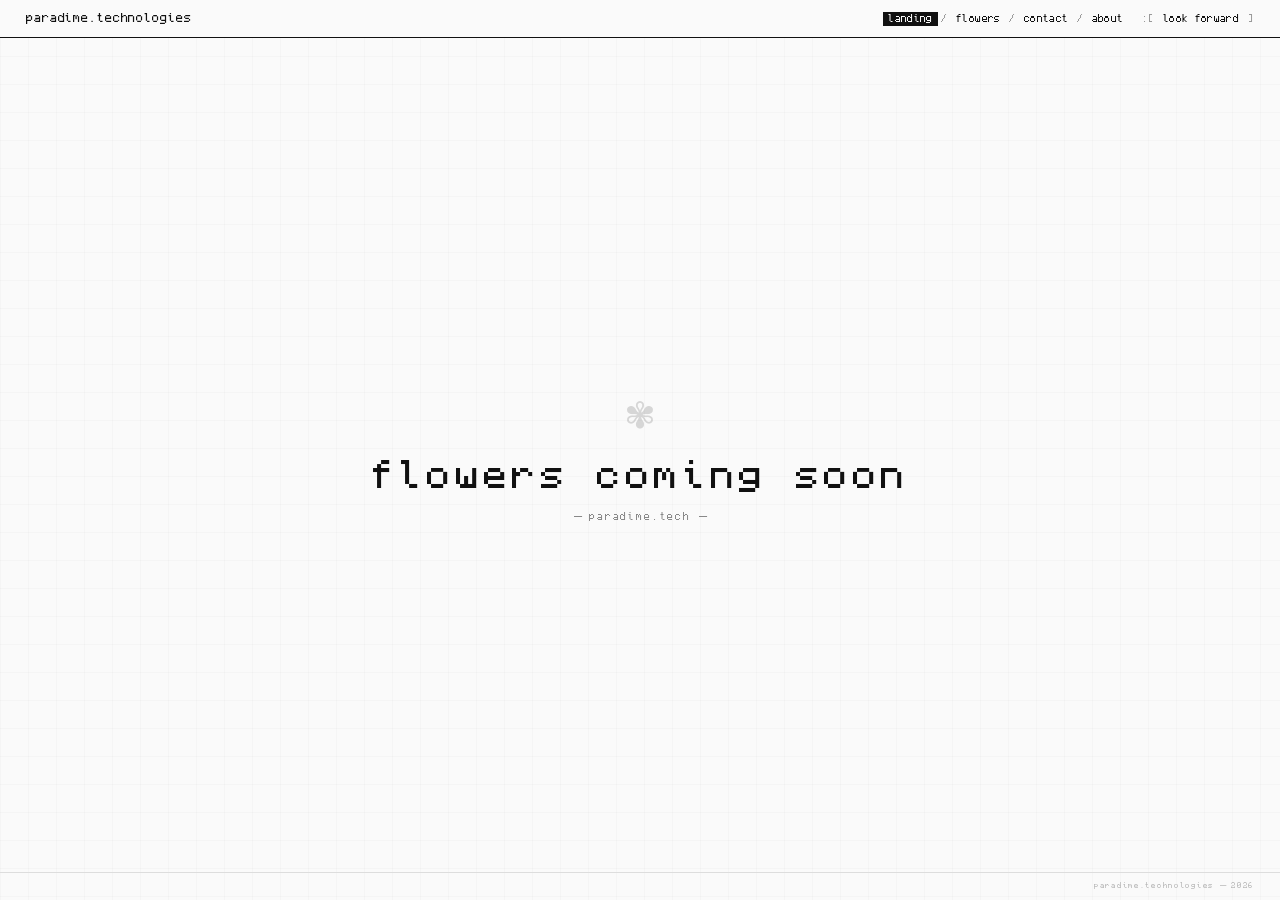
==== index.html @ 2495066c "Rebuild site as static HTML with minimalist brutalist design Replace SvelteKit app with pure HTML/CS" ====
<!DOCTYPE html>
<html lang="en">
<head>
  <meta charset="UTF-8">
  <meta name="viewport" content="width=device-width, initial-scale=1.0">
  <title>paradime.technologies</title>
  <link rel="preconnect" href="https://fonts.googleapis.com">
  <style>
    @font-face {
      font-family: 'Monocraft';
      src: url('fonts/Monocraft.otf') format('opentype');
      font-weight: normal;
      font-style: normal;
      font-display: swap;
    }

    * {
      margin: 0;
      padding: 0;
      box-sizing: border-box;
    }

    html {
      font-size: 13px;
    }

    body {
      font-family: 'Monocraft', 'Courier New', monospace;
      background: #fafafa;
      color: #111;
      min-height: 100vh;
      display: flex;
      flex-direction: column;
      overflow-x: hidden;
      -webkit-font-smoothing: none;
      -moz-osx-font-smoothing: unset;
    }

    /* ─── HEADER / NAV ─── */

    header {
      width: 100%;
      border-bottom: 1px solid #111;
      padding: 0.9rem 2rem;
      display: flex;
      align-items: baseline;
      justify-content: space-between;
      flex-wrap: wrap;
      gap: 1rem;
      position: sticky;
      top: 0;
      background: #fafafa;
      z-index: 100;
    }

    .brand {
      font-size: 0.85rem;
      letter-spacing: 0.08em;
      text-transform: lowercase;
      font-weight: normal;
      white-space: nowrap;
    }

    nav {
      display: flex;
      align-items: baseline;
      gap: 0.25rem;
      flex-wrap: wrap;
      font-size: 0.7rem;
      letter-spacing: 0.04em;
    }

    nav a {
      color: #111;
      text-decoration: none;
      padding: 0.15rem 0.4rem;
      transition: background 0.1s;
      white-space: nowrap;
    }

    nav a:hover {
      background: #111;
      color: #fafafa;
    }

    nav a.active {
      background: #111;
      color: #fafafa;
    }

    .nav-separator {
      color: #999;
      user-select: none;
    }

    .nav-bracket {
      color: #999;
      user-select: none;
      font-size: 0.7rem;
    }

    /* ─── MAIN ─── */

    main {
      flex: 1;
      display: flex;
      flex-direction: column;
      align-items: center;
      justify-content: center;
      padding: 4rem 2rem;
      position: relative;
    }

    .coming-soon {
      text-align: center;
    }

    .coming-soon h1 {
      font-size: clamp(1.4rem, 4vw, 2.8rem);
      font-weight: normal;
      letter-spacing: 0.12em;
      text-transform: lowercase;
      line-height: 1.2;
      margin-bottom: 1.2rem;
    }

    .coming-soon .sub {
      font-size: clamp(0.55rem, 1vw, 0.7rem);
      letter-spacing: 0.2em;
      color: #888;
      text-transform: lowercase;
    }

    /* ─── FLOWER ORNAMENT ─── */

    .flower-glyph {
      font-size: clamp(2rem, 5vw, 3.5rem);
      margin-bottom: 1.5rem;
      opacity: 0.15;
      line-height: 1;
      user-select: none;
    }

    /* ─── SUBTLE GRID (brutalist touch) ─── */

    .grid-bg {
      position: fixed;
      top: 0;
      left: 0;
      width: 100%;
      height: 100%;
      pointer-events: none;
      z-index: 0;
      background-image:
        linear-gradient(rgba(0,0,0,0.02) 1px, transparent 1px),
        linear-gradient(90deg, rgba(0,0,0,0.02) 1px, transparent 1px);
      background-size: 28px 28px;
    }

    main, header, footer {
      position: relative;
      z-index: 1;
    }

    /* ─── FOOTER ─── */

    footer {
      border-top: 1px solid #ddd;
      padding: 0.75rem 2rem;
      font-size: 0.55rem;
      color: #bbb;
      letter-spacing: 0.1em;
      text-align: right;
      text-transform: lowercase;
    }

    /* ─── RESPONSIVE ─── */

    @media (max-width: 640px) {
      header {
        flex-direction: column;
        align-items: flex-start;
        padding: 1rem 1.25rem;
      }

      nav {
        font-size: 0.75rem;
      }

      main {
        padding: 3rem 1.25rem;
      }
    }
  </style>
</head>
<body>

  <div class="grid-bg"></div>

  <header>
    <a href="/" class="brand" style="text-decoration:none;color:#111;">paradime.technologies</a>
    <nav>
      <a href="/index.html" class="active">landing</a>
      <span class="nav-separator">/</span>
      <a href="/flowers">flowers</a>
      <span class="nav-separator">/</span>
      <a href="/contact">contact</a>
      <span class="nav-separator">/</span>
      <a href="/about">about</a>
      <span class="nav-separator">&nbsp;</span>
      <span class="nav-bracket">:[</span>
      <a href="/forward"> look forward</a>
      <span class="nav-bracket">]</span>
    </nav>
  </header>

  <main>
    <div class="coming-soon">
      <div class="flower-glyph">✾</div>
      <h1>flowers coming soon</h1>
      <p class="sub">— paradime.tech —</p>
    </div>
  </main>

  <footer>
    paradime.technologies — 2026
  </footer>

</body>
</html>
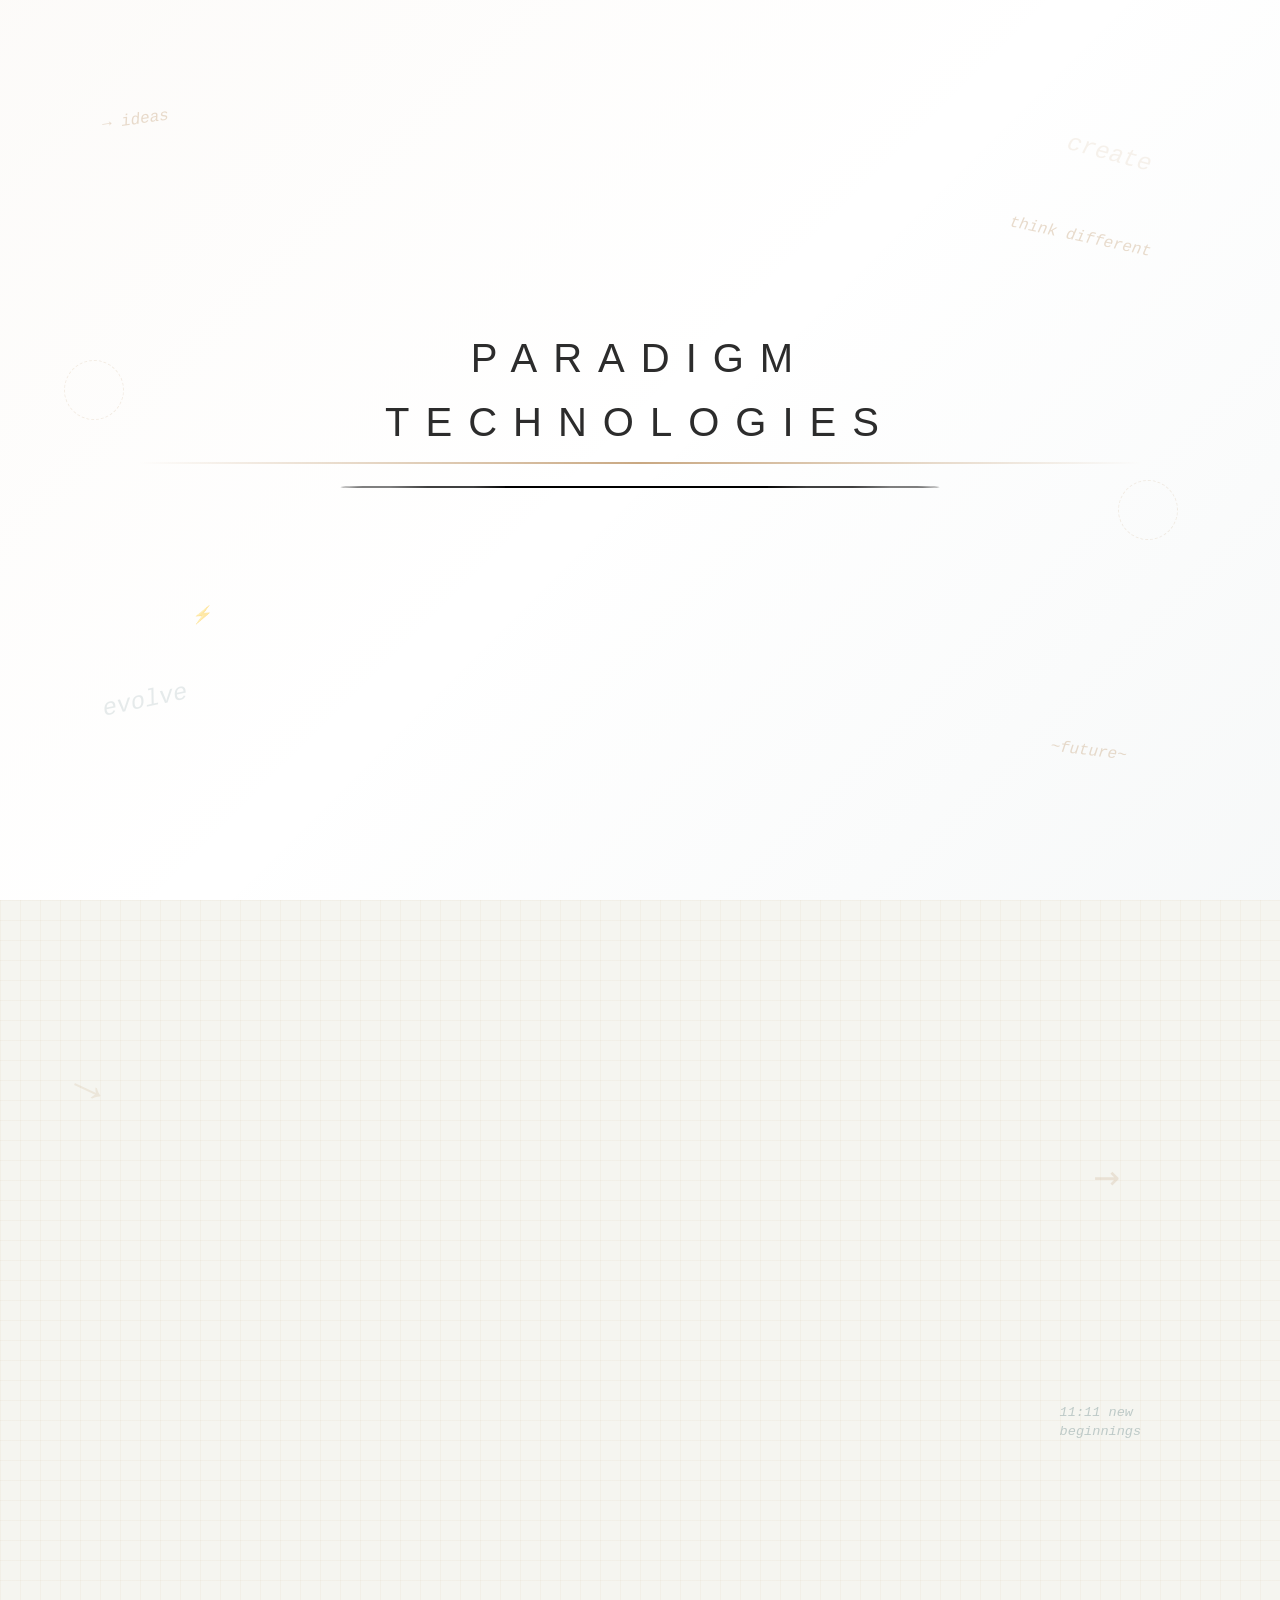
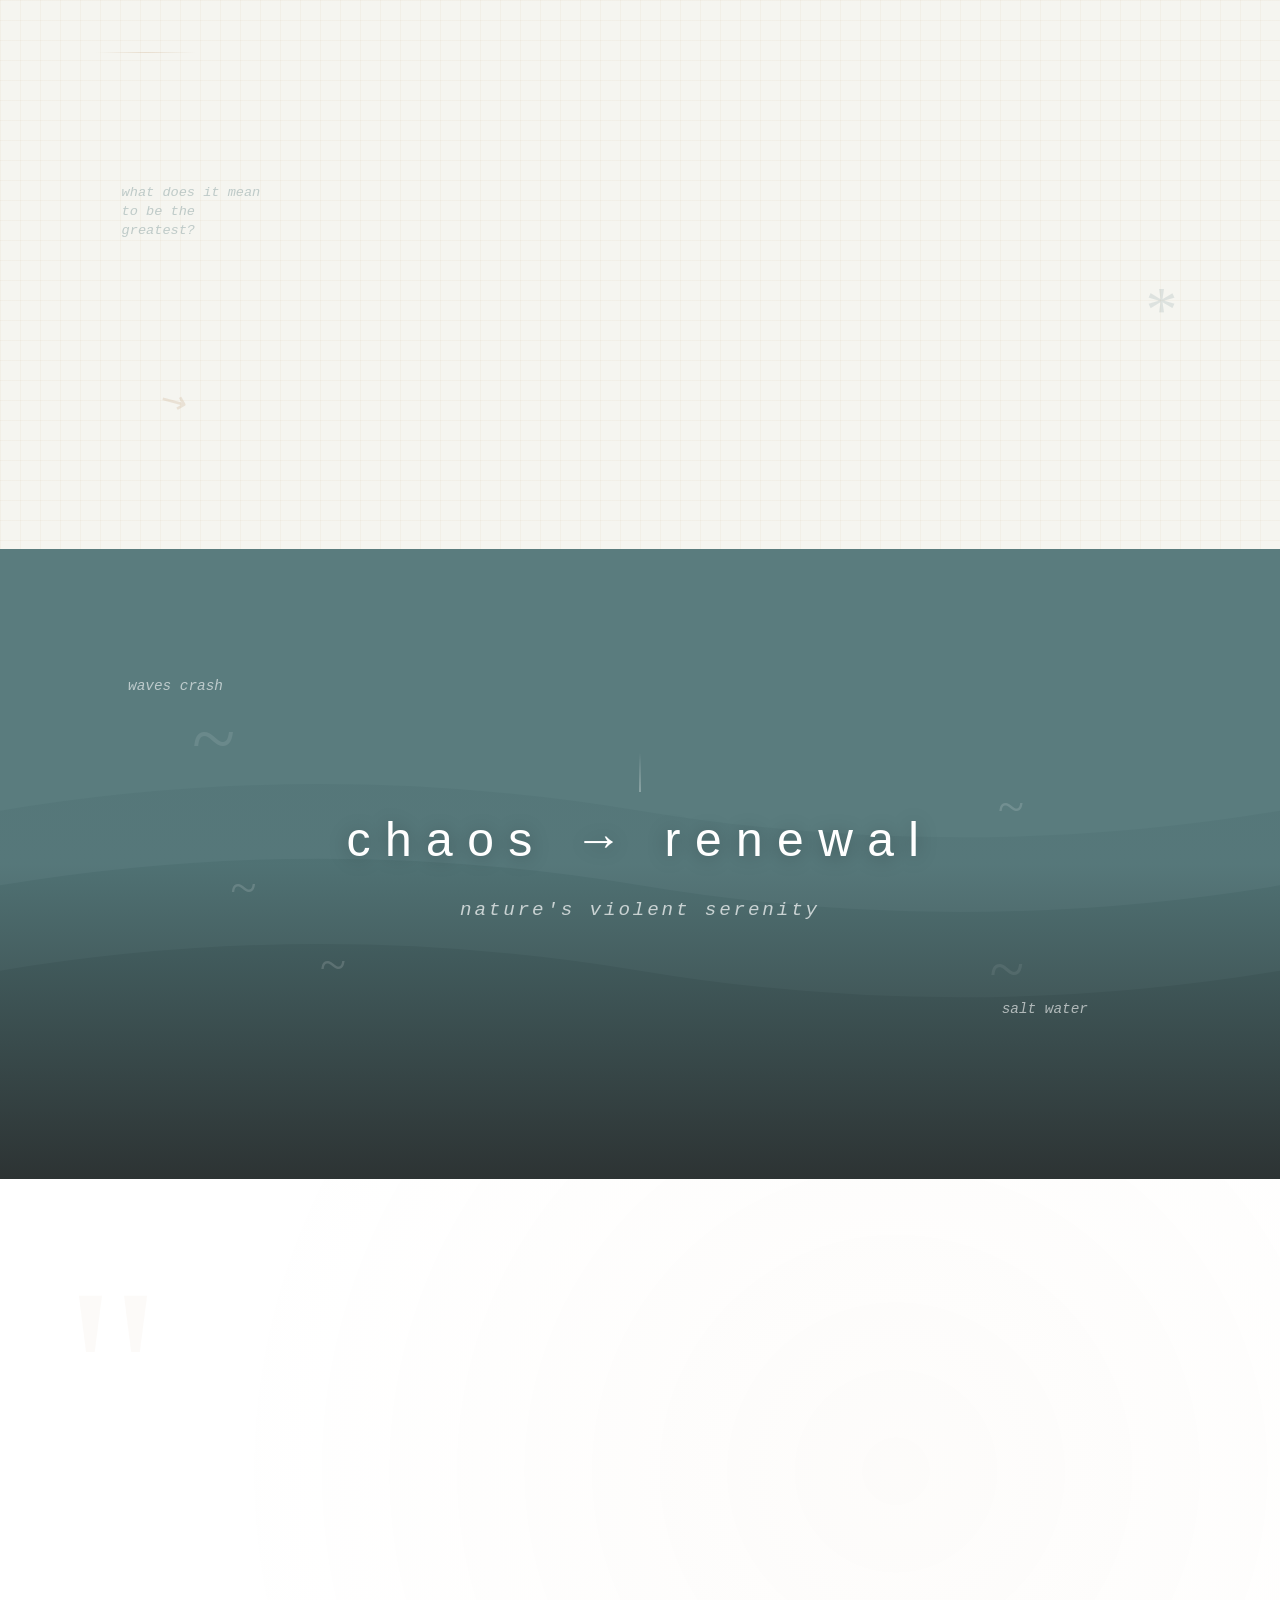
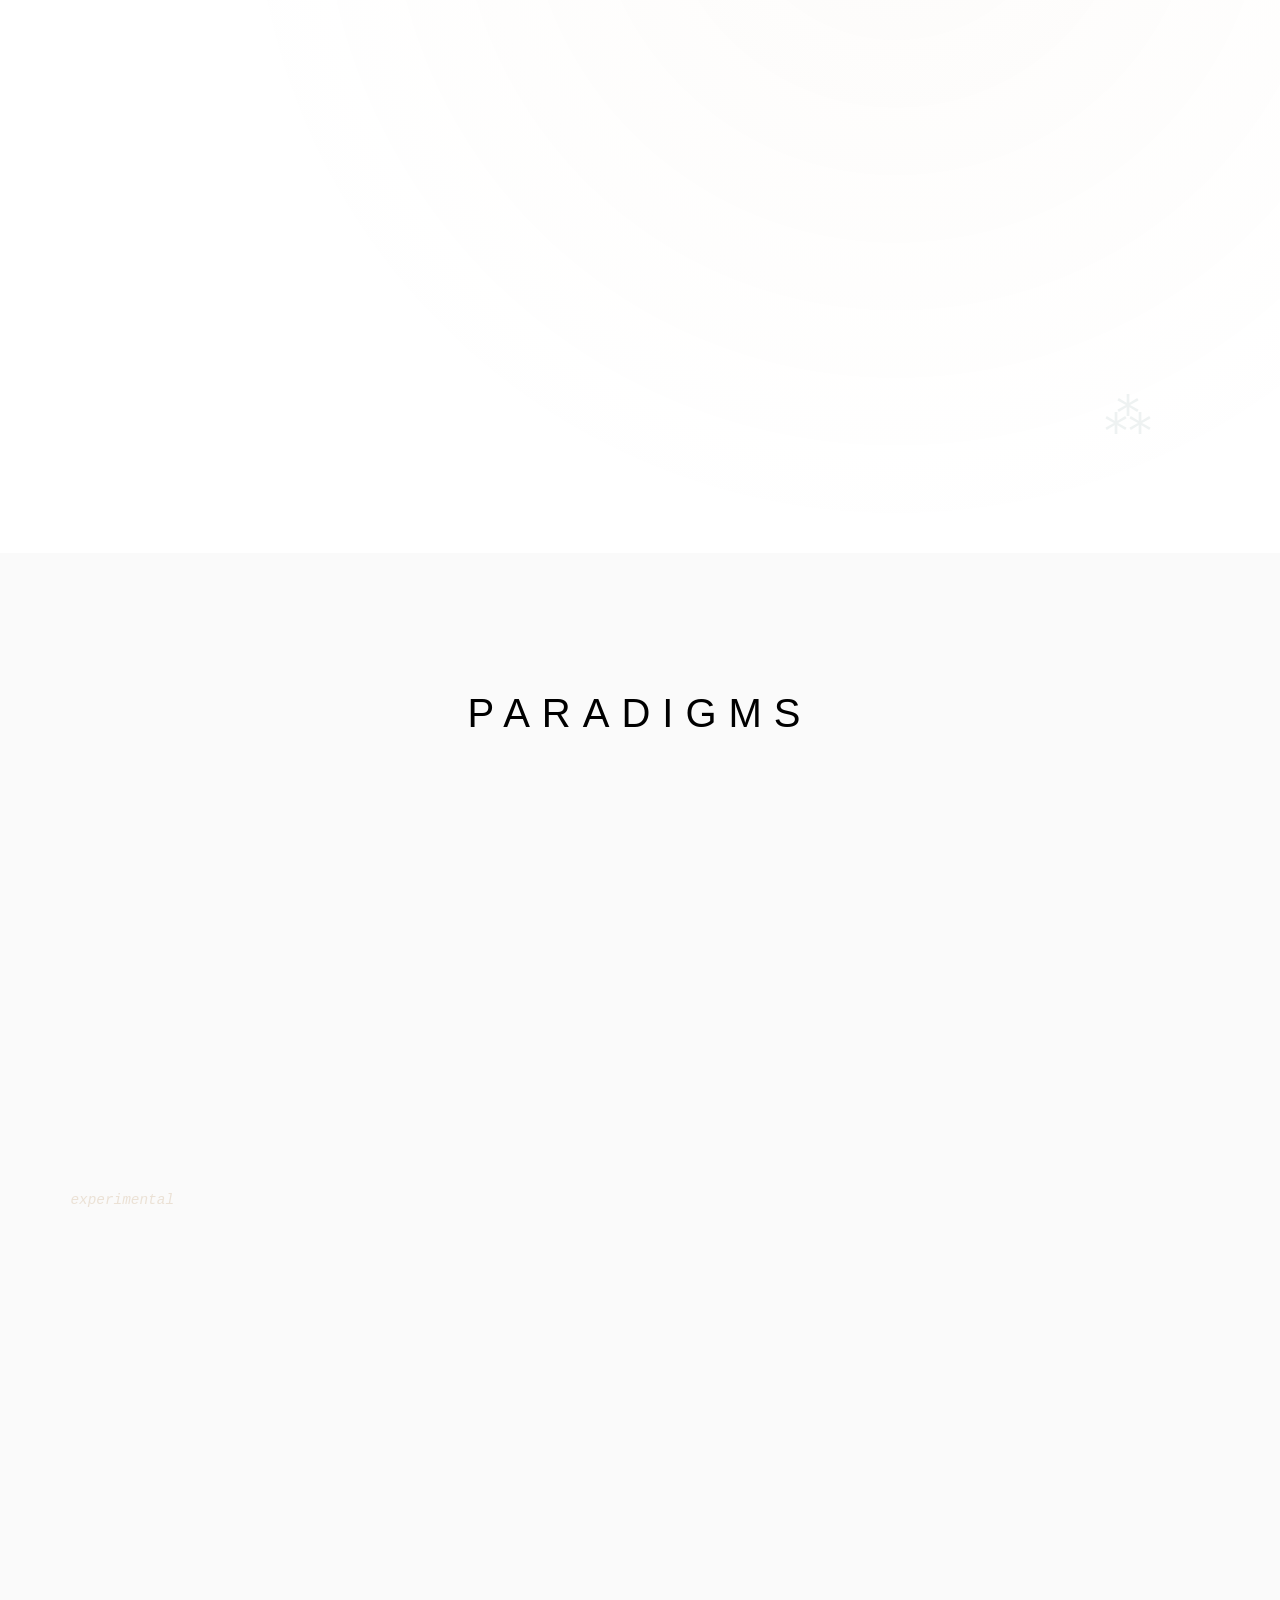
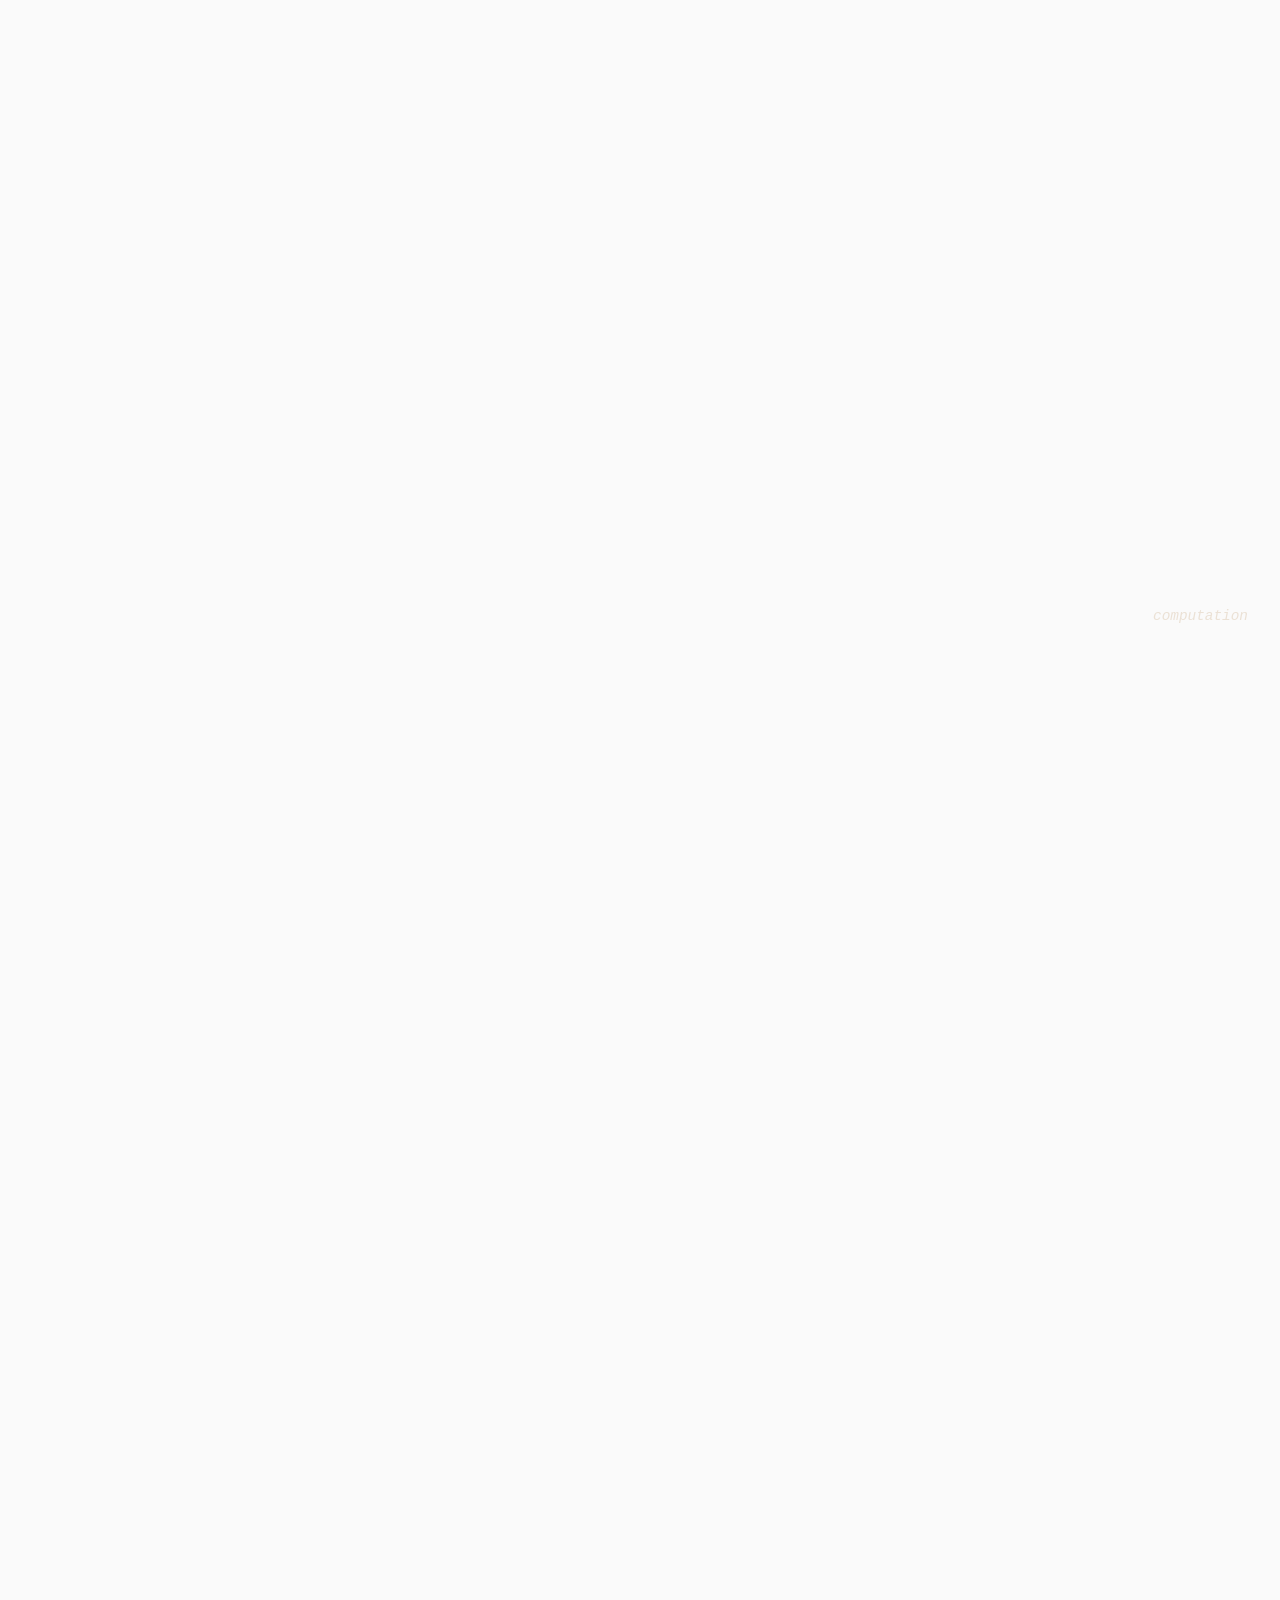
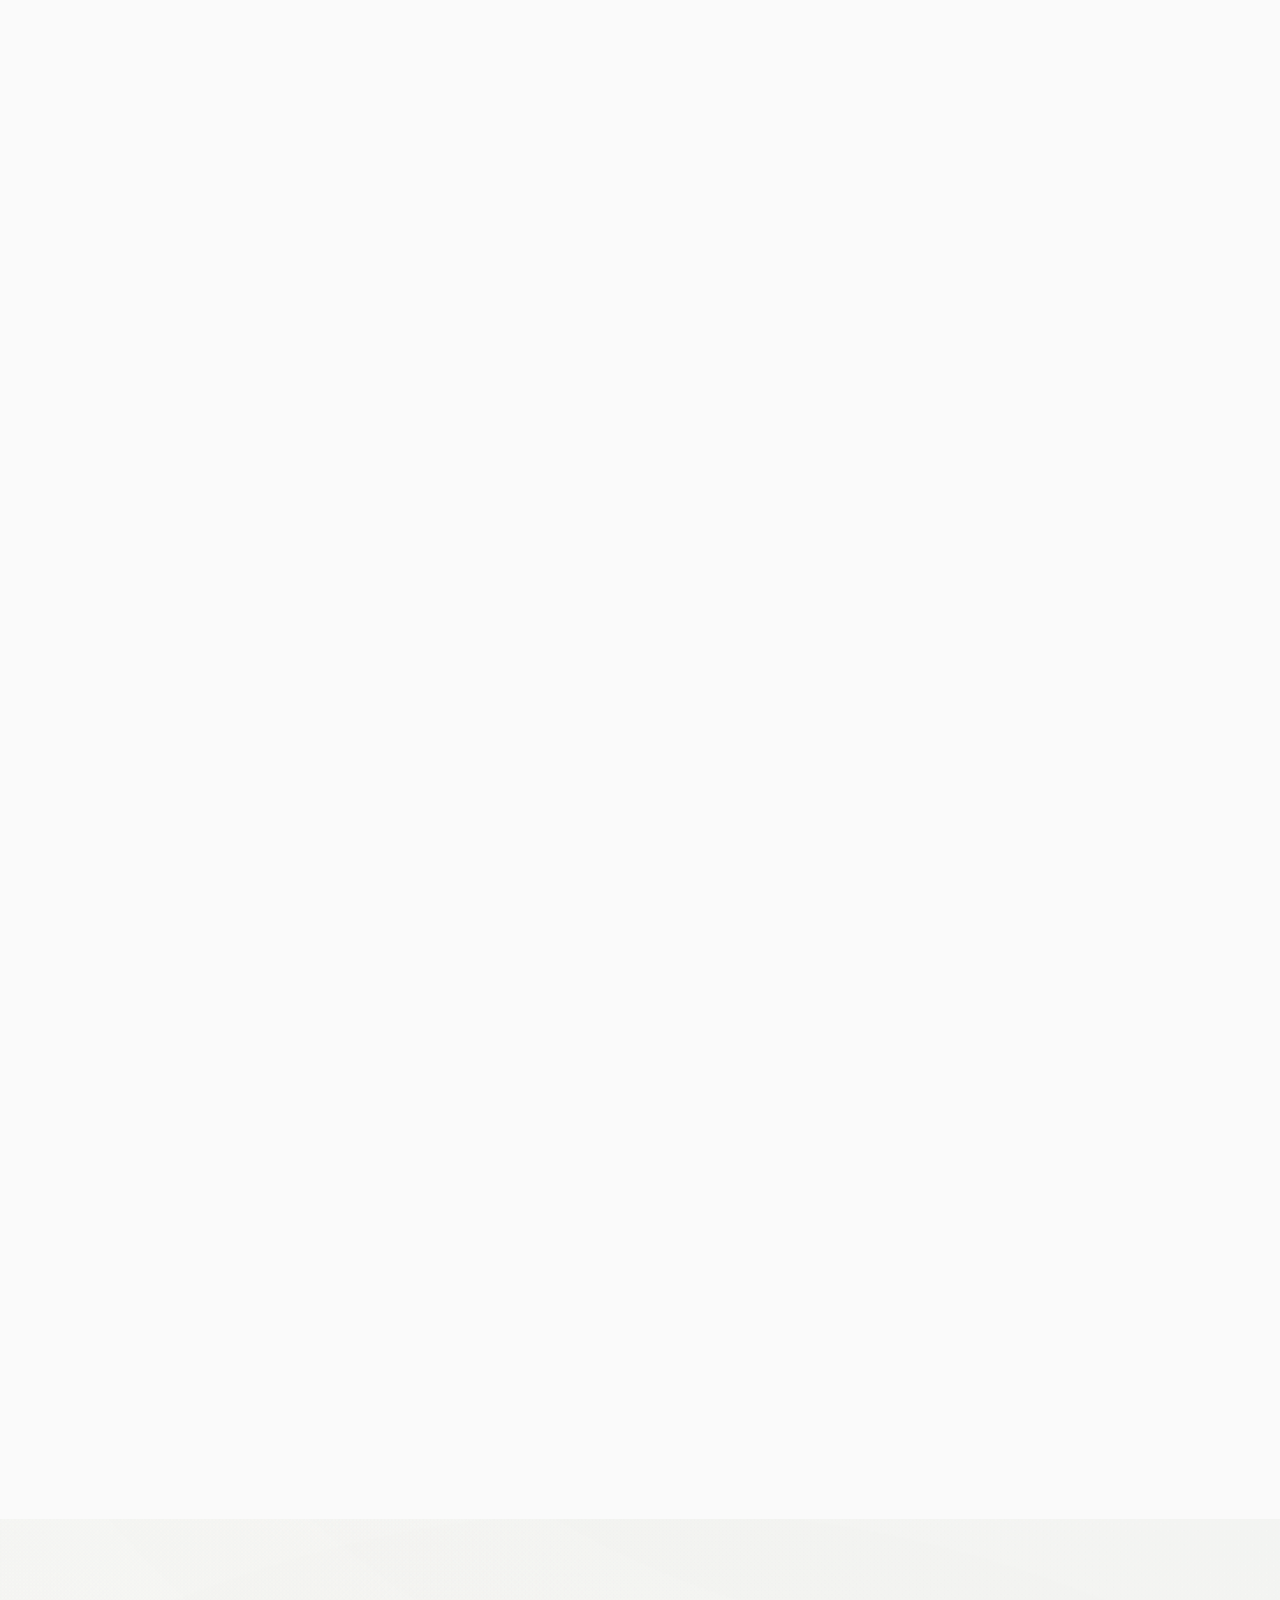
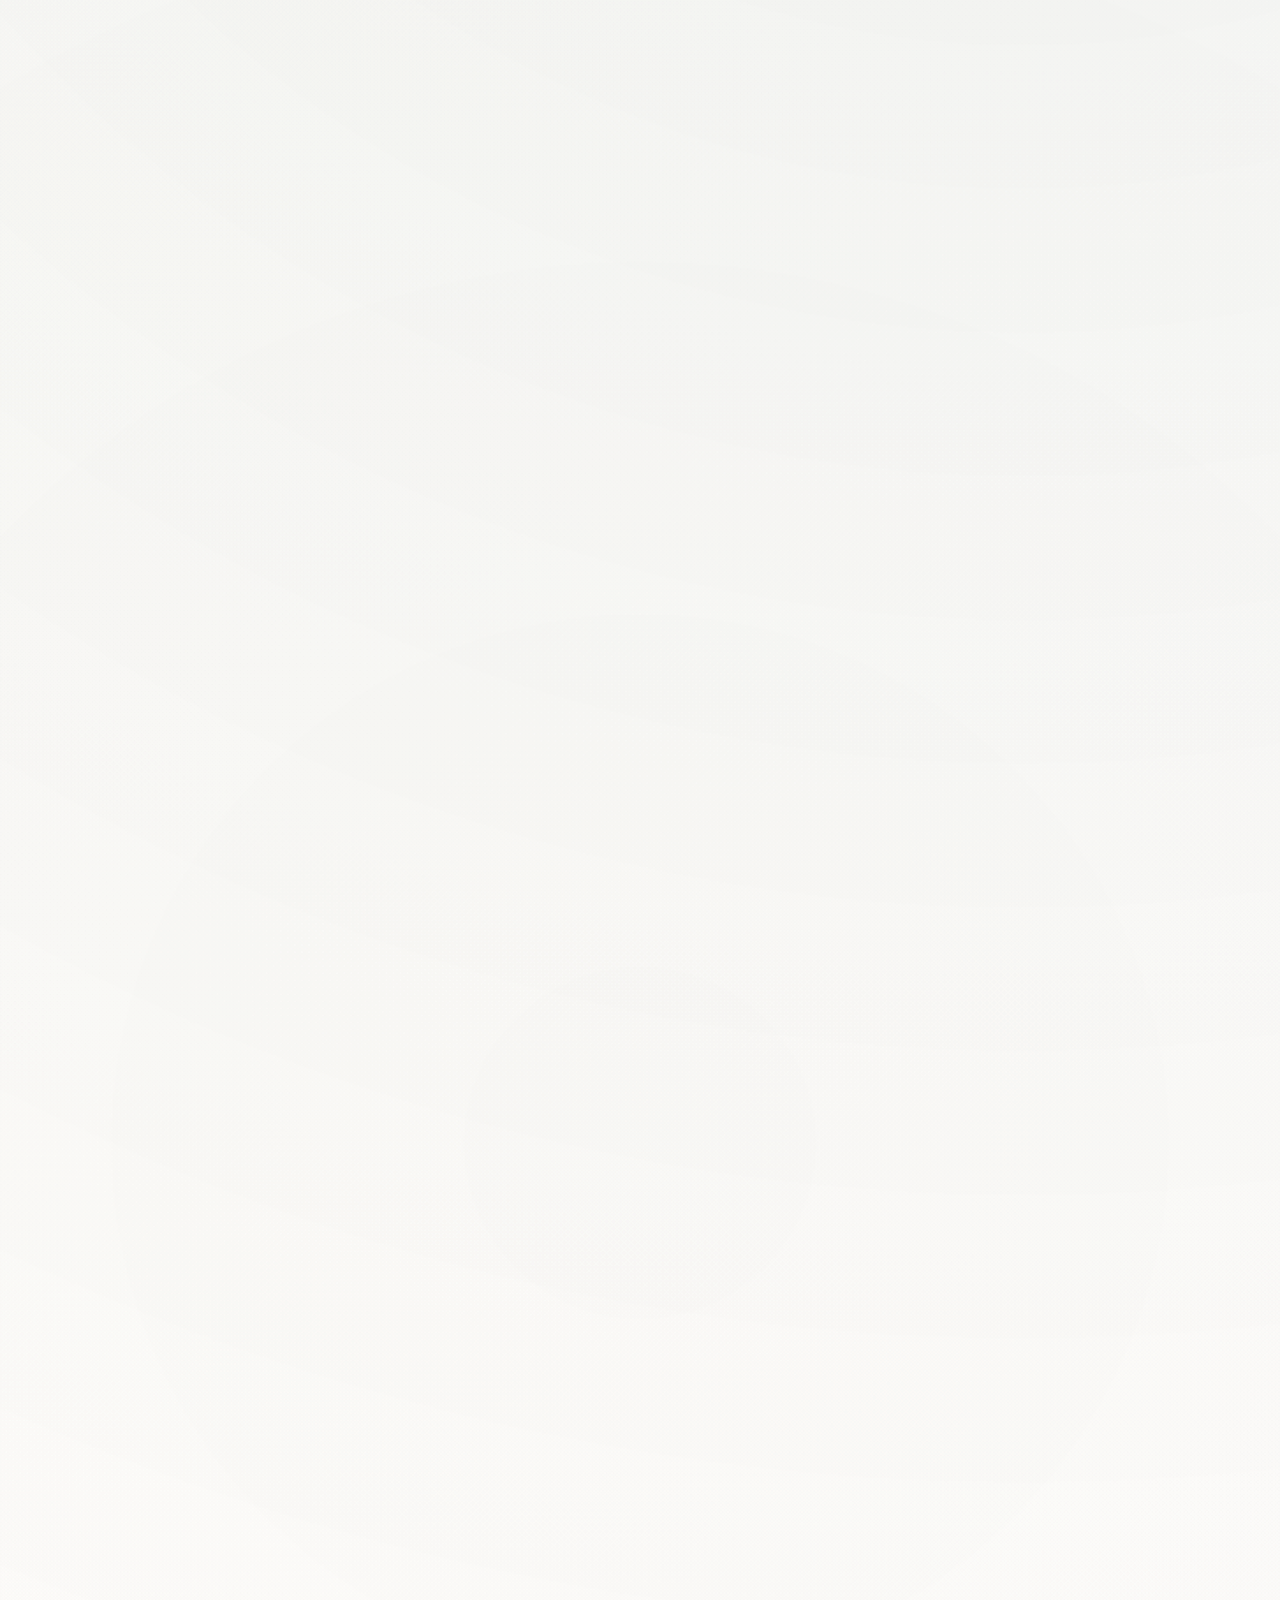
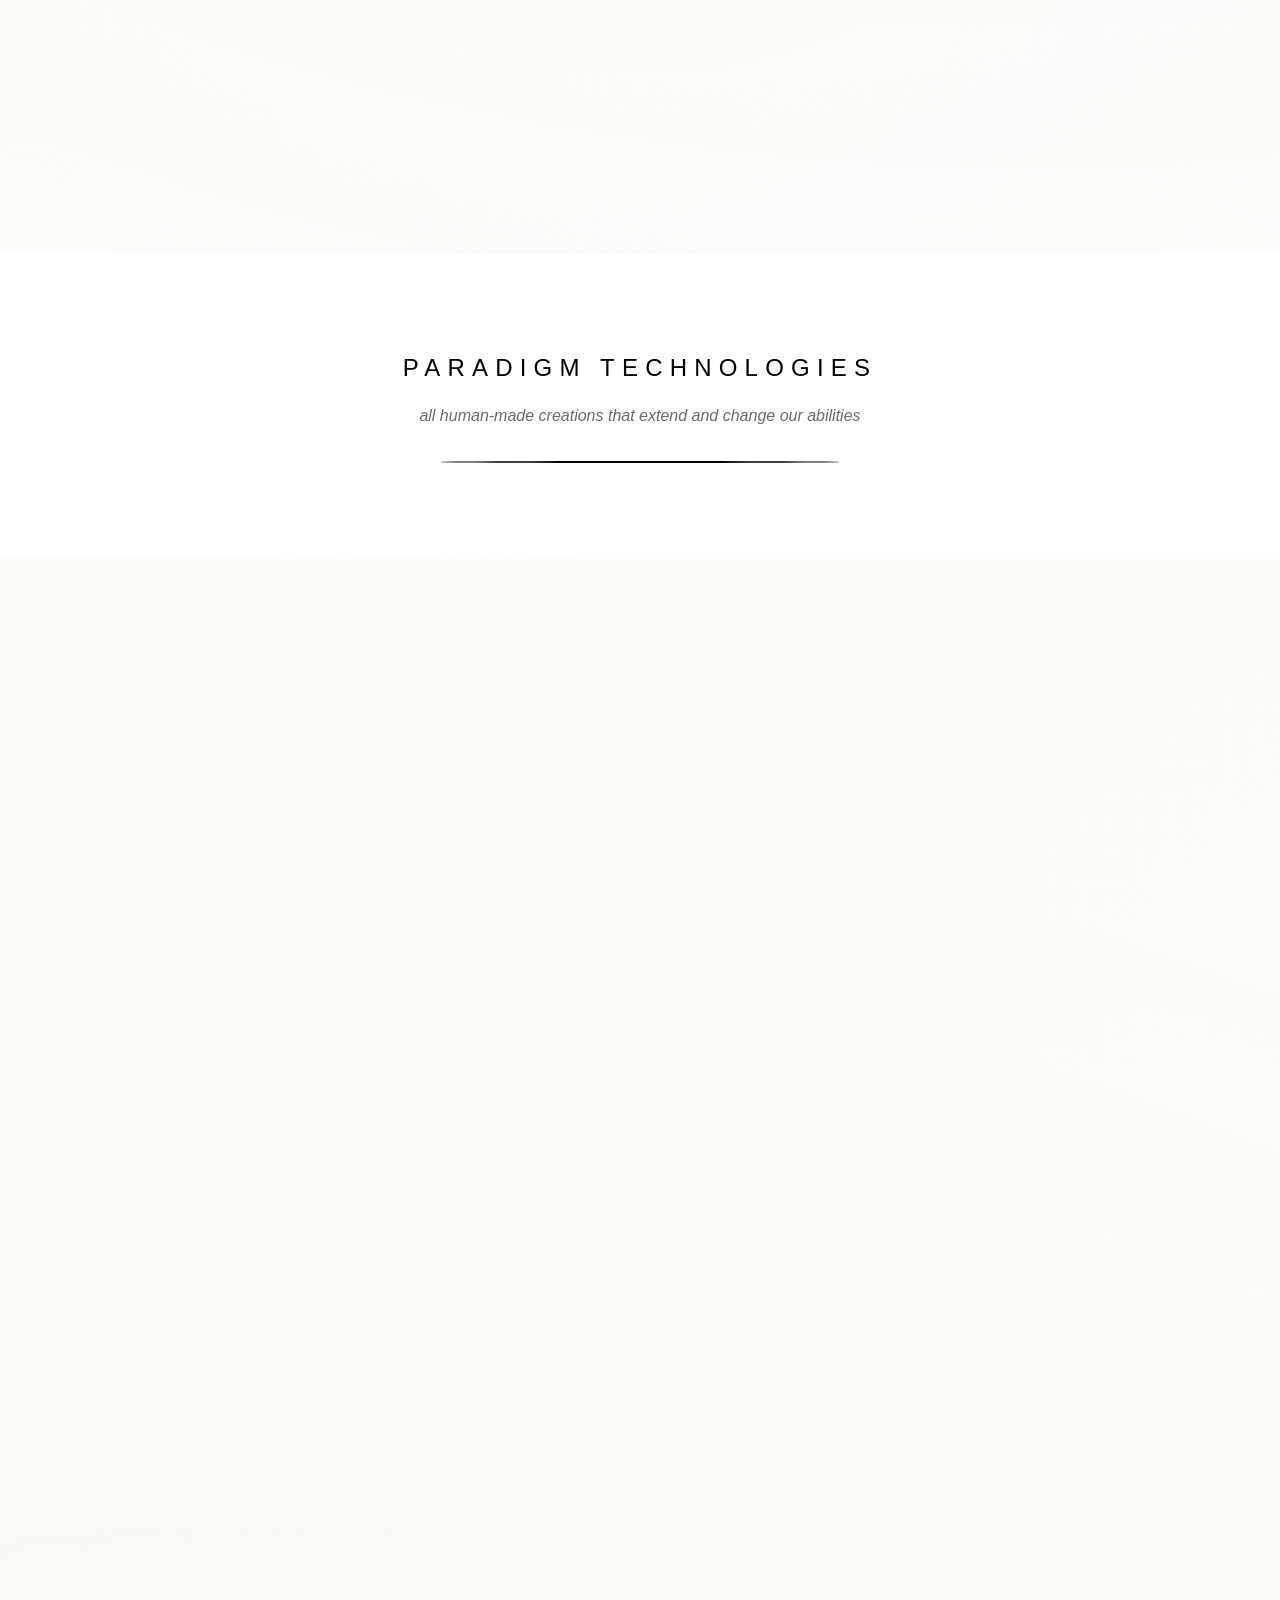
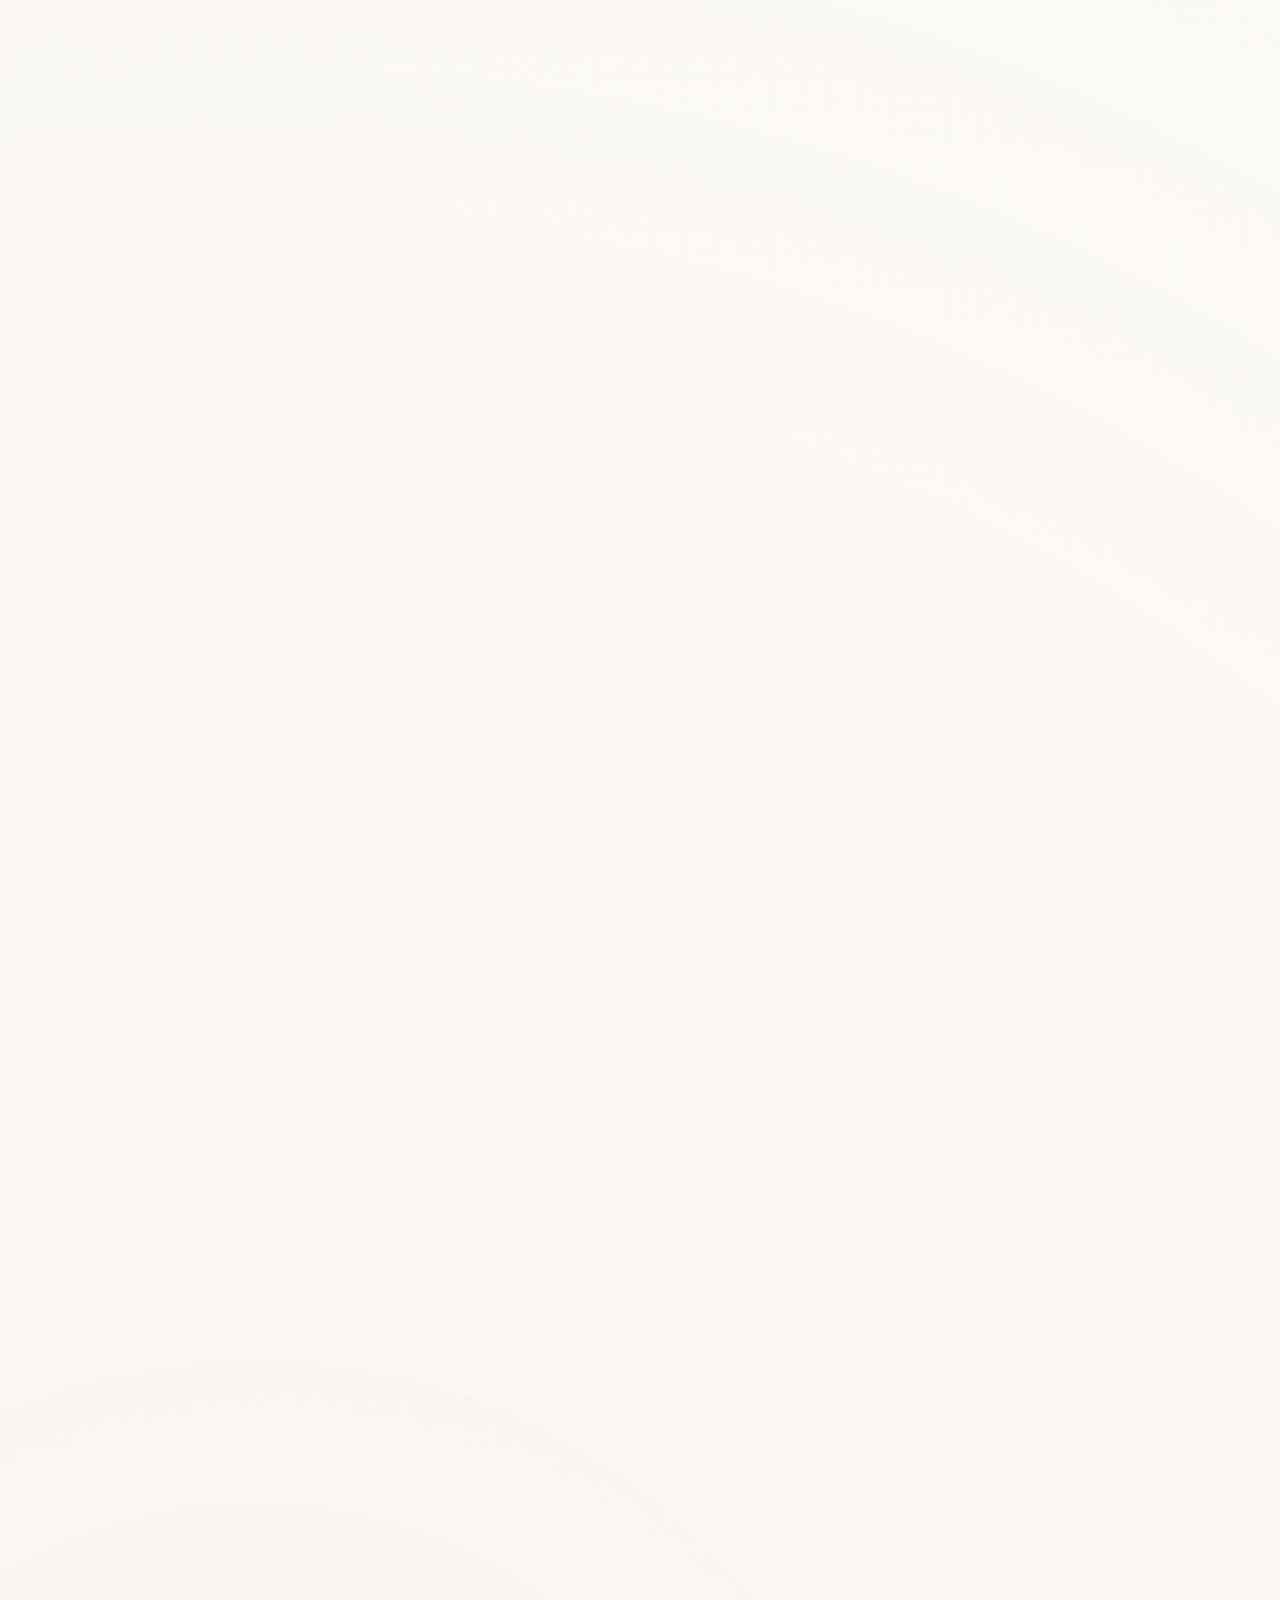
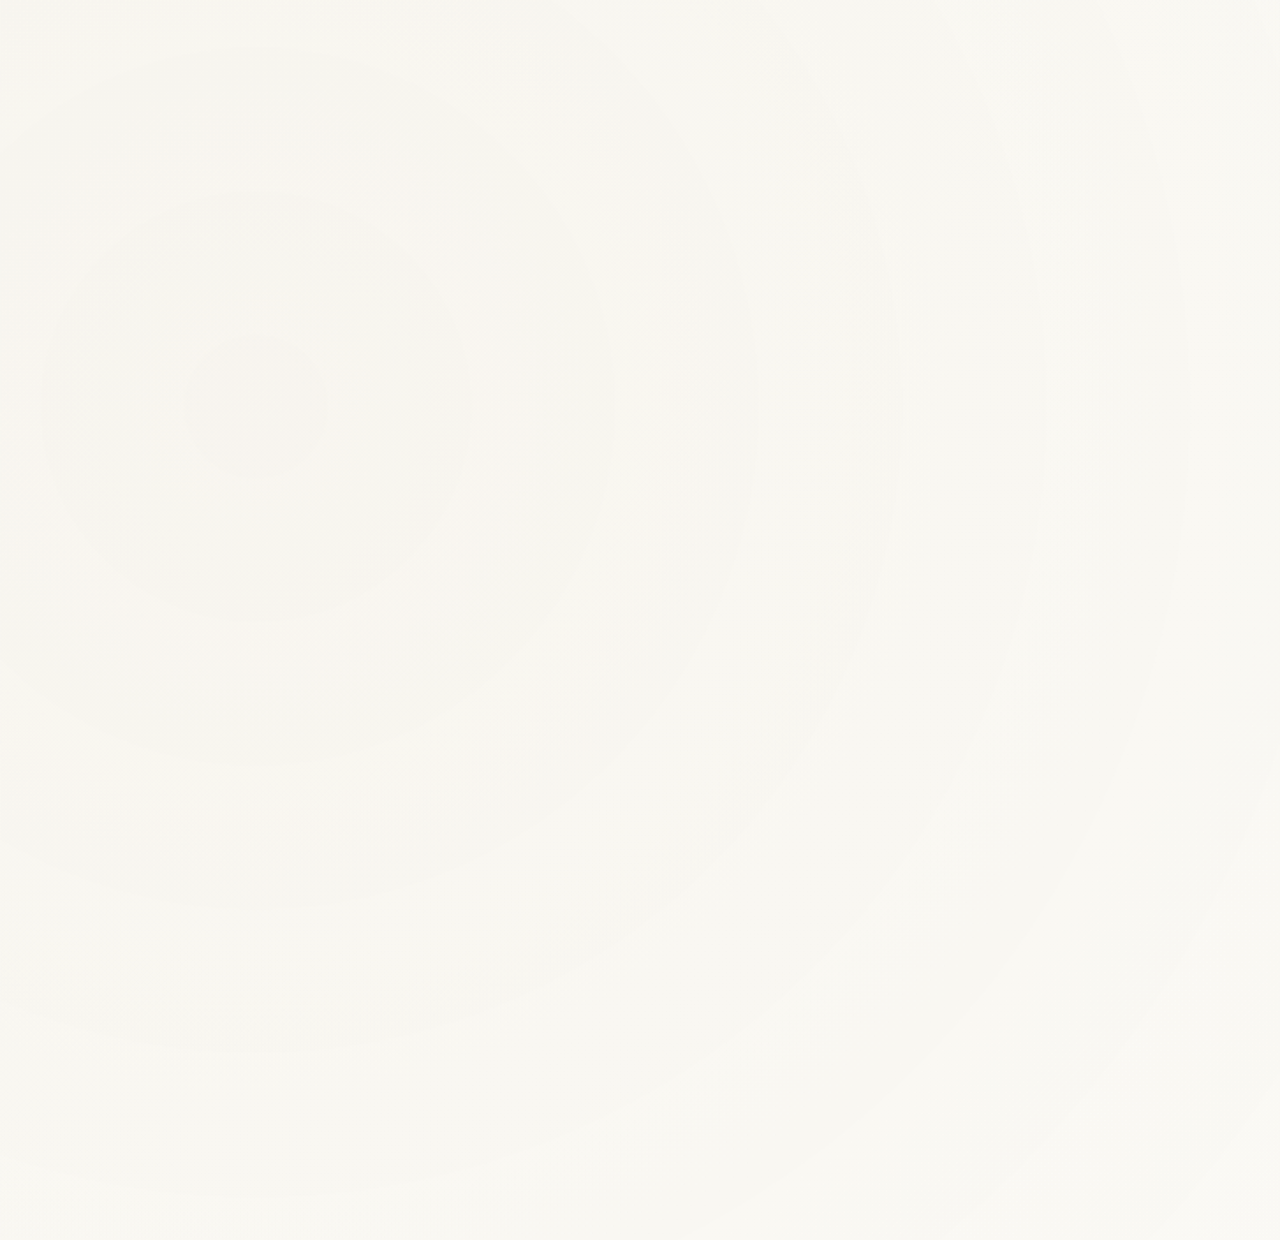
==== commit fa45b8a9: "Add Flowers section with Punch Tracker integration - Added new 'Flowers' section to showcase digital" ====
--- a/index.html
+++ b/index.html
@@ -1,230 +1,267 @@
 <!DOCTYPE html>
 <html lang="en">
 <head>
-  <meta charset="UTF-8">
-  <meta name="viewport" content="width=device-width, initial-scale=1.0">
-  <title>paradime.technologies</title>
-  <link rel="preconnect" href="https://fonts.googleapis.com">
-  <style>
-    @font-face {
-      font-family: 'Monocraft';
-      src: url('fonts/Monocraft.otf') format('opentype');
-      font-weight: normal;
-      font-style: normal;
-      font-display: swap;
-    }
-
-    * {
-      margin: 0;
-      padding: 0;
-      box-sizing: border-box;
-    }
-
-    html {
-      font-size: 13px;
-    }
-
-    body {
-      font-family: 'Monocraft', 'Courier New', monospace;
-      background: #fafafa;
-      color: #111;
-      min-height: 100vh;
-      display: flex;
-      flex-direction: column;
-      overflow-x: hidden;
-      -webkit-font-smoothing: none;
-      -moz-osx-font-smoothing: unset;
-    }
-
-    /* ─── HEADER / NAV ─── */
-
-    header {
-      width: 100%;
-      border-bottom: 1px solid #111;
-      padding: 0.9rem 2rem;
-      display: flex;
-      align-items: baseline;
-      justify-content: space-between;
-      flex-wrap: wrap;
-      gap: 1rem;
-      position: sticky;
-      top: 0;
-      background: #fafafa;
-      z-index: 100;
-    }
-
-    .brand {
-      font-size: 0.85rem;
-      letter-spacing: 0.08em;
-      text-transform: lowercase;
-      font-weight: normal;
-      white-space: nowrap;
-    }
-
-    nav {
-      display: flex;
-      align-items: baseline;
-      gap: 0.25rem;
-      flex-wrap: wrap;
-      font-size: 0.7rem;
-      letter-spacing: 0.04em;
-    }
-
-    nav a {
-      color: #111;
-      text-decoration: none;
-      padding: 0.15rem 0.4rem;
-      transition: background 0.1s;
-      white-space: nowrap;
-    }
-
-    nav a:hover {
-      background: #111;
-      color: #fafafa;
-    }
-
-    nav a.active {
-      background: #111;
-      color: #fafafa;
-    }
-
-    .nav-separator {
-      color: #999;
-      user-select: none;
-    }
-
-    .nav-bracket {
-      color: #999;
-      user-select: none;
-      font-size: 0.7rem;
-    }
-
-    /* ─── MAIN ─── */
-
-    main {
-      flex: 1;
-      display: flex;
-      flex-direction: column;
-      align-items: center;
-      justify-content: center;
-      padding: 4rem 2rem;
-      position: relative;
-    }
-
-    .coming-soon {
-      text-align: center;
-    }
-
-    .coming-soon h1 {
-      font-size: clamp(1.4rem, 4vw, 2.8rem);
-      font-weight: normal;
-      letter-spacing: 0.12em;
-      text-transform: lowercase;
-      line-height: 1.2;
-      margin-bottom: 1.2rem;
-    }
-
-    .coming-soon .sub {
-      font-size: clamp(0.55rem, 1vw, 0.7rem);
-      letter-spacing: 0.2em;
-      color: #888;
-      text-transform: lowercase;
-    }
-
-    /* ─── FLOWER ORNAMENT ─── */
-
-    .flower-glyph {
-      font-size: clamp(2rem, 5vw, 3.5rem);
-      margin-bottom: 1.5rem;
-      opacity: 0.15;
-      line-height: 1;
-      user-select: none;
-    }
-
-    /* ─── SUBTLE GRID (brutalist touch) ─── */
-
-    .grid-bg {
-      position: fixed;
-      top: 0;
-      left: 0;
-      width: 100%;
-      height: 100%;
-      pointer-events: none;
-      z-index: 0;
-      background-image:
-        linear-gradient(rgba(0,0,0,0.02) 1px, transparent 1px),
-        linear-gradient(90deg, rgba(0,0,0,0.02) 1px, transparent 1px);
-      background-size: 28px 28px;
-    }
-
-    main, header, footer {
-      position: relative;
-      z-index: 1;
-    }
-
-    /* ─── FOOTER ─── */
-
-    footer {
-      border-top: 1px solid #ddd;
-      padding: 0.75rem 2rem;
-      font-size: 0.55rem;
-      color: #bbb;
-      letter-spacing: 0.1em;
-      text-align: right;
-      text-transform: lowercase;
-    }
-
-    /* ─── RESPONSIVE ─── */
-
-    @media (max-width: 640px) {
-      header {
-        flex-direction: column;
-        align-items: flex-start;
-        padding: 1rem 1.25rem;
-      }
-
-      nav {
-        font-size: 0.75rem;
-      }
-
-      main {
-        padding: 3rem 1.25rem;
-      }
-    }
-  </style>
+    <meta charset="UTF-8">
+    <meta name="viewport" content="width=device-width, initial-scale=1.0">
+    <title>Paradigm Technologies</title>
+    <link rel="stylesheet" href="css/styles.css">
 </head>
 <body>
-
-  <div class="grid-bg"></div>
-
-  <header>
-    <a href="/" class="brand" style="text-decoration:none;color:#111;">paradime.technologies</a>
-    <nav>
-      <a href="/index.html" class="active">landing</a>
-      <span class="nav-separator">/</span>
-      <a href="/flowers">flowers</a>
-      <span class="nav-separator">/</span>
-      <a href="/contact">contact</a>
-      <span class="nav-separator">/</span>
-      <a href="/about">about</a>
-      <span class="nav-separator">&nbsp;</span>
-      <span class="nav-bracket">:[</span>
-      <a href="/forward"> look forward</a>
-      <span class="nav-bracket">]</span>
-    </nav>
-  </header>
-
-  <main>
-    <div class="coming-soon">
-      <div class="flower-glyph">✾</div>
-      <h1>flowers coming soon</h1>
-      <p class="sub">— paradime.tech —</p>
+    <!-- Ripple Effect Container -->
+    <div id="ripple-container"></div>
+
+    <!-- Hero Section -->
+    <section id="hero" class="hero">
+        <!-- Scattered sketch annotations -->
+        <div class="scattered-notes">
+            <span class="sketch-note" style="top: 12%; left: 8%; transform: rotate(-8deg);">→ ideas</span>
+            <span class="sketch-note" style="top: 25%; right: 10%; transform: rotate(12deg);">think different</span>
+            <span class="sketch-note" style="bottom: 30%; left: 15%; transform: rotate(-5deg);">⚡</span>
+            <span class="sketch-note" style="bottom: 15%; right: 12%; transform: rotate(7deg);">~future~</span>
+            <span class="sketch-circle" style="top: 40%; left: 5%;"></span>
+            <span class="sketch-circle" style="bottom: 40%; right: 8%;"></span>
+        </div>
+        <div class="hero-content">
+            <h1 class="logo">PARADIGM TECHNOLOGIES</h1>
+            <div class="oval-line"></div>
+            <p class="typewriter" id="definition"></p>
+        </div>
+    </section>
+
+    <!-- Handwritten Notes Section -->
+    <section id="notes" class="notes-section">
+        <!-- More scattered sketches -->
+        <div class="section-sketches">
+            <span class="sketch-arrow" style="top: 10%; right: 15%; transform: rotate(45deg);">↗</span>
+            <span class="sketch-arrow" style="bottom: 20%; left: 10%; transform: rotate(-30deg);">↘</span>
+            <span class="sketch-underline" style="top: 50%; left: 5%;"></span>
+            <span class="sketch-note-small" style="top: 30%; right: 8%;">11:11 new beginnings</span>
+            <span class="sketch-note-small" style="bottom: 35%; left: 7%;">what does it mean to be the greatest?</span>
+        </div>
+        <div class="grid-paper">
+            <div class="note note-1 reveal-on-scroll">
+                <span class="handwritten">passion waters the money tree</span>
+            </div>
+            <div class="note note-2 reveal-on-scroll">
+                <span class="handwritten">bravery over perfection<br>feeling over thought</span>
+            </div>
+            <div class="note note-3 reveal-on-scroll">
+                <span class="handwritten">trapped in my conscious</span>
+            </div>
+            <div class="note note-4 reveal-on-scroll">
+                <span class="handwritten">did I wait too long</span>
+            </div>
+            <div class="note note-5 reveal-on-scroll">
+                <span class="handwritten">the tools we build<br>become who we are</span>
+            </div>
+            <div class="note note-6 reveal-on-scroll">
+                <span class="handwritten">create with intention<br>iterate with humility</span>
+            </div>
+            <div class="note note-7 reveal-on-scroll">
+                <span class="handwritten">1:11 new beginnings<br>my passion is divine<br>my love is pure</span>
+            </div>
+            <div class="note note-8 reveal-on-scroll">
+                <span class="handwritten">steve jobs.<br>kanye.<br>lebron.<br>steph curry.<br>flow state.</span>
+            </div>
+        </div>
+    </section>
+
+    <!-- Ocean Divider -->
+    <section id="ocean-divider" class="ocean-section">
+        <!-- Water annotations -->
+        <div class="ocean-notes">
+            <span class="water-note" style="top: 20%; left: 10%;">waves crash</span>
+            <span class="water-note" style="bottom: 25%; right: 15%;">salt water</span>
+            <span class="water-symbol" style="top: 35%; right: 20%;">~</span>
+            <span class="water-symbol" style="bottom: 40%; left: 18%;">~</span>
+            <span class="water-symbol" style="top: 60%; left: 25%;">~</span>
+        </div>
+        <div class="ocean-overlay">
+            <p class="ocean-text">chaos → renewal</p>
+            <p class="ocean-subtext">nature's violent serenity</p>
+        </div>
+    </section>
+
+    <!-- Philosophy Section -->
+    <section id="philosophy" class="philosophy-section">
+        <div class="philosophy-content reveal-on-scroll">
+            <div class="manifesto">
+                <p class="handwritten-large">my passion is divine</p>
+                <p class="handwritten-large">my love is pure</p>
+                <p class="handwritten-large">my forgiveness is sincere</p>
+                <p class="handwritten-large">my curiosity is human</p>
+                <p class="handwritten-large">my being is real</p>
+                <p class="handwritten-large">my soul is unfinished</p>
+            </div>
+        </div>
+    </section>
+
+    <!-- Tech Concepts Section -->
+    <section id="concepts" class="concepts-section">
+        <!-- Section annotations -->
+        <div class="concepts-sketches">
+            <span class="tech-note" style="top: 5%; left: 3%;">experimental</span>
+            <span class="tech-note" style="top: 15%; right: 5%;">computation</span>
+        </div>
+        <h2 class="section-title">PARADIGMS</h2>
+
+        <!-- ACOSTA -->
+        <div class="concept-module acosta reveal-on-scroll">
+            <div class="module-sketches">
+                <span class="sketch-annotation" style="top: 10px; right: 15px;">da vinci</span>
+                <span class="sketch-line" style="bottom: 15px; left: 15px;"></span>
+            </div>
+            <div class="concept-header">
+                <h3>ACOSTA</h3>
+                <span class="concept-tagline">Blueprint Generator</span>
+            </div>
+            <div class="concept-visual blueprint-container">
+                <div class="blueprint-grid"></div>
+                <div class="blueprint-lines"></div>
+                <p class="concept-description">Da Vinci meets Adobe XD. Generative design thinking.</p>
+            </div>
+        </div>
+
+        <!-- TERM1 -->
+        <div class="concept-module term1 reveal-on-scroll">
+            <div class="concept-header">
+                <h3>TERM1</h3>
+                <span class="concept-tagline">Command Interface</span>
+            </div>
+            <div class="concept-visual terminal-container">
+                <div class="terminal">
+                    <div class="terminal-header">
+                        <span class="terminal-dot red"></span>
+                        <span class="terminal-dot yellow"></span>
+                        <span class="terminal-dot green"></span>
+                    </div>
+                    <div class="terminal-body">
+                        <p class="terminal-line"><span class="prompt">$</span> paradigm --init</p>
+                        <p class="terminal-line output">Initializing new paradigm...</p>
+                        <p class="terminal-line output">Reality matrix loaded.</p>
+                        <p class="terminal-line"><span class="prompt">$</span> <span class="cursor">_</span></p>
+                    </div>
+                </div>
+            </div>
+        </div>
+
+        <!-- FORM -->
+        <div class="concept-module form reveal-on-scroll">
+            <div class="concept-header">
+                <h3>FORM</h3>
+                <span class="concept-tagline">Moodboard Engine</span>
+            </div>
+            <div class="concept-visual moodboard-container">
+                <div class="moodboard-grid">
+                    <div class="mood-cell"></div>
+                    <div class="mood-cell"></div>
+                    <div class="mood-cell"></div>
+                    <div class="mood-cell"></div>
+                </div>
+                <p class="concept-description">Early-stage art. Models. Concepts. Form follows vision.</p>
+            </div>
+        </div>
+
+        <!-- MIRROR -->
+        <div class="concept-module mirror reveal-on-scroll">
+            <div class="concept-header">
+                <h3>MIRROR</h3>
+                <span class="concept-tagline">Reflective Interface</span>
+            </div>
+            <div class="concept-visual mirror-container">
+                <div class="mirror-glass">
+                    <p class="mirror-pulse">Who are you becoming?</p>
+                </div>
+            </div>
+        </div>
+
+        <!-- COOKIE MONSTER -->
+        <div class="concept-module cookie-monster reveal-on-scroll">
+            <div class="concept-header">
+                <h3>COOKIE MONSTER</h3>
+                <span class="concept-tagline">Digital Consumption</span>
+            </div>
+            <div class="concept-visual cookie-container">
+                <div class="cookie-silhouette"></div>
+                <p class="concept-description">Abstract. Playful. Eerie. The cookies we leave behind.</p>
+            </div>
+        </div>
+    </section>
+
+    <!-- Nostalgia Section -->
+    <section id="nostalgia" class="nostalgia-section reveal-on-scroll">
+        <div class="nostalgia-content">
+            <h2 class="nostalgic-title">Early Tech Roots</h2>
+            <div class="device-showcase">
+                <div class="device-frame iphone5s"></div>
+                <p class="device-caption">Where it started. iPhone 5s minimalism.</p>
+            </div>
+        </div>
+    </section>
+
+    <!-- Flowers Section - Punch Tracker -->
+    <section id="flowers" class="flowers-section reveal-on-scroll">
+        <div class="flowers-content">
+            <h2 class="flowers-title">FLOWERS</h2>
+            <p class="flowers-subtitle">Digital gardens and meaningful creations</p>
+            
+            <!-- Punch Tracker Module -->
+            <div class="flower-module punch-tracker reveal-on-scroll">
+                <div class="flower-header">
+                    <h3>PUNCH TRACKER</h3>
+                    <span class="flower-tagline">The World's Most Beloved Baby Macaque</span>
+                </div>
+                <div class="flower-visual">
+                    <div class="punch-preview">
+                        <div class="punch-image">
+                            <img src="punchtracker/index.html" alt="Punch the Monkey" style="display: none;">
+                            <div class="punch-placeholder">
+                                <span class="monkey-emoji">🐒</span>
+                                <span class="heart-emoji">❤️</span>
+                            </div>
+                        </div>
+                        <div class="punch-info">
+                            <p class="punch-description">
+                                Real-time tracking website for Punch, the baby Japanese macaque at Ichikawa City Zoo.
+                                Follow his journey from rejection to acceptance.
+                            </p>
+                            <div class="punch-stats">
+                                <span class="stat">Born: July 26, 2025</span>
+                                <span class="stat">Status: Social Integration</span>
+                                <span class="stat">Comfort: IKEA Orangutan Plushie</span>
+                            </div>
+                            <a href="/punchtracker" class="visit-button" target="_blank">
+                                Visit Punch Tracker →
+                            </a>
+                        </div>
+                    </div>
+                </div>
+            </div>
+            
+            <!-- More flowers can be added here -->
+            <div class="flowers-note">
+                <p class="handwritten-small">More digital flowers blooming soon...</p>
+            </div>
+        </div>
+    </section>
+
+    <!-- Hidden Easter Egg: Fear Drawing -->
+    <div id="fear-easter-egg" class="easter-egg hidden">
+        <div class="easter-egg-content">
+            <div class="fear-drawing">
+                <p class="fear-text">BUT YOU FINALLY FACED<br>YOUR GREATEST<br><span class="fear-red">FEAR</span></p>
+            </div>
+            <button class="close-easter-egg">×</button>
+        </div>
     </div>
-  </main>
-
-  <footer>
-    paradime.technologies — 2026
-  </footer>
-
+
+    <!-- Footer -->
+    <footer class="footer">
+        <p class="footer-text">PARADIGM TECHNOLOGIES</p>
+        <p class="footer-subtext">all human-made creations that extend and change our abilities</p>
+        <div class="footer-oval"></div>
+    </footer>
+
+    <script src="js/main.js"></script>
 </body>
 </html>
--- a/css/styles.css
+++ b/css/styles.css
@@ -0,0 +1,1317 @@
+/* ==========================================
+   PARADIGM TECHNOLOGIES - STYLESHEET
+   Raw Digital Humanism + Futuristic Minimalism
+   ========================================== */
+
+/* CSS Variables - Color Palette */
+:root {
+    /* Core Palette */
+    --white: #FFFFFF;
+    --museum-white: #FAFAFA;
+    --clay-brown: #C9A882;
+    --charcoal: #2C2C2C;
+    --graphite: #6B6B6B;
+    --ocean-teal: #5A7C7E;
+    --black-ink: #000000;
+    --fear-red: #D32F2F;
+
+    /* Typography */
+    --font-primary: 'Helvetica Neue', 'Arial', sans-serif;
+    --font-handwritten: 'Courier New', 'Courier', monospace;
+
+    /* Spacing */
+    --section-padding: 8rem 2rem;
+    --grid-size: 20px;
+}
+
+/* ==========================================
+   RESET & BASE STYLES
+   ========================================== */
+
+* {
+    margin: 0;
+    padding: 0;
+    box-sizing: border-box;
+}
+
+html {
+    scroll-behavior: smooth;
+    font-size: 16px;
+}
+
+body {
+    font-family: var(--font-primary);
+    background:
+        radial-gradient(circle at 20% 30%, rgba(201, 168, 130, 0.08) 0%, transparent 40%),
+        radial-gradient(circle at 80% 70%, rgba(90, 124, 126, 0.08) 0%, transparent 40%),
+        radial-gradient(circle at 50% 90%, rgba(201, 168, 130, 0.05) 0%, transparent 50%),
+        linear-gradient(135deg, rgba(250, 250, 245, 1) 0%, rgba(255, 255, 255, 1) 100%);
+    color: var(--black-ink);
+    line-height: 1.6;
+    overflow-x: hidden;
+    position: relative;
+}
+
+body::before {
+    content: '';
+    position: fixed;
+    top: 0;
+    left: 0;
+    width: 100%;
+    height: 100%;
+    background-image:
+        repeating-linear-gradient(
+            0deg,
+            transparent,
+            transparent 2px,
+            rgba(201, 168, 130, 0.025) 2px,
+            rgba(201, 168, 130, 0.025) 3px
+        ),
+        repeating-linear-gradient(
+            90deg,
+            transparent,
+            transparent 2px,
+            rgba(90, 124, 126, 0.015) 2px,
+            rgba(90, 124, 126, 0.015) 3px
+        );
+    pointer-events: none;
+    z-index: 0;
+}
+
+/* ==========================================
+   RIPPLE EFFECT CONTAINER
+   ========================================== */
+
+#ripple-container {
+    position: fixed;
+    top: 0;
+    left: 0;
+    width: 100%;
+    height: 100%;
+    pointer-events: none;
+    z-index: 9999;
+}
+
+.ripple {
+    position: absolute;
+    border-radius: 50%;
+    background: rgba(90, 124, 126, 0.3);
+    transform: scale(0);
+    animation: ripple-animation 0.8s ease-out;
+    pointer-events: none;
+}
+
+@keyframes ripple-animation {
+    to {
+        transform: scale(4);
+        opacity: 0;
+    }
+}
+
+/* ==========================================
+   HERO SECTION
+   ========================================== */
+
+.hero {
+    min-height: 100vh;
+    display: flex;
+    align-items: center;
+    justify-content: center;
+    background:
+        linear-gradient(135deg, rgba(201, 168, 130, 0.05) 0%, transparent 50%),
+        linear-gradient(-45deg, rgba(90, 124, 126, 0.05) 0%, transparent 50%),
+        var(--white);
+    position: relative;
+    overflow: hidden;
+}
+
+.hero::before {
+    content: 'create';
+    position: absolute;
+    top: 15%;
+    right: 10%;
+    font-family: var(--font-handwritten);
+    font-size: 1.5rem;
+    color: rgba(201, 168, 130, 0.15);
+    transform: rotate(15deg);
+    font-style: italic;
+}
+
+.hero::after {
+    content: 'evolve';
+    position: absolute;
+    bottom: 20%;
+    left: 8%;
+    font-family: var(--font-handwritten);
+    font-size: 1.5rem;
+    color: rgba(90, 124, 126, 0.15);
+    transform: rotate(-12deg);
+    font-style: italic;
+}
+
+.hero-content {
+    text-align: center;
+    max-width: 900px;
+    padding: 2rem;
+    position: relative;
+    z-index: 1;
+}
+
+.logo {
+    font-size: 2.5rem;
+    font-weight: 400;
+    letter-spacing: 0.4em;
+    color: var(--charcoal);
+    margin-bottom: 2rem;
+    text-transform: uppercase;
+    position: relative;
+}
+
+.logo::after {
+    content: '';
+    position: absolute;
+    bottom: -10px;
+    left: 50%;
+    transform: translateX(-50%);
+    width: 120%;
+    height: 2px;
+    background: linear-gradient(90deg, transparent, var(--clay-brown), transparent);
+}
+
+.oval-line {
+    width: 600px;
+    height: 2px;
+    border: 1px solid var(--black-ink);
+    border-radius: 50%;
+    margin: 0 auto 3rem;
+    max-width: 90%;
+}
+
+.typewriter {
+    font-size: 1.2rem;
+    font-weight: 300;
+    color: var(--graphite);
+    letter-spacing: 0.05em;
+    min-height: 2em;
+    font-style: italic;
+}
+
+/* ==========================================
+   NOTES SECTION - GRID PAPER
+   ========================================== */
+
+.notes-section {
+    padding: var(--section-padding);
+    background-color: #F5F5F0;
+    background-image:
+        linear-gradient(rgba(201, 168, 130, 0.08) 1px, transparent 1px),
+        linear-gradient(90deg, rgba(201, 168, 130, 0.08) 1px, transparent 1px);
+    background-size: var(--grid-size) var(--grid-size);
+    position: relative;
+    min-height: 80vh;
+    overflow: hidden;
+}
+
+.notes-section::before {
+    content: '→';
+    position: absolute;
+    top: 12%;
+    left: 5%;
+    font-size: 3rem;
+    color: rgba(201, 168, 130, 0.2);
+    transform: rotate(25deg);
+}
+
+.notes-section::after {
+    content: '*';
+    position: absolute;
+    bottom: 15%;
+    right: 8%;
+    font-size: 4rem;
+    color: rgba(90, 124, 126, 0.15);
+    font-family: serif;
+}
+
+.grid-paper {
+    max-width: 1200px;
+    margin: 0 auto;
+    display: grid;
+    grid-template-columns: repeat(auto-fit, minmax(250px, 1fr));
+    gap: 4rem;
+    padding: 4rem 2rem;
+}
+
+.note {
+    opacity: 0;
+    transform: translateY(30px);
+    transition: all 0.8s cubic-bezier(0.4, 0, 0.2, 1);
+}
+
+.note.visible {
+    opacity: 1;
+    transform: translateY(0);
+}
+
+.handwritten {
+    font-family: var(--font-handwritten);
+    font-size: 1.5rem;
+    color: var(--charcoal);
+    line-height: 1.9;
+    display: inline-block;
+    transform: rotate(-2deg);
+    position: relative;
+    padding: 1.5rem;
+    border-left: 3px solid rgba(201, 168, 130, 0.3);
+    padding-left: 2rem;
+}
+
+.handwritten::before {
+    content: '';
+    position: absolute;
+    width: 100%;
+    height: 100%;
+    background:
+        linear-gradient(135deg, rgba(201, 168, 130, 0.08) 0%, transparent 100%);
+    top: -5px;
+    left: -5px;
+    z-index: -1;
+    transform: rotate(1deg);
+    border-radius: 2px;
+}
+
+.handwritten::after {
+    content: '—';
+    position: absolute;
+    left: 0.5rem;
+    top: 50%;
+    transform: translateY(-50%);
+    color: var(--clay-brown);
+    opacity: 0.4;
+}
+
+/* ==========================================
+   OCEAN DIVIDER
+   ========================================== */
+
+.ocean-section {
+    width: 100%;
+    height: 70vh;
+    background:
+        linear-gradient(180deg, rgba(90, 124, 126, 0.4) 0%, rgba(90, 124, 126, 0.6) 50%, rgba(44, 44, 44, 0.8) 100%),
+        url('data:image/svg+xml,<svg xmlns="http://www.w3.org/2000/svg" viewBox="0 0 1200 600"><rect fill="%235A7C7E" width="1200" height="600"/><path fill="%234A6C6E" opacity="0.6" d="M0 250 Q300 200 600 250 T1200 250 V600 H0 Z"/><path fill="%233A5C5E" opacity="0.7" d="M0 320 Q300 270 600 320 T1200 320 V600 H0 Z"/><path fill="%232C4C4E" opacity="0.8" d="M0 400 Q300 350 600 400 T1200 400 V600 H0 Z"/></svg>');
+    background-size: cover;
+    background-position: center;
+    position: relative;
+    display: flex;
+    align-items: center;
+    justify-content: center;
+    overflow: hidden;
+}
+
+.ocean-section::before {
+    content: '~';
+    position: absolute;
+    top: 20%;
+    left: 15%;
+    font-size: 5rem;
+    color: rgba(255, 255, 255, 0.1);
+    font-family: serif;
+    animation: float 6s ease-in-out infinite;
+}
+
+.ocean-section::after {
+    content: '~';
+    position: absolute;
+    bottom: 25%;
+    right: 20%;
+    font-size: 4rem;
+    color: rgba(255, 255, 255, 0.08);
+    font-family: serif;
+    animation: float 8s ease-in-out infinite reverse;
+}
+
+@keyframes float {
+    0%, 100% { transform: translateY(0px); }
+    50% { transform: translateY(-20px); }
+}
+
+.ocean-overlay {
+    text-align: center;
+    position: relative;
+    z-index: 10;
+}
+
+.ocean-overlay::before {
+    content: '';
+    position: absolute;
+    top: -50px;
+    left: 50%;
+    transform: translateX(-50%);
+    width: 2px;
+    height: 40px;
+    background: linear-gradient(180deg, transparent, rgba(255, 255, 255, 0.3));
+}
+
+.ocean-text {
+    font-size: 3rem;
+    color: var(--white);
+    font-weight: 300;
+    letter-spacing: 0.3em;
+    text-transform: lowercase;
+    text-shadow: 0 2px 20px rgba(0, 0, 0, 0.3);
+    font-family: var(--font-primary);
+}
+
+/* ==========================================
+   PHILOSOPHY SECTION
+   ========================================== */
+
+.philosophy-section {
+    padding: var(--section-padding);
+    background:
+        radial-gradient(circle at 70% 30%, rgba(201, 168, 130, 0.04) 0%, transparent 60%),
+        var(--white);
+    position: relative;
+    overflow: hidden;
+}
+
+.philosophy-section::before {
+    content: '"';
+    position: absolute;
+    top: 10%;
+    left: 5%;
+    font-size: 15rem;
+    color: rgba(201, 168, 130, 0.06);
+    font-family: Georgia, serif;
+    line-height: 0.8;
+}
+
+.philosophy-section::after {
+    content: '⁂';
+    position: absolute;
+    bottom: 10%;
+    right: 10%;
+    font-size: 3rem;
+    color: rgba(90, 124, 126, 0.1);
+}
+
+.philosophy-content {
+    max-width: 800px;
+    margin: 0 auto;
+    text-align: center;
+    position: relative;
+    z-index: 1;
+}
+
+.manifesto {
+    display: flex;
+    flex-direction: column;
+    gap: 2.5rem;
+    padding: 3rem 2rem;
+}
+
+.handwritten-large {
+    font-family: var(--font-handwritten);
+    font-size: 2rem;
+    color: var(--charcoal);
+    line-height: 1.7;
+    transform: rotate(-1deg);
+    transition: all 0.4s cubic-bezier(0.4, 0, 0.2, 1);
+    position: relative;
+    padding: 0.5rem 0;
+}
+
+.handwritten-large::before {
+    content: '';
+    position: absolute;
+    bottom: 0;
+    left: 0;
+    width: 0;
+    height: 1px;
+    background: var(--clay-brown);
+    transition: width 0.4s ease;
+}
+
+.handwritten-large:hover {
+    transform: rotate(1deg) scale(1.02);
+    color: var(--black-ink);
+}
+
+.handwritten-large:hover::before {
+    width: 100%;
+}
+
+.handwritten-large:nth-child(even) {
+    transform: rotate(0.8deg);
+}
+
+.handwritten-large:nth-child(3n) {
+    transform: rotate(-0.6deg);
+}
+
+/* ==========================================
+   CONCEPTS SECTION
+   ========================================== */
+
+.concepts-section {
+    padding: var(--section-padding);
+    background-color: var(--museum-white);
+}
+
+.section-title {
+    text-align: center;
+    font-size: 2.5rem;
+    font-weight: 300;
+    letter-spacing: 0.3em;
+    margin-bottom: 6rem;
+    color: var(--black-ink);
+}
+
+.concept-module {
+    max-width: 1000px;
+    margin: 0 auto 8rem;
+    padding: 4rem 2rem;
+    background:
+        linear-gradient(135deg, rgba(255, 255, 255, 0.98) 0%, rgba(250, 250, 245, 1) 100%);
+    border: 1px solid rgba(201, 168, 130, 0.15);
+    border-left: 4px solid rgba(201, 168, 130, 0.3);
+    transition: all 0.5s cubic-bezier(0.4, 0, 0.2, 1);
+    position: relative;
+    box-shadow: 0 2px 15px rgba(0, 0, 0, 0.03);
+}
+
+.concept-module::before {
+    content: '';
+    position: absolute;
+    top: 20px;
+    right: 20px;
+    width: 40px;
+    height: 40px;
+    border: 2px solid rgba(201, 168, 130, 0.1);
+    border-radius: 50%;
+    pointer-events: none;
+}
+
+.concept-module:hover {
+    transform: translateY(-8px) rotate(0.5deg);
+    box-shadow: 0 15px 50px rgba(201, 168, 130, 0.15);
+    border-left-color: var(--ocean-teal);
+}
+
+.concept-header {
+    text-align: center;
+    margin-bottom: 3rem;
+}
+
+.concept-header h3 {
+    font-size: 2rem;
+    font-weight: 400;
+    letter-spacing: 0.2em;
+    margin-bottom: 0.5rem;
+}
+
+.concept-tagline {
+    font-size: 1rem;
+    color: var(--graphite);
+    letter-spacing: 0.1em;
+    text-transform: uppercase;
+}
+
+.concept-description {
+    text-align: center;
+    font-size: 1.1rem;
+    color: var(--graphite);
+    margin-top: 2rem;
+    font-style: italic;
+}
+
+/* ACOSTA - Blueprint */
+.blueprint-container {
+    height: 300px;
+    position: relative;
+    background: linear-gradient(to bottom, #f5f5f5, #ffffff);
+    border: 1px solid var(--graphite);
+}
+
+.blueprint-grid {
+    width: 100%;
+    height: 100%;
+    background-image:
+        linear-gradient(rgba(0, 0, 0, 0.05) 1px, transparent 1px),
+        linear-gradient(90deg, rgba(0, 0, 0, 0.05) 1px, transparent 1px);
+    background-size: 20px 20px;
+}
+
+.blueprint-lines {
+    position: absolute;
+    top: 50%;
+    left: 50%;
+    transform: translate(-50%, -50%);
+    width: 200px;
+    height: 200px;
+    border: 2px solid var(--ocean-teal);
+    border-radius: 50%;
+}
+
+.blueprint-lines::before,
+.blueprint-lines::after {
+    content: '';
+    position: absolute;
+    background: var(--ocean-teal);
+}
+
+.blueprint-lines::before {
+    width: 2px;
+    height: 100%;
+    left: 50%;
+    transform: translateX(-50%);
+}
+
+.blueprint-lines::after {
+    width: 100%;
+    height: 2px;
+    top: 50%;
+    transform: translateY(-50%);
+}
+
+/* TERM1 - Terminal */
+.terminal-container {
+    max-width: 800px;
+    margin: 0 auto;
+}
+
+.terminal {
+    background: var(--charcoal);
+    border-radius: 8px;
+    overflow: hidden;
+    font-family: 'Courier New', monospace;
+}
+
+.terminal-header {
+    background: #3C3C3C;
+    padding: 0.8rem;
+    display: flex;
+    gap: 0.5rem;
+}
+
+.terminal-dot {
+    width: 12px;
+    height: 12px;
+    border-radius: 50%;
+}
+
+.terminal-dot.red { background: #FF5F56; }
+.terminal-dot.yellow { background: #FFBD2E; }
+.terminal-dot.green { background: #27C93F; }
+
+.terminal-body {
+    padding: 2rem;
+    color: #0F0;
+    font-size: 1rem;
+}
+
+.terminal-line {
+    margin-bottom: 0.5rem;
+}
+
+.prompt {
+    color: var(--ocean-teal);
+    margin-right: 0.5rem;
+}
+
+.output {
+    color: #888;
+}
+
+.cursor {
+    animation: blink 1s infinite;
+}
+
+@keyframes blink {
+    0%, 49% { opacity: 1; }
+    50%, 100% { opacity: 0; }
+}
+
+/* FORM - Moodboard */
+.moodboard-grid {
+    display: grid;
+    grid-template-columns: repeat(2, 1fr);
+    gap: 1rem;
+    max-width: 600px;
+    margin: 0 auto;
+}
+
+.mood-cell {
+    aspect-ratio: 1;
+    background: linear-gradient(135deg, var(--clay-brown), var(--ocean-teal));
+    border: 1px solid rgba(0, 0, 0, 0.1);
+    transition: all 0.3s ease;
+}
+
+.mood-cell:hover {
+    transform: scale(1.05);
+    box-shadow: 0 5px 20px rgba(0, 0, 0, 0.1);
+}
+
+.mood-cell:nth-child(1) { background: linear-gradient(135deg, #C9A882, #F5F5F5); }
+.mood-cell:nth-child(2) { background: linear-gradient(135deg, #5A7C7E, #2C2C2C); }
+.mood-cell:nth-child(3) { background: linear-gradient(135deg, #6B6B6B, #FFFFFF); }
+.mood-cell:nth-child(4) { background: linear-gradient(135deg, #2C2C2C, #C9A882); }
+
+/* MIRROR - Reflective */
+.mirror-container {
+    height: 300px;
+    display: flex;
+    align-items: center;
+    justify-content: center;
+}
+
+.mirror-glass {
+    width: 80%;
+    max-width: 600px;
+    height: 200px;
+    background: linear-gradient(135deg, rgba(255,255,255,0.1), rgba(255,255,255,0.3));
+    backdrop-filter: blur(10px);
+    border: 1px solid rgba(0, 0, 0, 0.1);
+    display: flex;
+    align-items: center;
+    justify-content: center;
+    position: relative;
+}
+
+.mirror-pulse {
+    font-size: 1.5rem;
+    color: var(--charcoal);
+    font-weight: 300;
+    animation: pulse 3s infinite;
+}
+
+@keyframes pulse {
+    0%, 100% { opacity: 0.6; }
+    50% { opacity: 1; }
+}
+
+/* COOKIE MONSTER - Silhouette */
+.cookie-container {
+    height: 300px;
+    display: flex;
+    flex-direction: column;
+    align-items: center;
+    justify-content: center;
+}
+
+.cookie-silhouette {
+    width: 150px;
+    height: 150px;
+    background: radial-gradient(circle at 30% 30%, var(--charcoal), var(--black-ink));
+    border-radius: 50%;
+    position: relative;
+    margin-bottom: 2rem;
+}
+
+.cookie-silhouette::before,
+.cookie-silhouette::after {
+    content: '';
+    position: absolute;
+    width: 30px;
+    height: 30px;
+    background: var(--clay-brown);
+    border-radius: 50%;
+}
+
+.cookie-silhouette::before {
+    top: 20%;
+    left: 20%;
+}
+
+.cookie-silhouette::after {
+    bottom: 30%;
+    right: 25%;
+}
+
+/* ==========================================
+   NOSTALGIA SECTION
+   ========================================== */
+
+.nostalgia-section {
+    padding: var(--section-padding);
+    background-color: var(--white);
+    text-align: center;
+}
+
+.nostalgic-title {
+    font-size: 2rem;
+    font-weight: 300;
+    letter-spacing: 0.2em;
+    margin-bottom: 4rem;
+    color: var(--charcoal);
+}
+
+.device-showcase {
+    display: flex;
+    flex-direction: column;
+    align-items: center;
+    gap: 2rem;
+}
+
+.device-frame {
+    width: 200px;
+    height: 350px;
+    background: linear-gradient(135deg, #2C2C2C, #3C3C3C);
+    border-radius: 20px;
+    border: 3px solid var(--charcoal);
+    position: relative;
+    box-shadow: 0 10px 40px rgba(0, 0, 0, 0.2);
+}
+
+.device-frame::before {
+    content: '';
+    position: absolute;
+    top: 10px;
+    left: 50%;
+    transform: translateX(-50%);
+    width: 50px;
+    height: 5px;
+    background: #1C1C1C;
+    border-radius: 5px;
+}
+
+.device-caption {
+    font-size: 1rem;
+    color: var(--graphite);
+    font-style: italic;
+}
+
+/* ==========================================
+   EASTER EGG - FEAR
+   ========================================== */
+
+.easter-egg {
+    position: fixed;
+    top: 0;
+    left: 0;
+    width: 100%;
+    height: 100%;
+    background: rgba(0, 0, 0, 0.9);
+    display: flex;
+    align-items: center;
+    justify-content: center;
+    z-index: 10000;
+    transition: opacity 0.3s ease;
+}
+
+.easter-egg.hidden {
+    display: none;
+    opacity: 0;
+}
+
+.easter-egg-content {
+    position: relative;
+    background: var(--white);
+    padding: 4rem;
+    max-width: 600px;
+    text-align: center;
+}
+
+.fear-drawing {
+    font-family: var(--font-handwritten);
+}
+
+.fear-text {
+    font-size: 2rem;
+    line-height: 1.4;
+    color: var(--black-ink);
+    font-weight: bold;
+}
+
+.fear-red {
+    color: var(--fear-red);
+    font-size: 3rem;
+    display: block;
+    margin-top: 1rem;
+}
+
+.close-easter-egg {
+    position: absolute;
+    top: 1rem;
+    right: 1rem;
+    background: none;
+    border: none;
+    font-size: 2rem;
+    cursor: pointer;
+    color: var(--charcoal);
+    transition: color 0.3s ease;
+}
+
+.close-easter-egg:hover {
+    color: var(--fear-red);
+}
+
+/* ==========================================
+   FOOTER
+   ========================================== */
+
+.footer {
+    padding: 6rem 2rem;
+    background-color: var(--white);
+    text-align: center;
+}
+
+.footer-text {
+    font-size: 1.5rem;
+    font-weight: 300;
+    letter-spacing: 0.3em;
+    margin-bottom: 1rem;
+}
+
+.footer-subtext {
+    font-size: 1rem;
+    color: var(--graphite);
+    font-style: italic;
+    margin-bottom: 2rem;
+}
+
+.footer-oval {
+    width: 400px;
+    height: 2px;
+    border: 1px solid var(--black-ink);
+    border-radius: 50%;
+    margin: 0 auto;
+    max-width: 90%;
+}
+
+/* ==========================================
+   SCROLL REVEAL ANIMATION
+   ========================================== */
+
+.reveal-on-scroll {
+    opacity: 0;
+    transform: translateY(40px);
+    transition: all 0.8s cubic-bezier(0.4, 0, 0.2, 1);
+}
+
+.reveal-on-scroll.visible {
+    opacity: 1;
+    transform: translateY(0);
+}
+
+/* ==========================================
+   RESPONSIVE DESIGN
+   ========================================== */
+
+@media (max-width: 768px) {
+    :root {
+        --section-padding: 4rem 1.5rem;
+    }
+
+    .logo {
+        font-size: 1.5rem;
+        letter-spacing: 0.2em;
+    }
+
+    .oval-line {
+        width: 300px;
+    }
+
+    .ocean-text {
+        font-size: 1.5rem;
+    }
+
+    .section-title {
+        font-size: 1.8rem;
+    }
+
+    .handwritten-large {
+        font-size: 1.4rem;
+    }
+
+    .concept-module {
+        padding: 2rem 1rem;
+        margin-bottom: 4rem;
+    }
+
+    .grid-paper {
+        grid-template-columns: 1fr;
+        gap: 2rem;
+    }
+}
+
+/* ==========================================
+   SCATTERED SKETCH ELEMENTS
+   ========================================== */
+
+.scattered-notes,
+.section-sketches,
+.ocean-notes,
+.concepts-sketches,
+.module-sketches {
+    position: absolute;
+    width: 100%;
+    height: 100%;
+    pointer-events: none;
+    z-index: 1;
+}
+
+.sketch-note,
+.sketch-note-small,
+.water-note,
+.tech-note,
+.sketch-annotation {
+    position: absolute;
+    font-family: var(--font-handwritten);
+    color: rgba(201, 168, 130, 0.4);
+    font-size: 1rem;
+    font-style: italic;
+    pointer-events: none;
+}
+
+.sketch-note-small {
+    font-size: 0.85rem;
+    color: rgba(90, 124, 126, 0.35);
+    max-width: 150px;
+    line-height: 1.4;
+}
+
+.water-note {
+    color: rgba(255, 255, 255, 0.6);
+    font-size: 0.9rem;
+    text-transform: lowercase;
+}
+
+.water-symbol {
+    position: absolute;
+    font-size: 3rem;
+    color: rgba(255, 255, 255, 0.15);
+    font-family: serif;
+    animation: floatWave 4s ease-in-out infinite;
+}
+
+@keyframes floatWave {
+    0%, 100% { transform: translateY(0); }
+    50% { transform: translateY(-15px); }
+}
+
+.tech-note {
+    font-size: 0.9rem;
+    color: rgba(201, 168, 130, 0.3);
+    text-transform: lowercase;
+}
+
+.sketch-annotation {
+    font-size: 0.75rem;
+    color: rgba(201, 168, 130, 0.5);
+}
+
+.sketch-circle {
+    position: absolute;
+    width: 60px;
+    height: 60px;
+    border: 1px dashed rgba(201, 168, 130, 0.2);
+    border-radius: 50%;
+    pointer-events: none;
+}
+
+.sketch-arrow {
+    position: absolute;
+    font-size: 2rem;
+    color: rgba(201, 168, 130, 0.25);
+    pointer-events: none;
+}
+
+.sketch-underline {
+    position: absolute;
+    width: 100px;
+    height: 1px;
+    background: linear-gradient(90deg, transparent, rgba(201, 168, 130, 0.3), transparent);
+    pointer-events: none;
+}
+
+.sketch-line {
+    position: absolute;
+    width: 50px;
+    height: 1px;
+    background: rgba(201, 168, 130, 0.2);
+    pointer-events: none;
+}
+
+.ocean-subtext {
+    font-size: 1.2rem;
+    color: rgba(255, 255, 255, 0.7);
+    font-weight: 300;
+    letter-spacing: 0.15em;
+    margin-top: 1rem;
+    font-style: italic;
+    font-family: var(--font-handwritten);
+}
+
+/* ==========================================
+   FLOWERS SECTION
+   ========================================== */
+
+.flowers-section {
+    padding: var(--section-padding);
+    background: 
+        radial-gradient(circle at 10% 20%, rgba(201, 168, 130, 0.05) 0%, transparent 40%),
+        radial-gradient(circle at 90% 80%, rgba(90, 124, 126, 0.05) 0%, transparent 40%),
+        linear-gradient(180deg, rgba(250, 250, 245, 0.9) 0%, rgba(255, 255, 255, 1) 100%);
+    position: relative;
+    overflow: hidden;
+}
+
+.flowers-content {
+    max-width: 1200px;
+    margin: 0 auto;
+    position: relative;
+}
+
+.flowers-title {
+    font-size: 4rem;
+    font-weight: 300;
+    letter-spacing: 0.3em;
+    text-align: center;
+    margin-bottom: 1rem;
+    color: var(--charcoal);
+    text-transform: uppercase;
+    position: relative;
+}
+
+.flowers-title::after {
+    content: '';
+    position: absolute;
+    bottom: -10px;
+    left: 50%;
+    transform: translateX(-50%);
+    width: 100px;
+    height: 1px;
+    background: linear-gradient(90deg, transparent, var(--clay-brown), transparent);
+}
+
+.flowers-subtitle {
+    text-align: center;
+    font-size: 1.2rem;
+    color: var(--graphite);
+    margin-bottom: 4rem;
+    font-style: italic;
+    font-family: var(--font-handwritten);
+}
+
+.flower-module {
+    background: rgba(255, 255, 255, 0.9);
+    border: 1px solid rgba(201, 168, 130, 0.15);
+    border-radius: 12px;
+    padding: 2.5rem;
+    margin-bottom: 3rem;
+    box-shadow: 
+        0 4px 20px rgba(0, 0, 0, 0.03),
+        0 1px 3px rgba(0, 0, 0, 0.05);
+    transition: all 0.3s ease;
+    position: relative;
+    overflow: hidden;
+}
+
+.flower-module:hover {
+    transform: translateY(-2px);
+    box-shadow: 
+        0 8px 30px rgba(0, 0, 0, 0.06),
+        0 2px 6px rgba(0, 0, 0, 0.08);
+    border-color: rgba(201, 168, 130, 0.3);
+}
+
+.flower-module::before {
+    content: '';
+    position: absolute;
+    top: 0;
+    left: 0;
+    width: 4px;
+    height: 100%;
+    background: linear-gradient(180deg, var(--clay-brown), var(--ocean-teal));
+    border-radius: 4px 0 0 4px;
+}
+
+.flower-header {
+    margin-bottom: 2rem;
+    position: relative;
+}
+
+.flower-header h3 {
+    font-size: 2.2rem;
+    font-weight: 300;
+    color: var(--charcoal);
+    margin-bottom: 0.5rem;
+    letter-spacing: 0.1em;
+}
+
+.flower-tagline {
+    font-size: 1rem;
+    color: var(--graphite);
+    font-style: italic;
+    font-family: var(--font-handwritten);
+    display: block;
+}
+
+.punch-preview {
+    display: flex;
+    gap: 3rem;
+    align-items: center;
+}
+
+.punch-image {
+    flex: 0 0 300px;
+    height: 300px;
+    background: linear-gradient(135deg, rgba(201, 168, 130, 0.1), rgba(90, 124, 126, 0.1));
+    border-radius: 16px;
+    display: flex;
+    align-items: center;
+    justify-content: center;
+    position: relative;
+    overflow: hidden;
+    border: 1px solid rgba(201, 168, 130, 0.2);
+}
+
+.punch-placeholder {
+    text-align: center;
+}
+
+.monkey-emoji {
+    font-size: 6rem;
+    display: block;
+    animation: float 3s ease-in-out infinite;
+}
+
+.heart-emoji {
+    font-size: 3rem;
+    display: block;
+    margin-top: 1rem;
+    animation: pulse 2s ease-in-out infinite;
+}
+
+@keyframes float {
+    0%, 100% { transform: translateY(0); }
+    50% { transform: translateY(-10px); }
+}
+
+@keyframes pulse {
+    0%, 100% { opacity: 1; transform: scale(1); }
+    50% { opacity: 0.7; transform: scale(1.1); }
+}
+
+.punch-info {
+    flex: 1;
+}
+
+.punch-description {
+    font-size: 1.1rem;
+    line-height: 1.7;
+    color: var(--charcoal);
+    margin-bottom: 2rem;
+}
+
+.punch-stats {
+    display: flex;
+    gap: 2rem;
+    margin-bottom: 2rem;
+    flex-wrap: wrap;
+}
+
+.stat {
+    background: rgba(201, 168, 130, 0.1);
+    padding: 0.8rem 1.5rem;
+    border-radius: 20px;
+    font-size: 0.95rem;
+    color: var(--charcoal);
+    border: 1px solid rgba(201, 168, 130, 0.2);
+    font-family: var(--font-handwritten);
+}
+
+.visit-button {
+    display: inline-block;
+    background: linear-gradient(135deg, var(--clay-brown), var(--ocean-teal));
+    color: white;
+    padding: 1rem 2rem;
+    border-radius: 25px;
+    text-decoration: none;
+    font-weight: 500;
+    letter-spacing: 0.05em;
+    transition: all 0.3s ease;
+    border: none;
+    cursor: pointer;
+    font-size: 1rem;
+    position: relative;
+    overflow: hidden;
+}
+
+.visit-button:hover {
+    transform: translateY(-2px);
+    box-shadow: 0 6px 20px rgba(201, 168, 130, 0.3);
+    color: white;
+}
+
+.visit-button::before {
+    content: '';
+    position: absolute;
+    top: 0;
+    left: -100%;
+    width: 100%;
+    height: 100%;
+    background: linear-gradient(90deg, transparent, rgba(255, 255, 255, 0.2), transparent);
+    transition: left 0.5s ease;
+}
+
+.visit-button:hover::before {
+    left: 100%;
+}
+
+.flowers-note {
+    text-align: center;
+    margin-top: 4rem;
+    padding: 2rem;
+    border-top: 1px dashed rgba(201, 168, 130, 0.2);
+}
+
+.handwritten-small {
+    font-family: var(--font-handwritten);
+    font-size: 1.1rem;
+    color: var(--graphite);
+    font-style: italic;
+}
+
+/* Responsive adjustments */
+@media (max-width: 768px) {
+    .flowers-title {
+        font-size: 2.5rem;
+        letter-spacing: 0.2em;
+    }
+    
+    .punch-preview {
+        flex-direction: column;
+        gap: 2rem;
+    }
+    
+    .punch-image {
+        flex: 0 0 250px;
+        width: 100%;
+        max-width: 300px;
+    }
+    
+    .punch-stats {
+        flex-direction: column;
+        gap: 1rem;
+    }
+    
+    .stat {
+        width: 100%;
+        text-align: center;
+    }
+}
+
+/* ==========================================
+   UTILITY CLASSES
+   ========================================== */
+
+.hidden {
+    display: none !important;
+}
+
+.visible {
+    display: block !important;
+}
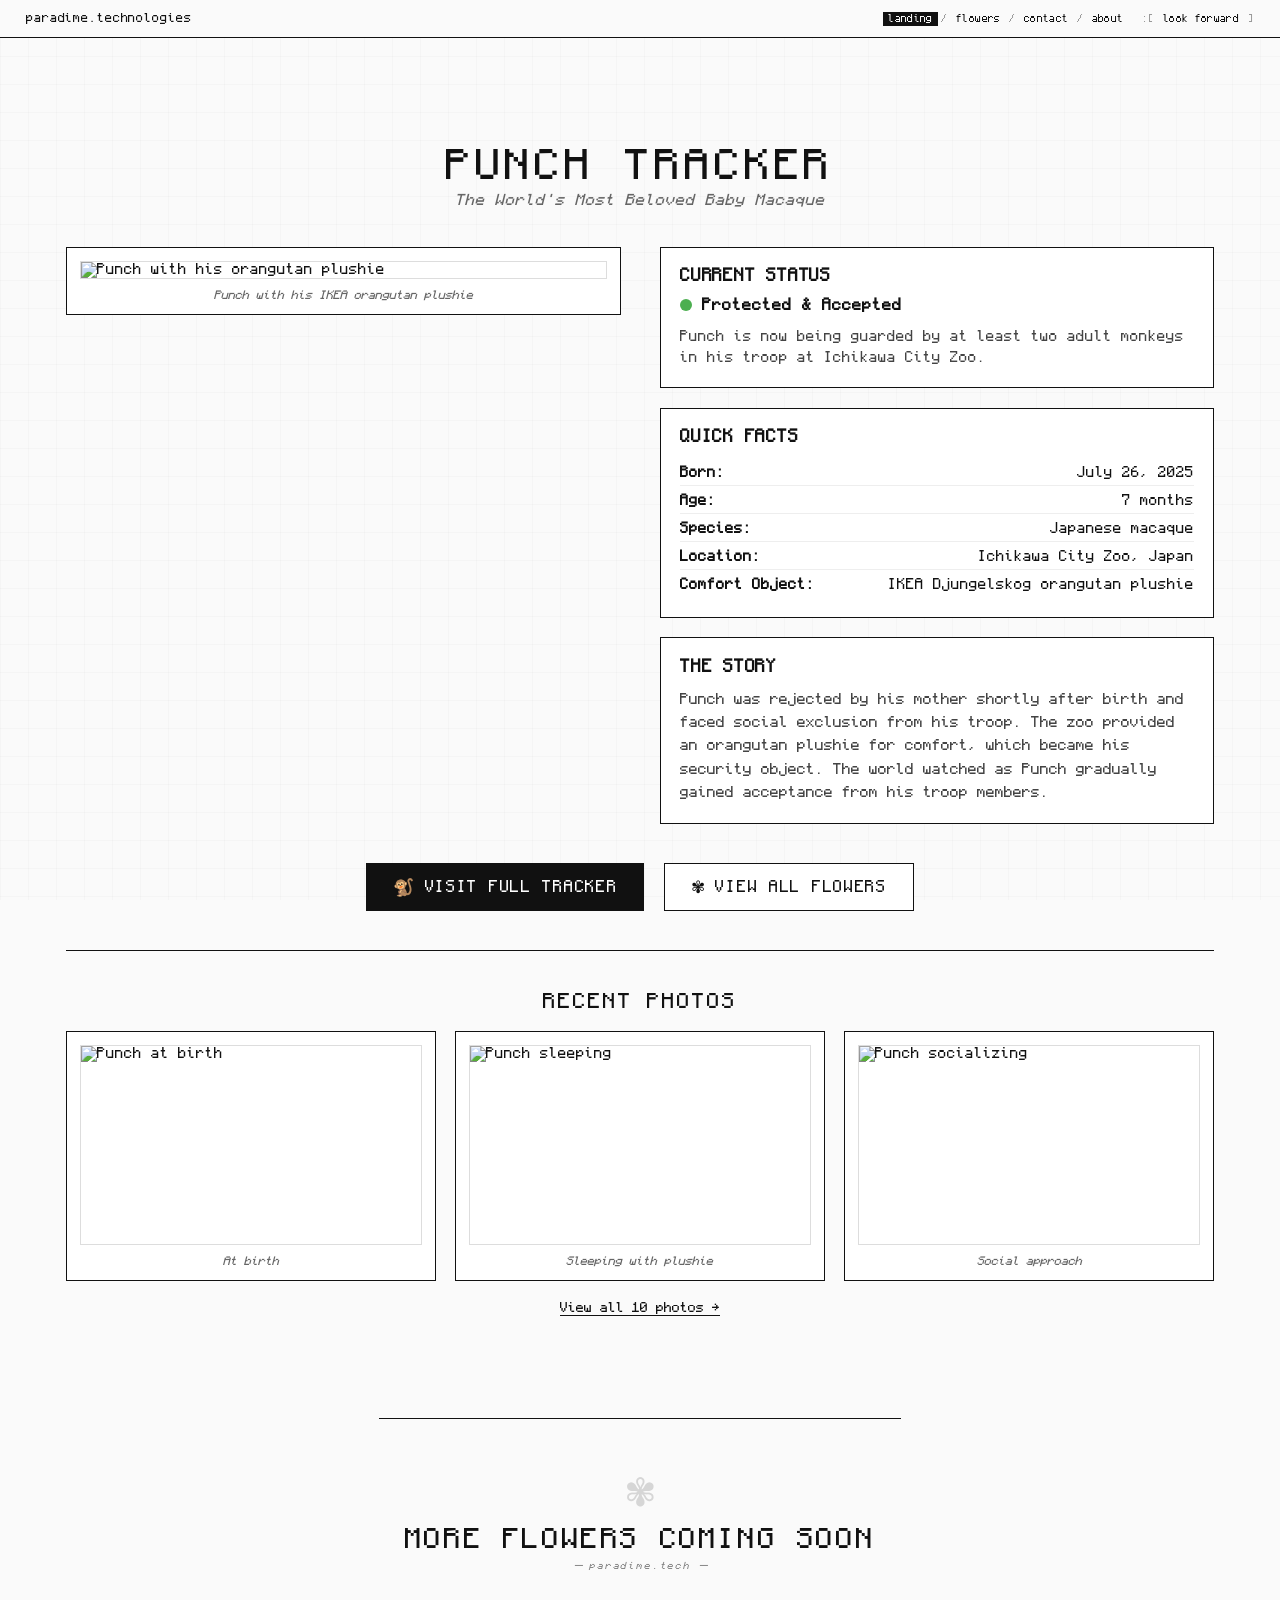
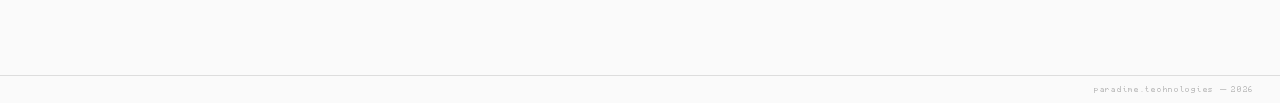
==== commit 7caa5073: "Add full Punch Tracker section to homepage - Created prominent Punch Tracker section on main homepag" ====
--- a/index.html
+++ b/index.html
@@ -1,267 +1,589 @@
 <!DOCTYPE html>
 <html lang="en">
 <head>
-    <meta charset="UTF-8">
-    <meta name="viewport" content="width=device-width, initial-scale=1.0">
-    <title>Paradigm Technologies</title>
-    <link rel="stylesheet" href="css/styles.css">
+  <meta charset="UTF-8">
+  <meta name="viewport" content="width=device-width, initial-scale=1.0">
+  <title>paradime.technologies</title>
+  <link rel="preconnect" href="https://fonts.googleapis.com">
+  <style>
+    @font-face {
+      font-family: 'Monocraft';
+      src: url('fonts/Monocraft.otf') format('opentype');
+      font-weight: normal;
+      font-style: normal;
+      font-display: swap;
+    }
+
+    * {
+      margin: 0;
+      padding: 0;
+      box-sizing: border-box;
+    }
+
+    html {
+      font-size: 13px;
+    }
+
+    body {
+      font-family: 'Monocraft', 'Courier New', monospace;
+      background: #fafafa;
+      color: #111;
+      min-height: 100vh;
+      display: flex;
+      flex-direction: column;
+      overflow-x: hidden;
+      -webkit-font-smoothing: none;
+      -moz-osx-font-smoothing: unset;
+    }
+
+    /* ─── HEADER / NAV ─── */
+
+    header {
+      width: 100%;
+      border-bottom: 1px solid #111;
+      padding: 0.9rem 2rem;
+      display: flex;
+      align-items: baseline;
+      justify-content: space-between;
+      flex-wrap: wrap;
+      gap: 1rem;
+      position: sticky;
+      top: 0;
+      background: #fafafa;
+      z-index: 100;
+    }
+
+    .brand {
+      font-size: 0.85rem;
+      letter-spacing: 0.08em;
+      text-transform: lowercase;
+      font-weight: normal;
+      white-space: nowrap;
+    }
+
+    nav {
+      display: flex;
+      align-items: baseline;
+      gap: 0.25rem;
+      flex-wrap: wrap;
+      font-size: 0.7rem;
+      letter-spacing: 0.04em;
+    }
+
+    nav a {
+      color: #111;
+      text-decoration: none;
+      padding: 0.15rem 0.4rem;
+      transition: background 0.1s;
+      white-space: nowrap;
+    }
+
+    nav a:hover {
+      background: #111;
+      color: #fafafa;
+    }
+
+    nav a.active {
+      background: #111;
+      color: #fafafa;
+    }
+
+    .nav-separator {
+      color: #999;
+      user-select: none;
+    }
+
+    .nav-bracket {
+      color: #999;
+      user-select: none;
+      font-size: 0.7rem;
+    }
+
+    /* ─── MAIN ─── */
+
+    main {
+      flex: 1;
+      display: flex;
+      flex-direction: column;
+      align-items: center;
+      justify-content: center;
+      padding: 4rem 2rem;
+      position: relative;
+    }
+
+    .coming-soon {
+      text-align: center;
+    }
+
+    .coming-soon h1 {
+      font-size: clamp(1.4rem, 4vw, 2.8rem);
+      font-weight: normal;
+      letter-spacing: 0.12em;
+      text-transform: lowercase;
+      line-height: 1.2;
+      margin-bottom: 1.2rem;
+    }
+
+    .coming-soon .sub {
+      font-size: clamp(0.55rem, 1vw, 0.7rem);
+      letter-spacing: 0.2em;
+      color: #888;
+      text-transform: lowercase;
+    }
+
+    /* ─── FLOWER ORNAMENT ─── */
+
+    .flower-glyph {
+      font-size: clamp(2rem, 5vw, 3.5rem);
+      margin-bottom: 1.5rem;
+      opacity: 0.15;
+      line-height: 1;
+      user-select: none;
+    }
+
+    /* ─── SUBTLE GRID (brutalist touch) ─── */
+
+    .grid-bg {
+      position: fixed;
+      top: 0;
+      left: 0;
+      width: 100%;
+      height: 100%;
+      pointer-events: none;
+      z-index: 0;
+      background-image:
+        linear-gradient(rgba(0,0,0,0.02) 1px, transparent 1px),
+        linear-gradient(90deg, rgba(0,0,0,0.02) 1px, transparent 1px);
+      background-size: 28px 28px;
+    }
+
+    main, header, footer {
+      position: relative;
+      z-index: 1;
+    }
+
+    /* ─── FOOTER ─── */
+
+    footer {
+      border-top: 1px solid #ddd;
+      padding: 0.75rem 2rem;
+      font-size: 0.55rem;
+      color: #bbb;
+      letter-spacing: 0.1em;
+      text-align: right;
+      text-transform: lowercase;
+    }
+
+    /* ─── RESPONSIVE ─── */
+
+    @media (max-width: 640px) {
+      header {
+        flex-direction: column;
+        align-items: flex-start;
+        padding: 1rem 1.25rem;
+      }
+
+      nav {
+        font-size: 0.75rem;
+      }
+
+      main {
+        padding: 3rem 1.25rem;
+      }
+
+      .punch-hero {
+        flex-direction: column;
+      }
+
+      .punch-image {
+        margin-bottom: 2rem;
+      }
+
+      .punch-actions {
+        flex-direction: column;
+        gap: 1rem;
+      }
+
+      .gallery-grid {
+        grid-template-columns: 1fr;
+      }
+    }
+
+    /* Punch Tracker Section Styles */
+    .punch-tracker-section {
+      max-width: 1200px;
+      margin: 0 auto;
+      padding: 4rem 2rem;
+    }
+
+    .section-header {
+      text-align: center;
+      margin-bottom: 3rem;
+    }
+
+    .section-title {
+      font-size: 3rem;
+      letter-spacing: 0.1em;
+      text-transform: uppercase;
+      margin-bottom: 0.5rem;
+      color: #111;
+    }
+
+    .section-subtitle {
+      font-size: 1.1rem;
+      color: #666;
+      font-style: italic;
+    }
+
+    .punch-hero {
+      display: flex;
+      gap: 3rem;
+      margin-bottom: 3rem;
+    }
+
+    .punch-image {
+      flex: 1;
+    }
+
+    .image-container {
+      position: relative;
+      border: 1px solid #111;
+      padding: 1rem;
+      background: white;
+    }
+
+    .image-container img {
+      width: 100%;
+      height: auto;
+      display: block;
+      border: 1px solid #ddd;
+    }
+
+    .image-caption {
+      font-size: 0.85rem;
+      color: #666;
+      text-align: center;
+      margin-top: 0.75rem;
+      font-style: italic;
+    }
+
+    .punch-info {
+      flex: 1;
+      display: flex;
+      flex-direction: column;
+      gap: 1.5rem;
+    }
+
+    .info-card {
+      border: 1px solid #111;
+      padding: 1.5rem;
+      background: white;
+    }
+
+    .card-title {
+      font-size: 1.2rem;
+      font-weight: bold;
+      margin-bottom: 1rem;
+      text-transform: uppercase;
+      letter-spacing: 0.05em;
+    }
+
+    .status-indicator {
+      display: flex;
+      align-items: center;
+      gap: 0.75rem;
+      margin-bottom: 1rem;
+    }
+
+    .status-indicator.good .status-dot {
+      background: #4CAF50;
+    }
+
+    .status-dot {
+      width: 12px;
+      height: 12px;
+      border-radius: 50%;
+      background: #ccc;
+      display: inline-block;
+    }
+
+    .status-text {
+      font-weight: bold;
+      font-size: 1.1rem;
+    }
+
+    .status-description {
+      color: #444;
+      line-height: 1.6;
+    }
+
+    .facts-list {
+      list-style: none;
+      padding: 0;
+    }
+
+    .facts-list li {
+      padding: 0.5rem 0;
+      border-bottom: 1px solid #eee;
+      display: flex;
+      justify-content: space-between;
+    }
+
+    .facts-list li:last-child {
+      border-bottom: none;
+    }
+
+    .facts-list strong {
+      color: #111;
+    }
+
+    .story-text {
+      color: #444;
+      line-height: 1.7;
+      font-size: 1.05rem;
+    }
+
+    .punch-actions {
+      display: flex;
+      gap: 1.5rem;
+      justify-content: center;
+      margin-bottom: 3rem;
+    }
+
+    .action-button {
+      display: inline-flex;
+      align-items: center;
+      gap: 0.75rem;
+      padding: 1rem 2rem;
+      text-decoration: none;
+      font-size: 1.1rem;
+      border: 1px solid #111;
+      transition: all 0.2s ease;
+      text-transform: uppercase;
+      letter-spacing: 0.05em;
+    }
+
+    .action-button.primary {
+      background: #111;
+      color: white;
+    }
+
+    .action-button.primary:hover {
+      background: #333;
+      border-color: #333;
+    }
+
+    .action-button.secondary {
+      background: white;
+      color: #111;
+    }
+
+    .action-button.secondary:hover {
+      background: #f5f5f5;
+    }
+
+    .button-icon {
+      font-size: 1.3rem;
+    }
+
+    .punch-gallery-preview {
+      border-top: 1px solid #111;
+      padding-top: 3rem;
+    }
+
+    .gallery-title {
+      font-size: 1.5rem;
+      text-transform: uppercase;
+      letter-spacing: 0.1em;
+      margin-bottom: 1.5rem;
+      text-align: center;
+    }
+
+    .gallery-grid {
+      display: grid;
+      grid-template-columns: repeat(3, 1fr);
+      gap: 1.5rem;
+      margin-bottom: 1.5rem;
+    }
+
+    .gallery-item {
+      border: 1px solid #111;
+      padding: 1rem;
+      background: white;
+    }
+
+    .gallery-item img {
+      width: 100%;
+      height: 200px;
+      object-fit: cover;
+      display: block;
+      border: 1px solid #ddd;
+    }
+
+    .gallery-caption {
+      font-size: 0.85rem;
+      color: #666;
+      text-align: center;
+      margin-top: 0.75rem;
+      font-style: italic;
+    }
+
+    .gallery-note {
+      text-align: center;
+    }
+
+    .gallery-note a {
+      color: #111;
+      text-decoration: none;
+      font-size: 0.95rem;
+      border-bottom: 1px solid #111;
+      padding-bottom: 2px;
+    }
+
+    .gallery-note a:hover {
+      border-bottom-width: 2px;
+    }
+
+    .coming-soon {
+      text-align: center;
+      padding: 4rem 2rem;
+      border-top: 1px solid #111;
+      margin-top: 4rem;
+    }
+
+    .flower-glyph {
+      font-size: 3rem;
+      margin-bottom: 1rem;
+    }
+
+    .coming-soon h1 {
+      font-size: 2rem;
+      margin-bottom: 0.5rem;
+      text-transform: uppercase;
+      letter-spacing: 0.1em;
+    }
+
+    .sub {
+      color: #666;
+      font-style: italic;
+    }
+  </style>
 </head>
 <body>
-    <!-- Ripple Effect Container -->
-    <div id="ripple-container"></div>
-
-    <!-- Hero Section -->
-    <section id="hero" class="hero">
-        <!-- Scattered sketch annotations -->
-        <div class="scattered-notes">
-            <span class="sketch-note" style="top: 12%; left: 8%; transform: rotate(-8deg);">→ ideas</span>
-            <span class="sketch-note" style="top: 25%; right: 10%; transform: rotate(12deg);">think different</span>
-            <span class="sketch-note" style="bottom: 30%; left: 15%; transform: rotate(-5deg);">⚡</span>
-            <span class="sketch-note" style="bottom: 15%; right: 12%; transform: rotate(7deg);">~future~</span>
-            <span class="sketch-circle" style="top: 40%; left: 5%;"></span>
-            <span class="sketch-circle" style="bottom: 40%; right: 8%;"></span>
+
+  <div class="grid-bg"></div>
+
+  <header>
+    <a href="/" class="brand" style="text-decoration:none;color:#111;">paradime.technologies</a>
+    <nav>
+      <a href="/index.html" class="active">landing</a>
+      <span class="nav-separator">/</span>
+      <a href="/flowers">flowers</a>
+      <span class="nav-separator">/</span>
+      <a href="/contact">contact</a>
+      <span class="nav-separator">/</span>
+      <a href="/about">about</a>
+      <span class="nav-separator">&nbsp;</span>
+      <span class="nav-bracket">:[</span>
+      <a href="/forward"> look forward</a>
+      <span class="nav-bracket">]</span>
+    </nav>
+  </header>
+
+  <main>
+    <!-- Punch Tracker Section -->
+    <section class="punch-tracker-section">
+      <div class="section-header">
+        <div class="section-title">PUNCH TRACKER</div>
+        <div class="section-subtitle">The World's Most Beloved Baby Macaque</div>
+      </div>
+
+      <div class="punch-content">
+        <div class="punch-hero">
+          <div class="punch-image">
+            <div class="image-container">
+              <img src="https://upload.wikimedia.org/wikipedia/commons/b/b3/Punch_the_Monkey_Ichikawa_City_Zoo_2026_2.png" alt="Punch with his orangutan plushie" loading="lazy">
+              <div class="image-caption">Punch with his IKEA orangutan plushie</div>
+            </div>
+          </div>
+          
+          <div class="punch-info">
+            <div class="info-card">
+              <div class="card-title">Current Status</div>
+              <div class="status-indicator good">
+                <span class="status-dot"></span>
+                <span class="status-text">Protected & Accepted</span>
+              </div>
+              <p class="status-description">Punch is now being guarded by at least two adult monkeys in his troop at Ichikawa City Zoo.</p>
+            </div>
+
+            <div class="info-card">
+              <div class="card-title">Quick Facts</div>
+              <ul class="facts-list">
+                <li><strong>Born:</strong> July 26, 2025</li>
+                <li><strong>Age:</strong> 7 months</li>
+                <li><strong>Species:</strong> Japanese macaque</li>
+                <li><strong>Location:</strong> Ichikawa City Zoo, Japan</li>
+                <li><strong>Comfort Object:</strong> IKEA Djungelskog orangutan plushie</li>
+              </ul>
+            </div>
+
+            <div class="info-card">
+              <div class="card-title">The Story</div>
+              <p class="story-text">
+                Punch was rejected by his mother shortly after birth and faced social exclusion from his troop. 
+                The zoo provided an orangutan plushie for comfort, which became his security object. 
+                The world watched as Punch gradually gained acceptance from his troop members.
+              </p>
+            </div>
+          </div>
         </div>
-        <div class="hero-content">
-            <h1 class="logo">PARADIGM TECHNOLOGIES</h1>
-            <div class="oval-line"></div>
-            <p class="typewriter" id="definition"></p>
+
+        <div class="punch-actions">
+          <a href="/punchtracker" class="action-button primary">
+            <span class="button-icon">🐒</span>
+            Visit Full Tracker
+          </a>
+          <a href="/flowers" class="action-button secondary">
+            <span class="button-icon">✾</span>
+            View All Flowers
+          </a>
         </div>
+
+        <div class="punch-gallery-preview">
+          <div class="gallery-title">Recent Photos</div>
+          <div class="gallery-grid">
+            <div class="gallery-item">
+              <img src="https://upload.wikimedia.org/wikipedia/commons/e/e2/Punch_the_Monkey_Ichikawa_City_Zoo_2026.png" alt="Punch at birth" loading="lazy">
+              <div class="gallery-caption">At birth</div>
+            </div>
+            <div class="gallery-item">
+              <img src="https://upload.wikimedia.org/wikipedia/commons/b/bf/Punch_the_Monkey_Ichikawa_City_Zoo_2026_3.png" alt="Punch sleeping" loading="lazy">
+              <div class="gallery-caption">Sleeping with plushie</div>
+            </div>
+            <div class="gallery-item">
+              <img src="https://upload.wikimedia.org/wikipedia/commons/7/78/Punch_the_Monkey_Ichikawa_City_Zoo_2026_7.png" alt="Punch socializing" loading="lazy">
+              <div class="gallery-caption">Social approach</div>
+            </div>
+          </div>
+          <div class="gallery-note">
+            <a href="/punchtracker#gallery">View all 10 photos →</a>
+          </div>
+        </div>
+      </div>
     </section>
 
-    <!-- Handwritten Notes Section -->
-    <section id="notes" class="notes-section">
-        <!-- More scattered sketches -->
-        <div class="section-sketches">
-            <span class="sketch-arrow" style="top: 10%; right: 15%; transform: rotate(45deg);">↗</span>
-            <span class="sketch-arrow" style="bottom: 20%; left: 10%; transform: rotate(-30deg);">↘</span>
-            <span class="sketch-underline" style="top: 50%; left: 5%;"></span>
-            <span class="sketch-note-small" style="top: 30%; right: 8%;">11:11 new beginnings</span>
-            <span class="sketch-note-small" style="bottom: 35%; left: 7%;">what does it mean to be the greatest?</span>
-        </div>
-        <div class="grid-paper">
-            <div class="note note-1 reveal-on-scroll">
-                <span class="handwritten">passion waters the money tree</span>
-            </div>
-            <div class="note note-2 reveal-on-scroll">
-                <span class="handwritten">bravery over perfection<br>feeling over thought</span>
-            </div>
-            <div class="note note-3 reveal-on-scroll">
-                <span class="handwritten">trapped in my conscious</span>
-            </div>
-            <div class="note note-4 reveal-on-scroll">
-                <span class="handwritten">did I wait too long</span>
-            </div>
-            <div class="note note-5 reveal-on-scroll">
-                <span class="handwritten">the tools we build<br>become who we are</span>
-            </div>
-            <div class="note note-6 reveal-on-scroll">
-                <span class="handwritten">create with intention<br>iterate with humility</span>
-            </div>
-            <div class="note note-7 reveal-on-scroll">
-                <span class="handwritten">1:11 new beginnings<br>my passion is divine<br>my love is pure</span>
-            </div>
-            <div class="note note-8 reveal-on-scroll">
-                <span class="handwritten">steve jobs.<br>kanye.<br>lebron.<br>steph curry.<br>flow state.</span>
-            </div>
-        </div>
-    </section>
-
-    <!-- Ocean Divider -->
-    <section id="ocean-divider" class="ocean-section">
-        <!-- Water annotations -->
-        <div class="ocean-notes">
-            <span class="water-note" style="top: 20%; left: 10%;">waves crash</span>
-            <span class="water-note" style="bottom: 25%; right: 15%;">salt water</span>
-            <span class="water-symbol" style="top: 35%; right: 20%;">~</span>
-            <span class="water-symbol" style="bottom: 40%; left: 18%;">~</span>
-            <span class="water-symbol" style="top: 60%; left: 25%;">~</span>
-        </div>
-        <div class="ocean-overlay">
-            <p class="ocean-text">chaos → renewal</p>
-            <p class="ocean-subtext">nature's violent serenity</p>
-        </div>
-    </section>
-
-    <!-- Philosophy Section -->
-    <section id="philosophy" class="philosophy-section">
-        <div class="philosophy-content reveal-on-scroll">
-            <div class="manifesto">
-                <p class="handwritten-large">my passion is divine</p>
-                <p class="handwritten-large">my love is pure</p>
-                <p class="handwritten-large">my forgiveness is sincere</p>
-                <p class="handwritten-large">my curiosity is human</p>
-                <p class="handwritten-large">my being is real</p>
-                <p class="handwritten-large">my soul is unfinished</p>
-            </div>
-        </div>
-    </section>
-
-    <!-- Tech Concepts Section -->
-    <section id="concepts" class="concepts-section">
-        <!-- Section annotations -->
-        <div class="concepts-sketches">
-            <span class="tech-note" style="top: 5%; left: 3%;">experimental</span>
-            <span class="tech-note" style="top: 15%; right: 5%;">computation</span>
-        </div>
-        <h2 class="section-title">PARADIGMS</h2>
-
-        <!-- ACOSTA -->
-        <div class="concept-module acosta reveal-on-scroll">
-            <div class="module-sketches">
-                <span class="sketch-annotation" style="top: 10px; right: 15px;">da vinci</span>
-                <span class="sketch-line" style="bottom: 15px; left: 15px;"></span>
-            </div>
-            <div class="concept-header">
-                <h3>ACOSTA</h3>
-                <span class="concept-tagline">Blueprint Generator</span>
-            </div>
-            <div class="concept-visual blueprint-container">
-                <div class="blueprint-grid"></div>
-                <div class="blueprint-lines"></div>
-                <p class="concept-description">Da Vinci meets Adobe XD. Generative design thinking.</p>
-            </div>
-        </div>
-
-        <!-- TERM1 -->
-        <div class="concept-module term1 reveal-on-scroll">
-            <div class="concept-header">
-                <h3>TERM1</h3>
-                <span class="concept-tagline">Command Interface</span>
-            </div>
-            <div class="concept-visual terminal-container">
-                <div class="terminal">
-                    <div class="terminal-header">
-                        <span class="terminal-dot red"></span>
-                        <span class="terminal-dot yellow"></span>
-                        <span class="terminal-dot green"></span>
-                    </div>
-                    <div class="terminal-body">
-                        <p class="terminal-line"><span class="prompt">$</span> paradigm --init</p>
-                        <p class="terminal-line output">Initializing new paradigm...</p>
-                        <p class="terminal-line output">Reality matrix loaded.</p>
-                        <p class="terminal-line"><span class="prompt">$</span> <span class="cursor">_</span></p>
-                    </div>
-                </div>
-            </div>
-        </div>
-
-        <!-- FORM -->
-        <div class="concept-module form reveal-on-scroll">
-            <div class="concept-header">
-                <h3>FORM</h3>
-                <span class="concept-tagline">Moodboard Engine</span>
-            </div>
-            <div class="concept-visual moodboard-container">
-                <div class="moodboard-grid">
-                    <div class="mood-cell"></div>
-                    <div class="mood-cell"></div>
-                    <div class="mood-cell"></div>
-                    <div class="mood-cell"></div>
-                </div>
-                <p class="concept-description">Early-stage art. Models. Concepts. Form follows vision.</p>
-            </div>
-        </div>
-
-        <!-- MIRROR -->
-        <div class="concept-module mirror reveal-on-scroll">
-            <div class="concept-header">
-                <h3>MIRROR</h3>
-                <span class="concept-tagline">Reflective Interface</span>
-            </div>
-            <div class="concept-visual mirror-container">
-                <div class="mirror-glass">
-                    <p class="mirror-pulse">Who are you becoming?</p>
-                </div>
-            </div>
-        </div>
-
-        <!-- COOKIE MONSTER -->
-        <div class="concept-module cookie-monster reveal-on-scroll">
-            <div class="concept-header">
-                <h3>COOKIE MONSTER</h3>
-                <span class="concept-tagline">Digital Consumption</span>
-            </div>
-            <div class="concept-visual cookie-container">
-                <div class="cookie-silhouette"></div>
-                <p class="concept-description">Abstract. Playful. Eerie. The cookies we leave behind.</p>
-            </div>
-        </div>
-    </section>
-
-    <!-- Nostalgia Section -->
-    <section id="nostalgia" class="nostalgia-section reveal-on-scroll">
-        <div class="nostalgia-content">
-            <h2 class="nostalgic-title">Early Tech Roots</h2>
-            <div class="device-showcase">
-                <div class="device-frame iphone5s"></div>
-                <p class="device-caption">Where it started. iPhone 5s minimalism.</p>
-            </div>
-        </div>
-    </section>
-
-    <!-- Flowers Section - Punch Tracker -->
-    <section id="flowers" class="flowers-section reveal-on-scroll">
-        <div class="flowers-content">
-            <h2 class="flowers-title">FLOWERS</h2>
-            <p class="flowers-subtitle">Digital gardens and meaningful creations</p>
-            
-            <!-- Punch Tracker Module -->
-            <div class="flower-module punch-tracker reveal-on-scroll">
-                <div class="flower-header">
-                    <h3>PUNCH TRACKER</h3>
-                    <span class="flower-tagline">The World's Most Beloved Baby Macaque</span>
-                </div>
-                <div class="flower-visual">
-                    <div class="punch-preview">
-                        <div class="punch-image">
-                            <img src="punchtracker/index.html" alt="Punch the Monkey" style="display: none;">
-                            <div class="punch-placeholder">
-                                <span class="monkey-emoji">🐒</span>
-                                <span class="heart-emoji">❤️</span>
-                            </div>
-                        </div>
-                        <div class="punch-info">
-                            <p class="punch-description">
-                                Real-time tracking website for Punch, the baby Japanese macaque at Ichikawa City Zoo.
-                                Follow his journey from rejection to acceptance.
-                            </p>
-                            <div class="punch-stats">
-                                <span class="stat">Born: July 26, 2025</span>
-                                <span class="stat">Status: Social Integration</span>
-                                <span class="stat">Comfort: IKEA Orangutan Plushie</span>
-                            </div>
-                            <a href="/punchtracker" class="visit-button" target="_blank">
-                                Visit Punch Tracker →
-                            </a>
-                        </div>
-                    </div>
-                </div>
-            </div>
-            
-            <!-- More flowers can be added here -->
-            <div class="flowers-note">
-                <p class="handwritten-small">More digital flowers blooming soon...</p>
-            </div>
-        </div>
-    </section>
-
-    <!-- Hidden Easter Egg: Fear Drawing -->
-    <div id="fear-easter-egg" class="easter-egg hidden">
-        <div class="easter-egg-content">
-            <div class="fear-drawing">
-                <p class="fear-text">BUT YOU FINALLY FACED<br>YOUR GREATEST<br><span class="fear-red">FEAR</span></p>
-            </div>
-            <button class="close-easter-egg">×</button>
-        </div>
+    <!-- Other content can go here -->
+    <div class="coming-soon">
+      <div class="flower-glyph">✾</div>
+      <h1>more flowers coming soon</h1>
+      <p class="sub">— paradime.tech —</p>
     </div>
-
-    <!-- Footer -->
-    <footer class="footer">
-        <p class="footer-text">PARADIGM TECHNOLOGIES</p>
-        <p class="footer-subtext">all human-made creations that extend and change our abilities</p>
-        <div class="footer-oval"></div>
-    </footer>
-
-    <script src="js/main.js"></script>
+  </main>
+
+  <footer>
+    paradime.technologies — 2026
+  </footer>
+
 </body>
 </html>
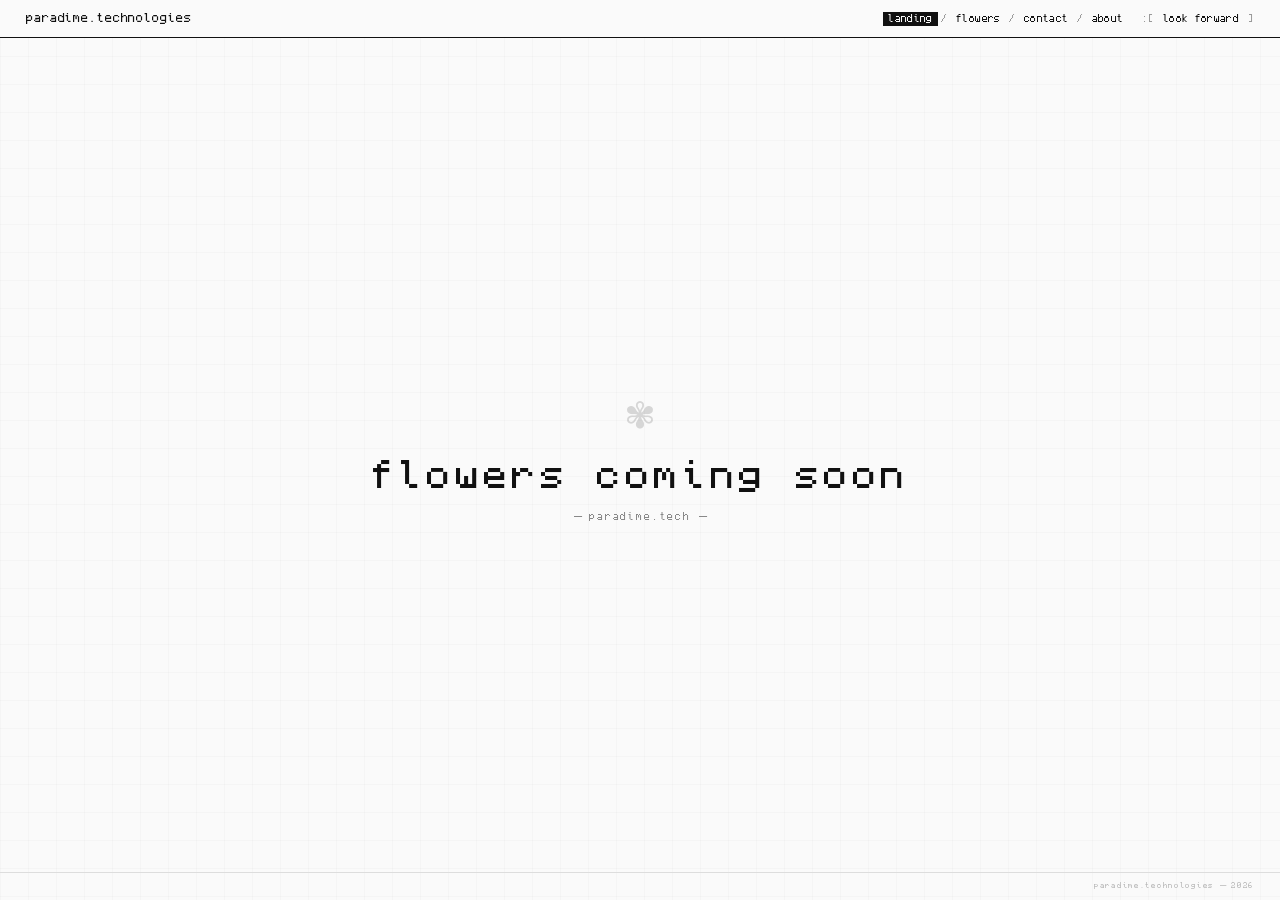
==== commit 28f0eaeb: "Move Punch Tracker to Flowers section as project box - Removed Punch Tracker section from homepage -" ====
--- a/index.html
+++ b/index.html
@@ -190,282 +190,6 @@
       main {
         padding: 3rem 1.25rem;
       }
-
-      .punch-hero {
-        flex-direction: column;
-      }
-
-      .punch-image {
-        margin-bottom: 2rem;
-      }
-
-      .punch-actions {
-        flex-direction: column;
-        gap: 1rem;
-      }
-
-      .gallery-grid {
-        grid-template-columns: 1fr;
-      }
-    }
-
-    /* Punch Tracker Section Styles */
-    .punch-tracker-section {
-      max-width: 1200px;
-      margin: 0 auto;
-      padding: 4rem 2rem;
-    }
-
-    .section-header {
-      text-align: center;
-      margin-bottom: 3rem;
-    }
-
-    .section-title {
-      font-size: 3rem;
-      letter-spacing: 0.1em;
-      text-transform: uppercase;
-      margin-bottom: 0.5rem;
-      color: #111;
-    }
-
-    .section-subtitle {
-      font-size: 1.1rem;
-      color: #666;
-      font-style: italic;
-    }
-
-    .punch-hero {
-      display: flex;
-      gap: 3rem;
-      margin-bottom: 3rem;
-    }
-
-    .punch-image {
-      flex: 1;
-    }
-
-    .image-container {
-      position: relative;
-      border: 1px solid #111;
-      padding: 1rem;
-      background: white;
-    }
-
-    .image-container img {
-      width: 100%;
-      height: auto;
-      display: block;
-      border: 1px solid #ddd;
-    }
-
-    .image-caption {
-      font-size: 0.85rem;
-      color: #666;
-      text-align: center;
-      margin-top: 0.75rem;
-      font-style: italic;
-    }
-
-    .punch-info {
-      flex: 1;
-      display: flex;
-      flex-direction: column;
-      gap: 1.5rem;
-    }
-
-    .info-card {
-      border: 1px solid #111;
-      padding: 1.5rem;
-      background: white;
-    }
-
-    .card-title {
-      font-size: 1.2rem;
-      font-weight: bold;
-      margin-bottom: 1rem;
-      text-transform: uppercase;
-      letter-spacing: 0.05em;
-    }
-
-    .status-indicator {
-      display: flex;
-      align-items: center;
-      gap: 0.75rem;
-      margin-bottom: 1rem;
-    }
-
-    .status-indicator.good .status-dot {
-      background: #4CAF50;
-    }
-
-    .status-dot {
-      width: 12px;
-      height: 12px;
-      border-radius: 50%;
-      background: #ccc;
-      display: inline-block;
-    }
-
-    .status-text {
-      font-weight: bold;
-      font-size: 1.1rem;
-    }
-
-    .status-description {
-      color: #444;
-      line-height: 1.6;
-    }
-
-    .facts-list {
-      list-style: none;
-      padding: 0;
-    }
-
-    .facts-list li {
-      padding: 0.5rem 0;
-      border-bottom: 1px solid #eee;
-      display: flex;
-      justify-content: space-between;
-    }
-
-    .facts-list li:last-child {
-      border-bottom: none;
-    }
-
-    .facts-list strong {
-      color: #111;
-    }
-
-    .story-text {
-      color: #444;
-      line-height: 1.7;
-      font-size: 1.05rem;
-    }
-
-    .punch-actions {
-      display: flex;
-      gap: 1.5rem;
-      justify-content: center;
-      margin-bottom: 3rem;
-    }
-
-    .action-button {
-      display: inline-flex;
-      align-items: center;
-      gap: 0.75rem;
-      padding: 1rem 2rem;
-      text-decoration: none;
-      font-size: 1.1rem;
-      border: 1px solid #111;
-      transition: all 0.2s ease;
-      text-transform: uppercase;
-      letter-spacing: 0.05em;
-    }
-
-    .action-button.primary {
-      background: #111;
-      color: white;
-    }
-
-    .action-button.primary:hover {
-      background: #333;
-      border-color: #333;
-    }
-
-    .action-button.secondary {
-      background: white;
-      color: #111;
-    }
-
-    .action-button.secondary:hover {
-      background: #f5f5f5;
-    }
-
-    .button-icon {
-      font-size: 1.3rem;
-    }
-
-    .punch-gallery-preview {
-      border-top: 1px solid #111;
-      padding-top: 3rem;
-    }
-
-    .gallery-title {
-      font-size: 1.5rem;
-      text-transform: uppercase;
-      letter-spacing: 0.1em;
-      margin-bottom: 1.5rem;
-      text-align: center;
-    }
-
-    .gallery-grid {
-      display: grid;
-      grid-template-columns: repeat(3, 1fr);
-      gap: 1.5rem;
-      margin-bottom: 1.5rem;
-    }
-
-    .gallery-item {
-      border: 1px solid #111;
-      padding: 1rem;
-      background: white;
-    }
-
-    .gallery-item img {
-      width: 100%;
-      height: 200px;
-      object-fit: cover;
-      display: block;
-      border: 1px solid #ddd;
-    }
-
-    .gallery-caption {
-      font-size: 0.85rem;
-      color: #666;
-      text-align: center;
-      margin-top: 0.75rem;
-      font-style: italic;
-    }
-
-    .gallery-note {
-      text-align: center;
-    }
-
-    .gallery-note a {
-      color: #111;
-      text-decoration: none;
-      font-size: 0.95rem;
-      border-bottom: 1px solid #111;
-      padding-bottom: 2px;
-    }
-
-    .gallery-note a:hover {
-      border-bottom-width: 2px;
-    }
-
-    .coming-soon {
-      text-align: center;
-      padding: 4rem 2rem;
-      border-top: 1px solid #111;
-      margin-top: 4rem;
-    }
-
-    .flower-glyph {
-      font-size: 3rem;
-      margin-bottom: 1rem;
-    }
-
-    .coming-soon h1 {
-      font-size: 2rem;
-      margin-bottom: 0.5rem;
-      text-transform: uppercase;
-      letter-spacing: 0.1em;
-    }
-
-    .sub {
-      color: #666;
-      font-style: italic;
     }
   </style>
 </head>
@@ -491,92 +215,9 @@
   </header>
 
   <main>
-    <!-- Punch Tracker Section -->
-    <section class="punch-tracker-section">
-      <div class="section-header">
-        <div class="section-title">PUNCH TRACKER</div>
-        <div class="section-subtitle">The World's Most Beloved Baby Macaque</div>
-      </div>
-
-      <div class="punch-content">
-        <div class="punch-hero">
-          <div class="punch-image">
-            <div class="image-container">
-              <img src="https://upload.wikimedia.org/wikipedia/commons/b/b3/Punch_the_Monkey_Ichikawa_City_Zoo_2026_2.png" alt="Punch with his orangutan plushie" loading="lazy">
-              <div class="image-caption">Punch with his IKEA orangutan plushie</div>
-            </div>
-          </div>
-          
-          <div class="punch-info">
-            <div class="info-card">
-              <div class="card-title">Current Status</div>
-              <div class="status-indicator good">
-                <span class="status-dot"></span>
-                <span class="status-text">Protected & Accepted</span>
-              </div>
-              <p class="status-description">Punch is now being guarded by at least two adult monkeys in his troop at Ichikawa City Zoo.</p>
-            </div>
-
-            <div class="info-card">
-              <div class="card-title">Quick Facts</div>
-              <ul class="facts-list">
-                <li><strong>Born:</strong> July 26, 2025</li>
-                <li><strong>Age:</strong> 7 months</li>
-                <li><strong>Species:</strong> Japanese macaque</li>
-                <li><strong>Location:</strong> Ichikawa City Zoo, Japan</li>
-                <li><strong>Comfort Object:</strong> IKEA Djungelskog orangutan plushie</li>
-              </ul>
-            </div>
-
-            <div class="info-card">
-              <div class="card-title">The Story</div>
-              <p class="story-text">
-                Punch was rejected by his mother shortly after birth and faced social exclusion from his troop. 
-                The zoo provided an orangutan plushie for comfort, which became his security object. 
-                The world watched as Punch gradually gained acceptance from his troop members.
-              </p>
-            </div>
-          </div>
-        </div>
-
-        <div class="punch-actions">
-          <a href="/punchtracker" class="action-button primary">
-            <span class="button-icon">🐒</span>
-            Visit Full Tracker
-          </a>
-          <a href="/flowers" class="action-button secondary">
-            <span class="button-icon">✾</span>
-            View All Flowers
-          </a>
-        </div>
-
-        <div class="punch-gallery-preview">
-          <div class="gallery-title">Recent Photos</div>
-          <div class="gallery-grid">
-            <div class="gallery-item">
-              <img src="https://upload.wikimedia.org/wikipedia/commons/e/e2/Punch_the_Monkey_Ichikawa_City_Zoo_2026.png" alt="Punch at birth" loading="lazy">
-              <div class="gallery-caption">At birth</div>
-            </div>
-            <div class="gallery-item">
-              <img src="https://upload.wikimedia.org/wikipedia/commons/b/bf/Punch_the_Monkey_Ichikawa_City_Zoo_2026_3.png" alt="Punch sleeping" loading="lazy">
-              <div class="gallery-caption">Sleeping with plushie</div>
-            </div>
-            <div class="gallery-item">
-              <img src="https://upload.wikimedia.org/wikipedia/commons/7/78/Punch_the_Monkey_Ichikawa_City_Zoo_2026_7.png" alt="Punch socializing" loading="lazy">
-              <div class="gallery-caption">Social approach</div>
-            </div>
-          </div>
-          <div class="gallery-note">
-            <a href="/punchtracker#gallery">View all 10 photos →</a>
-          </div>
-        </div>
-      </div>
-    </section>
-
-    <!-- Other content can go here -->
     <div class="coming-soon">
       <div class="flower-glyph">✾</div>
-      <h1>more flowers coming soon</h1>
+      <h1>flowers coming soon</h1>
       <p class="sub">— paradime.tech —</p>
     </div>
   </main>
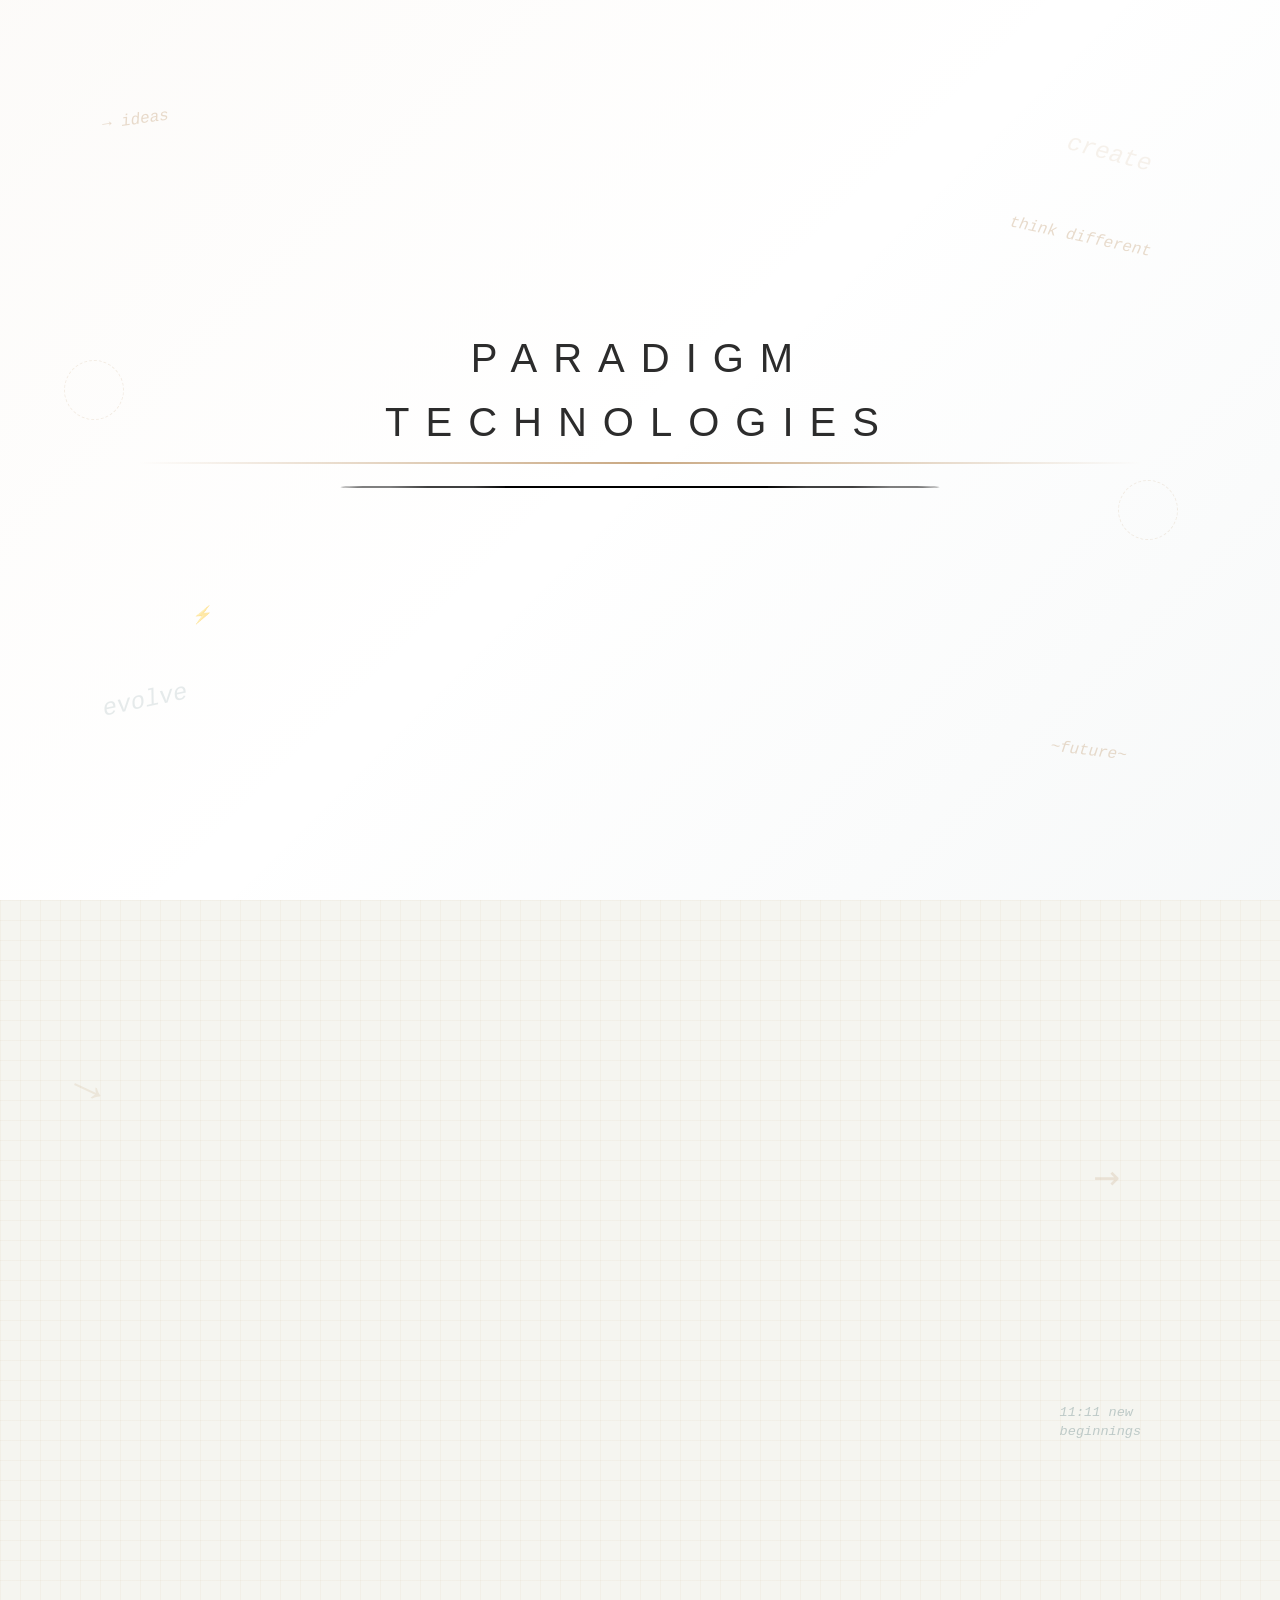
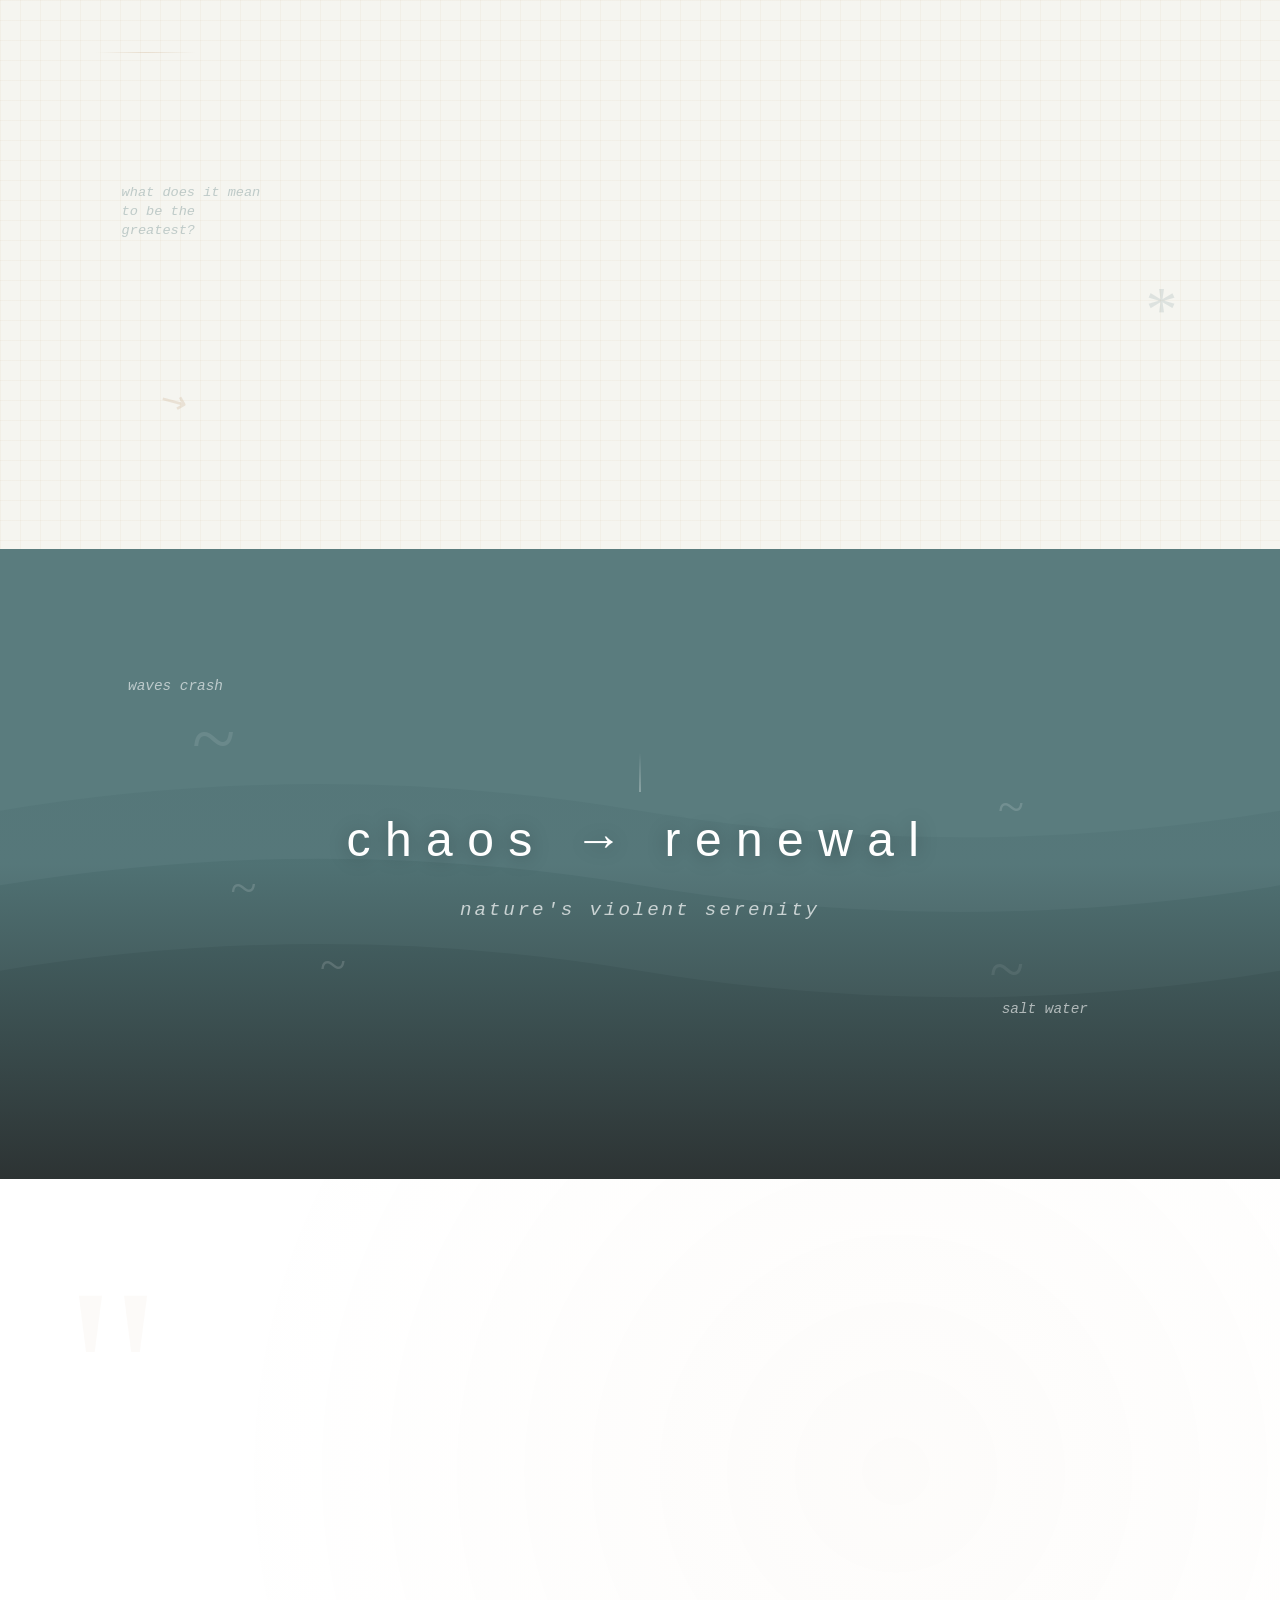
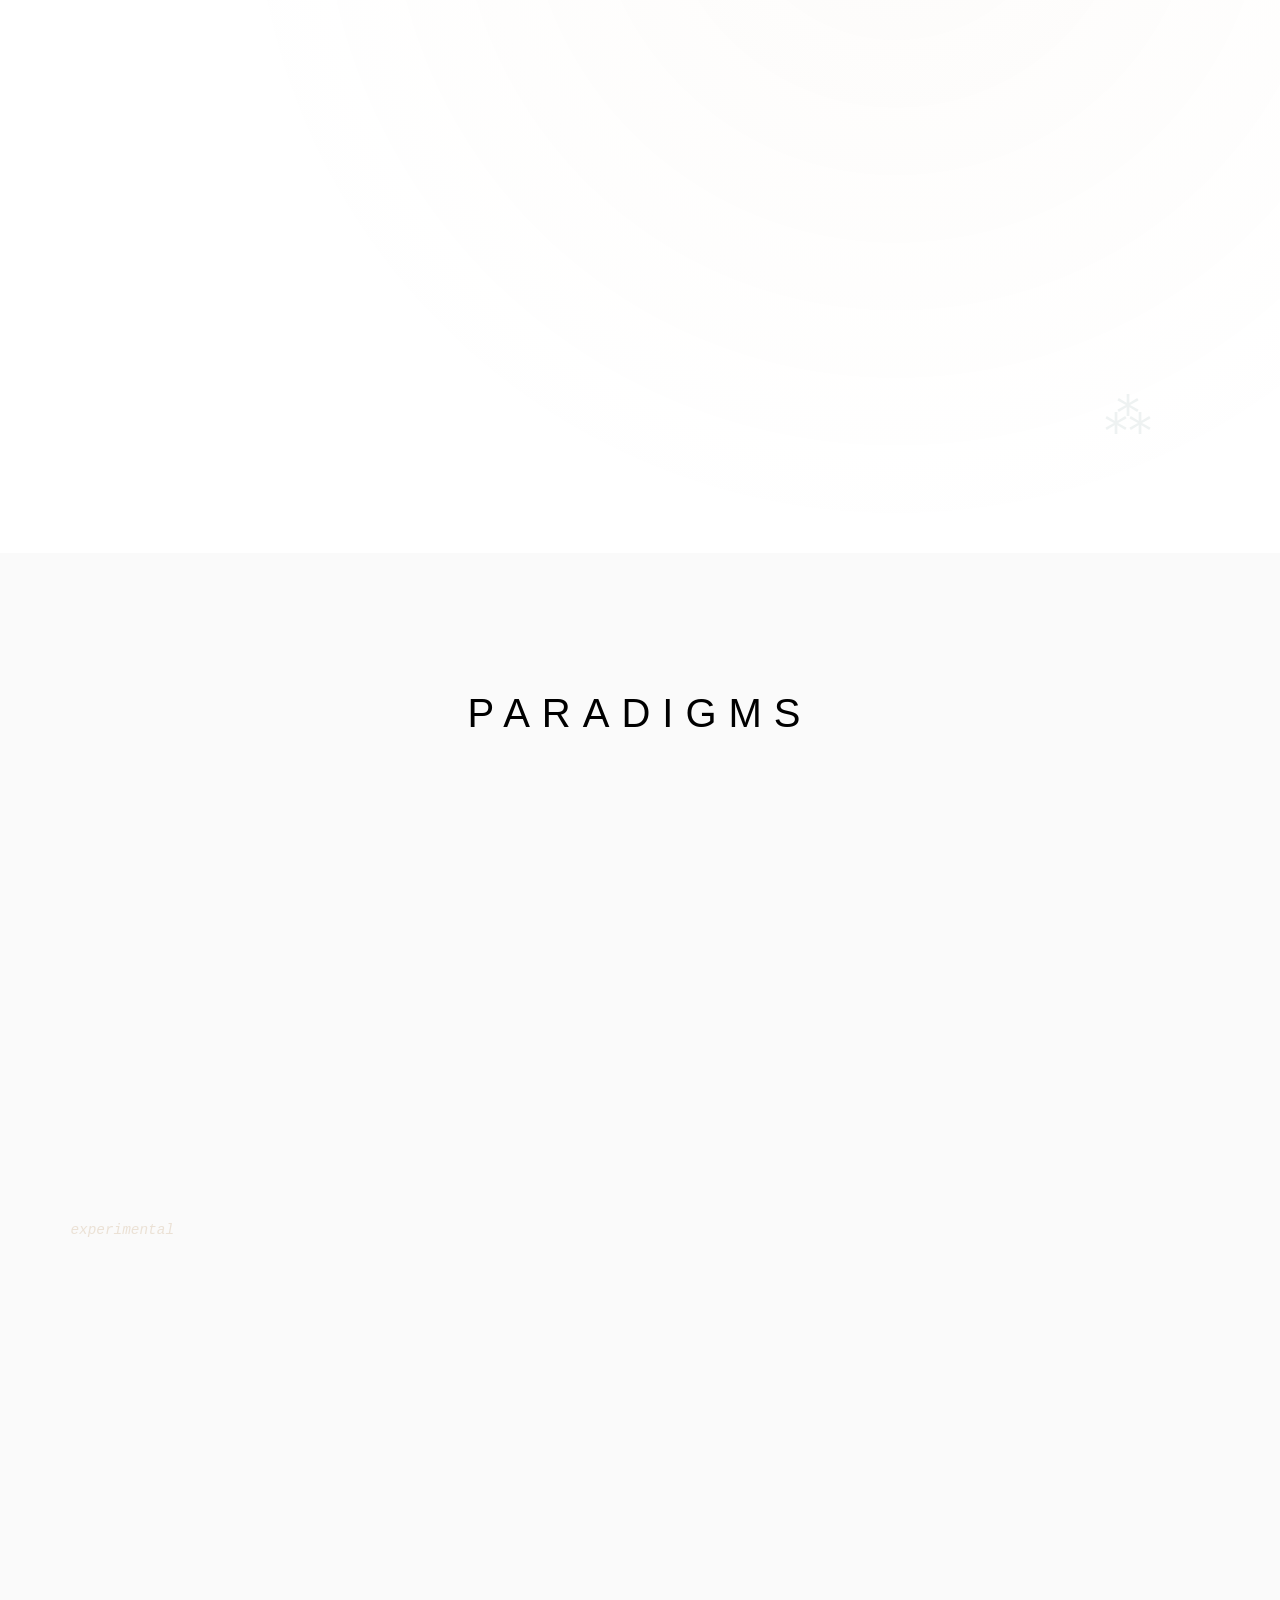
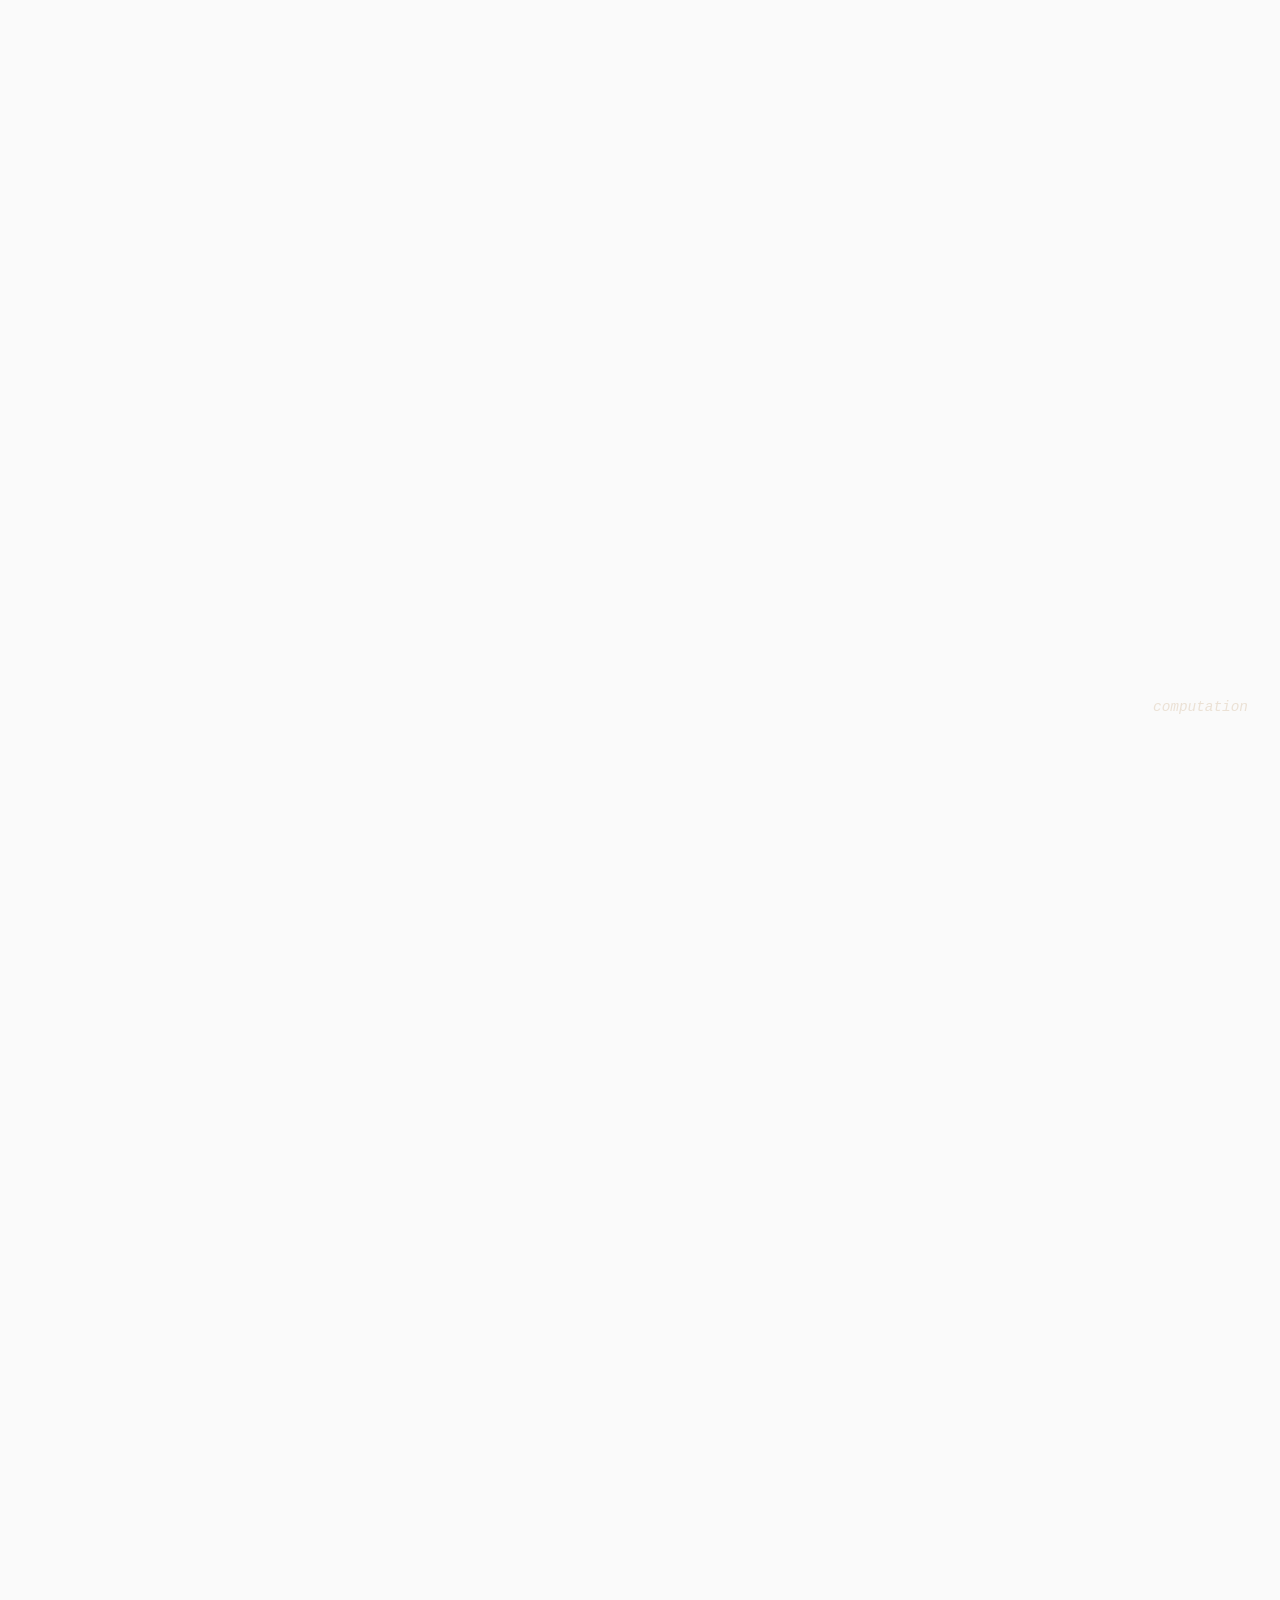
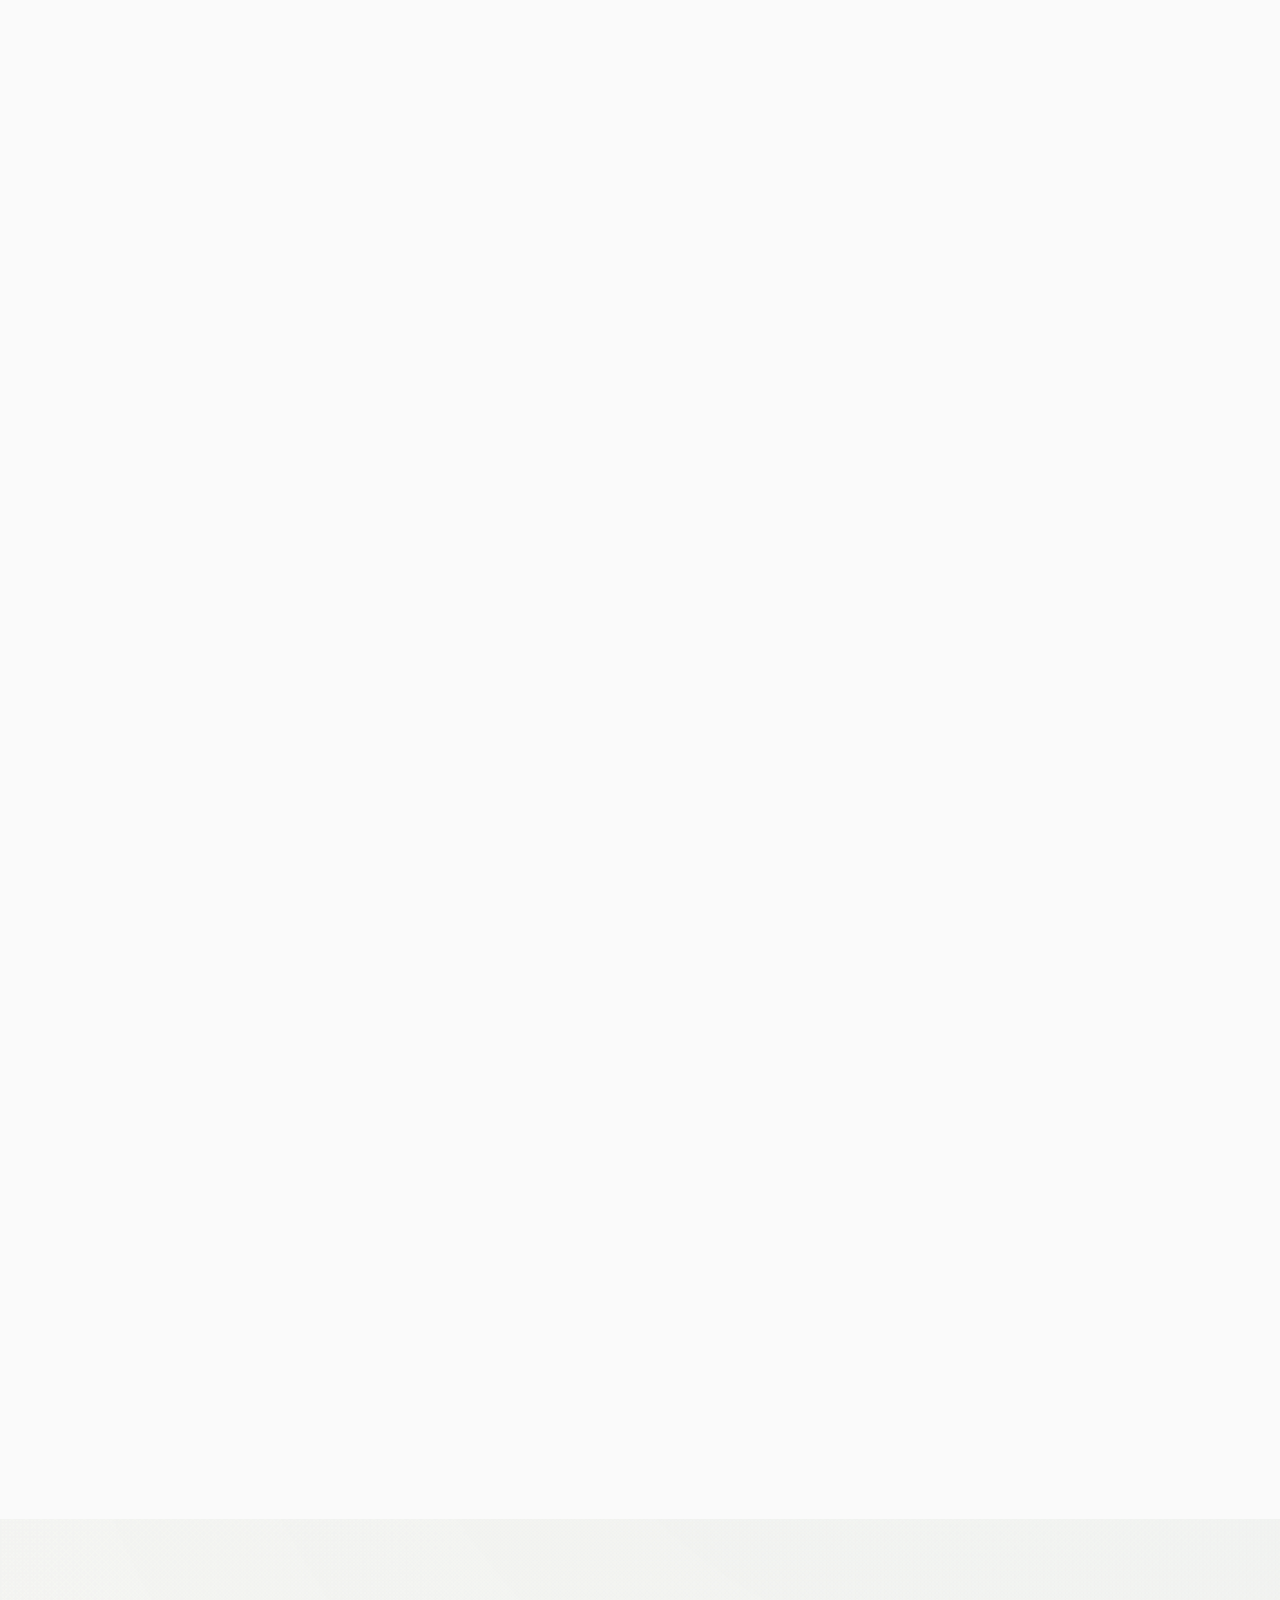
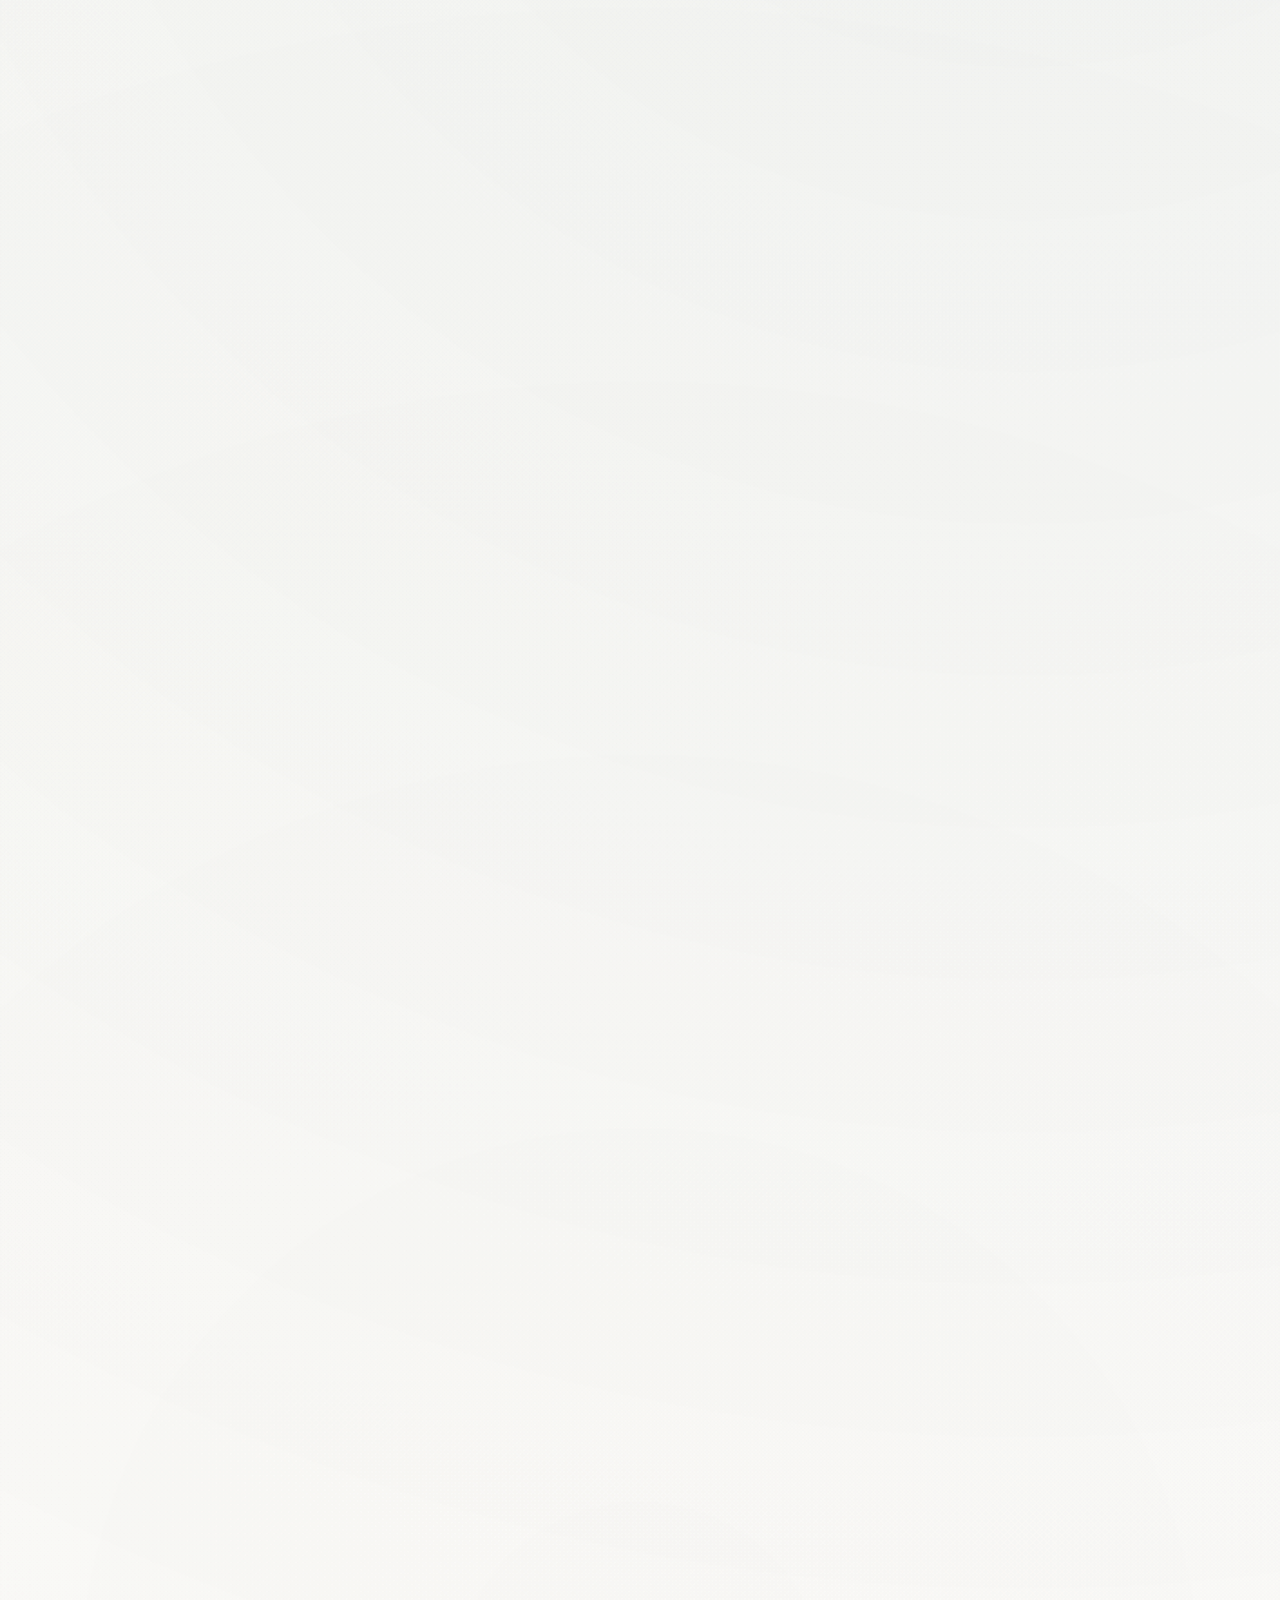
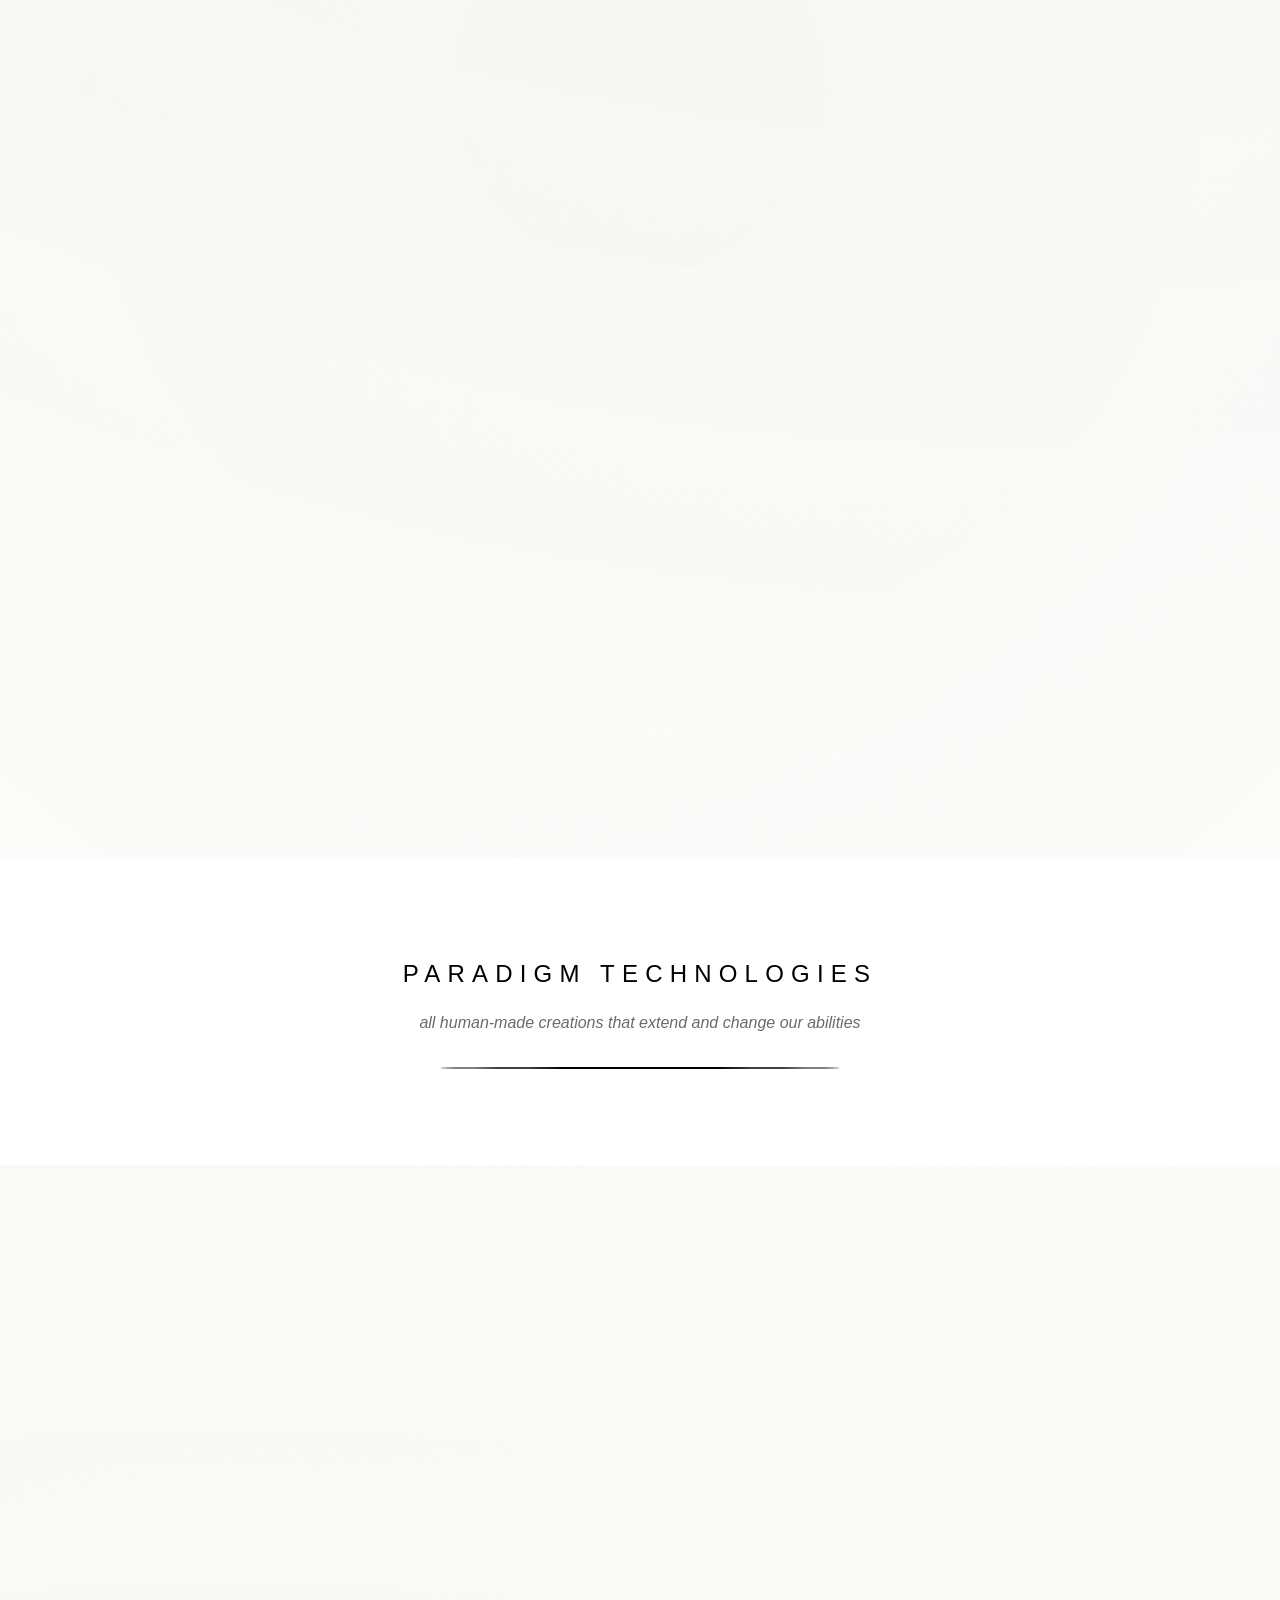
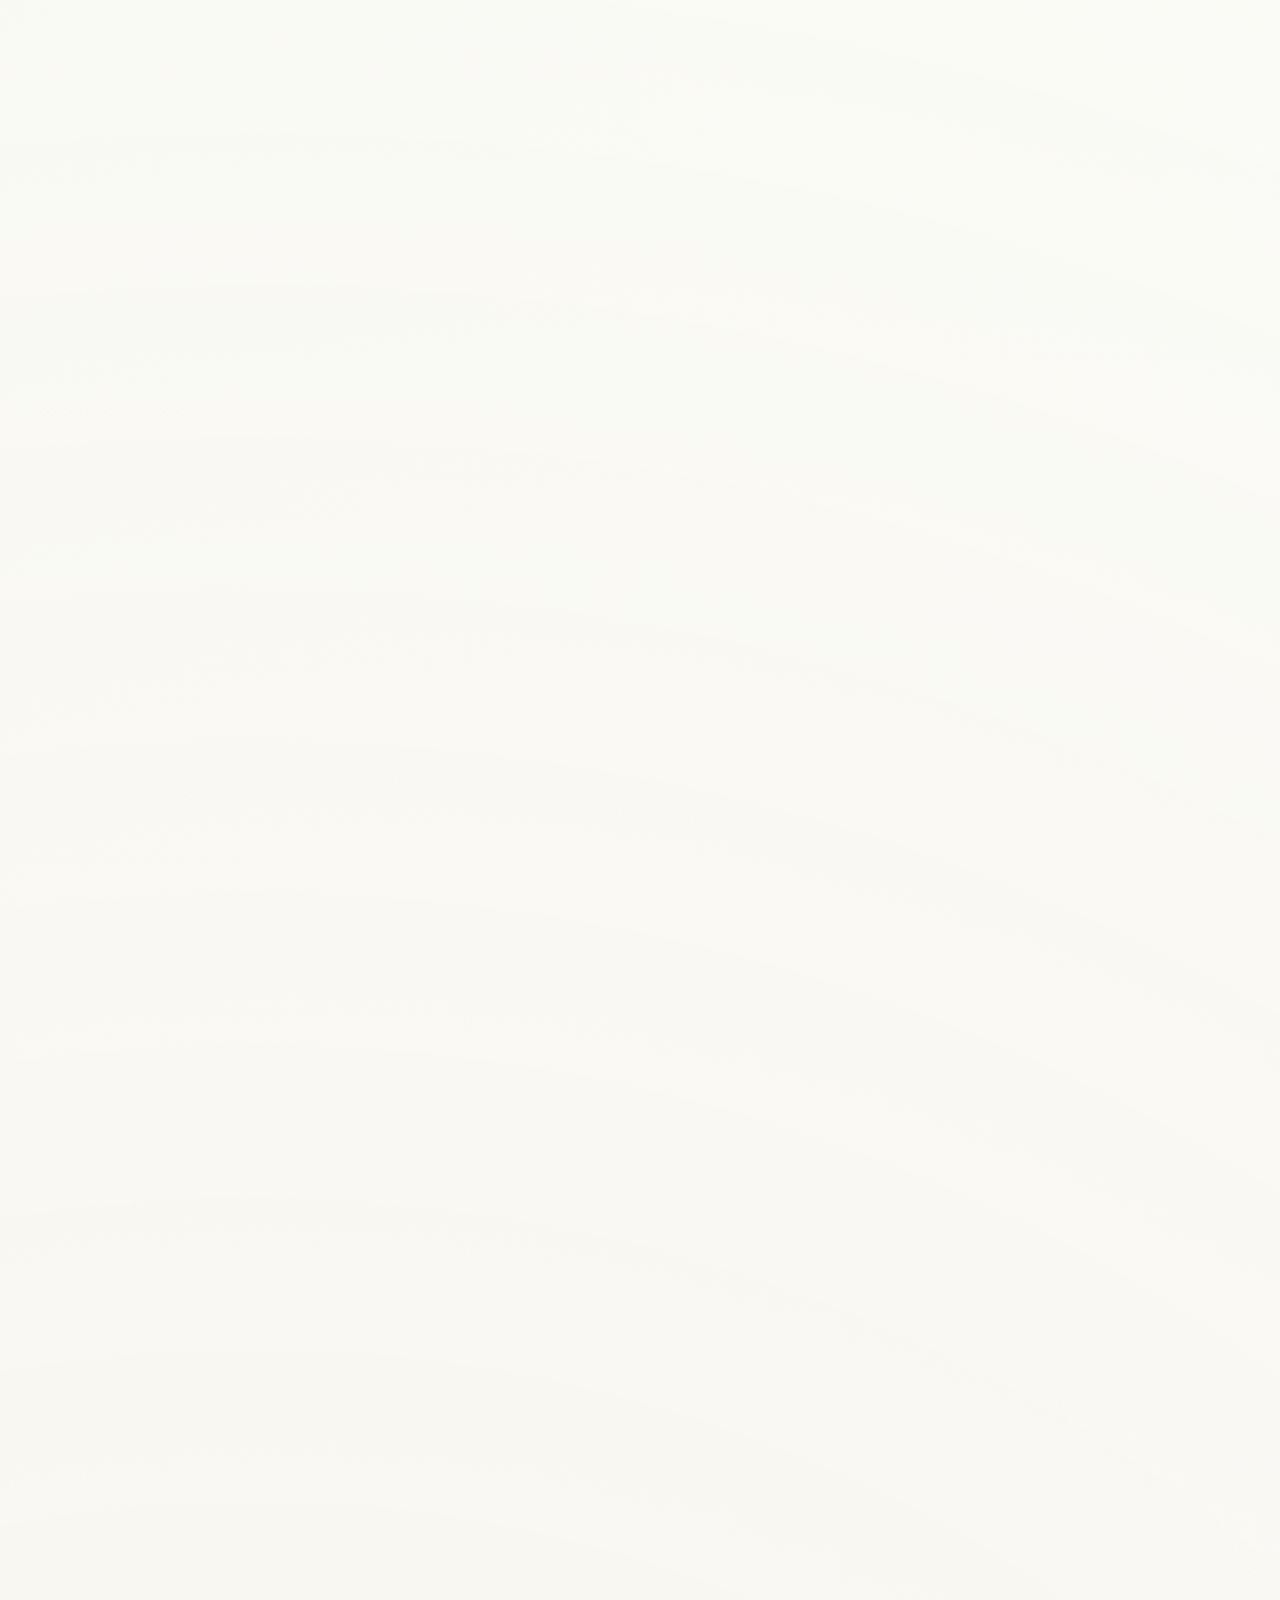
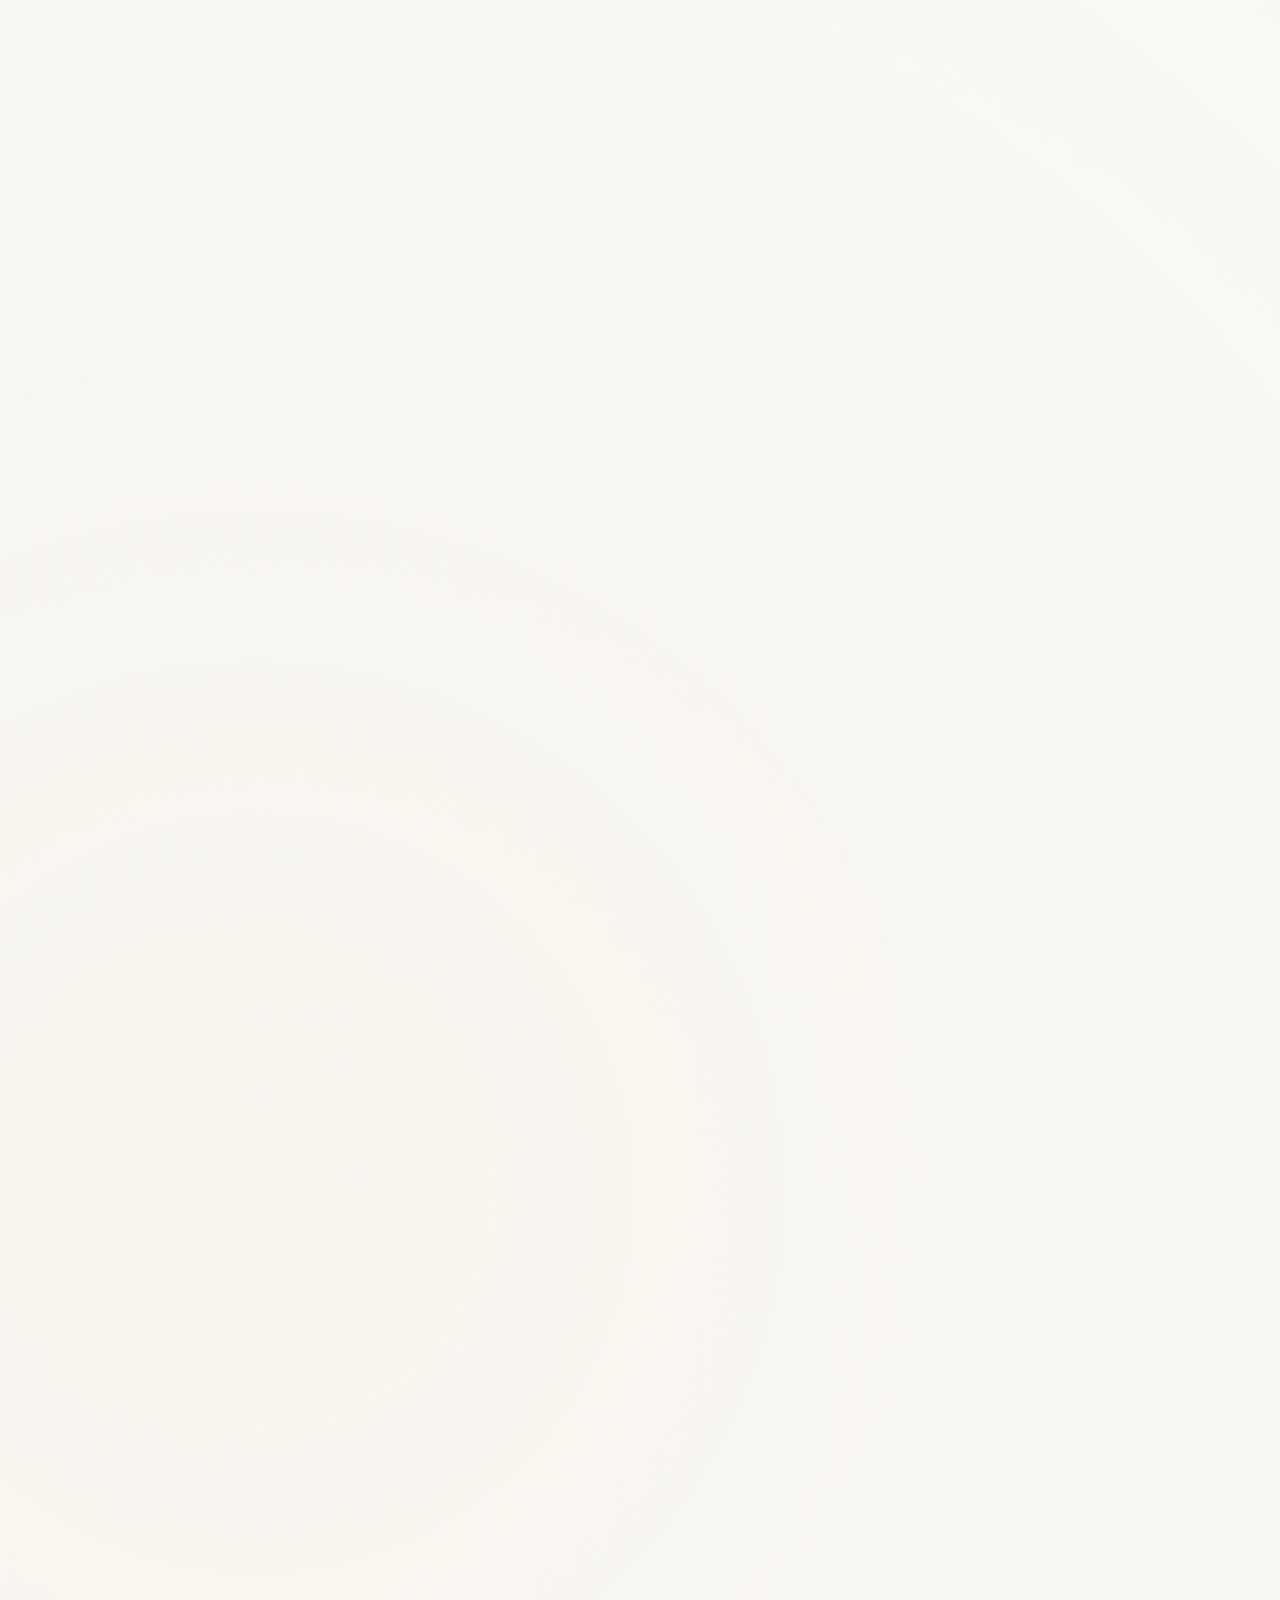
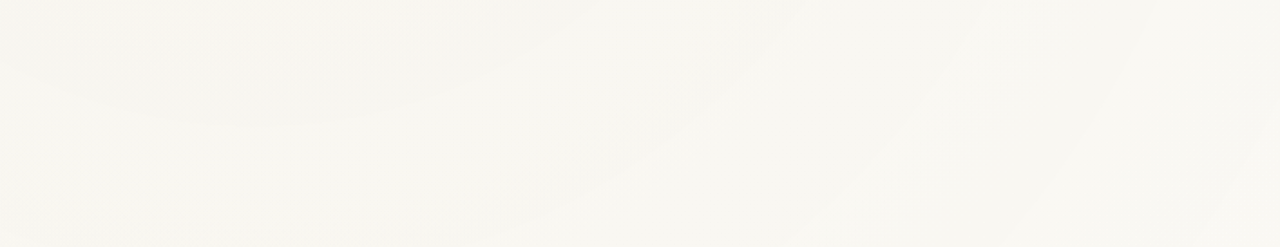
==== commit a9678625: "Add MertleBot to flowers section and create demo page - Added MertleBot module to FLOWERS section wi" ====
--- a/index.html
+++ b/index.html
@@ -1,230 +1,300 @@
 <!DOCTYPE html>
 <html lang="en">
 <head>
-  <meta charset="UTF-8">
-  <meta name="viewport" content="width=device-width, initial-scale=1.0">
-  <title>paradime.technologies</title>
-  <link rel="preconnect" href="https://fonts.googleapis.com">
-  <style>
-    @font-face {
-      font-family: 'Monocraft';
-      src: url('fonts/Monocraft.otf') format('opentype');
-      font-weight: normal;
-      font-style: normal;
-      font-display: swap;
-    }
-
-    * {
-      margin: 0;
-      padding: 0;
-      box-sizing: border-box;
-    }
-
-    html {
-      font-size: 13px;
-    }
-
-    body {
-      font-family: 'Monocraft', 'Courier New', monospace;
-      background: #fafafa;
-      color: #111;
-      min-height: 100vh;
-      display: flex;
-      flex-direction: column;
-      overflow-x: hidden;
-      -webkit-font-smoothing: none;
-      -moz-osx-font-smoothing: unset;
-    }
-
-    /* ─── HEADER / NAV ─── */
-
-    header {
-      width: 100%;
-      border-bottom: 1px solid #111;
-      padding: 0.9rem 2rem;
-      display: flex;
-      align-items: baseline;
-      justify-content: space-between;
-      flex-wrap: wrap;
-      gap: 1rem;
-      position: sticky;
-      top: 0;
-      background: #fafafa;
-      z-index: 100;
-    }
-
-    .brand {
-      font-size: 0.85rem;
-      letter-spacing: 0.08em;
-      text-transform: lowercase;
-      font-weight: normal;
-      white-space: nowrap;
-    }
-
-    nav {
-      display: flex;
-      align-items: baseline;
-      gap: 0.25rem;
-      flex-wrap: wrap;
-      font-size: 0.7rem;
-      letter-spacing: 0.04em;
-    }
-
-    nav a {
-      color: #111;
-      text-decoration: none;
-      padding: 0.15rem 0.4rem;
-      transition: background 0.1s;
-      white-space: nowrap;
-    }
-
-    nav a:hover {
-      background: #111;
-      color: #fafafa;
-    }
-
-    nav a.active {
-      background: #111;
-      color: #fafafa;
-    }
-
-    .nav-separator {
-      color: #999;
-      user-select: none;
-    }
-
-    .nav-bracket {
-      color: #999;
-      user-select: none;
-      font-size: 0.7rem;
-    }
-
-    /* ─── MAIN ─── */
-
-    main {
-      flex: 1;
-      display: flex;
-      flex-direction: column;
-      align-items: center;
-      justify-content: center;
-      padding: 4rem 2rem;
-      position: relative;
-    }
-
-    .coming-soon {
-      text-align: center;
-    }
-
-    .coming-soon h1 {
-      font-size: clamp(1.4rem, 4vw, 2.8rem);
-      font-weight: normal;
-      letter-spacing: 0.12em;
-      text-transform: lowercase;
-      line-height: 1.2;
-      margin-bottom: 1.2rem;
-    }
-
-    .coming-soon .sub {
-      font-size: clamp(0.55rem, 1vw, 0.7rem);
-      letter-spacing: 0.2em;
-      color: #888;
-      text-transform: lowercase;
-    }
-
-    /* ─── FLOWER ORNAMENT ─── */
-
-    .flower-glyph {
-      font-size: clamp(2rem, 5vw, 3.5rem);
-      margin-bottom: 1.5rem;
-      opacity: 0.15;
-      line-height: 1;
-      user-select: none;
-    }
-
-    /* ─── SUBTLE GRID (brutalist touch) ─── */
-
-    .grid-bg {
-      position: fixed;
-      top: 0;
-      left: 0;
-      width: 100%;
-      height: 100%;
-      pointer-events: none;
-      z-index: 0;
-      background-image:
-        linear-gradient(rgba(0,0,0,0.02) 1px, transparent 1px),
-        linear-gradient(90deg, rgba(0,0,0,0.02) 1px, transparent 1px);
-      background-size: 28px 28px;
-    }
-
-    main, header, footer {
-      position: relative;
-      z-index: 1;
-    }
-
-    /* ─── FOOTER ─── */
-
-    footer {
-      border-top: 1px solid #ddd;
-      padding: 0.75rem 2rem;
-      font-size: 0.55rem;
-      color: #bbb;
-      letter-spacing: 0.1em;
-      text-align: right;
-      text-transform: lowercase;
-    }
-
-    /* ─── RESPONSIVE ─── */
-
-    @media (max-width: 640px) {
-      header {
-        flex-direction: column;
-        align-items: flex-start;
-        padding: 1rem 1.25rem;
-      }
-
-      nav {
-        font-size: 0.75rem;
-      }
-
-      main {
-        padding: 3rem 1.25rem;
-      }
-    }
-  </style>
+    <meta charset="UTF-8">
+    <meta name="viewport" content="width=device-width, initial-scale=1.0">
+    <title>Paradigm Technologies</title>
+    <link rel="stylesheet" href="css/styles.css">
 </head>
 <body>
-
-  <div class="grid-bg"></div>
-
-  <header>
-    <a href="/" class="brand" style="text-decoration:none;color:#111;">paradime.technologies</a>
-    <nav>
-      <a href="/index.html" class="active">landing</a>
-      <span class="nav-separator">/</span>
-      <a href="/flowers">flowers</a>
-      <span class="nav-separator">/</span>
-      <a href="/contact">contact</a>
-      <span class="nav-separator">/</span>
-      <a href="/about">about</a>
-      <span class="nav-separator">&nbsp;</span>
-      <span class="nav-bracket">:[</span>
-      <a href="/forward"> look forward</a>
-      <span class="nav-bracket">]</span>
-    </nav>
-  </header>
-
-  <main>
-    <div class="coming-soon">
-      <div class="flower-glyph">✾</div>
-      <h1>flowers coming soon</h1>
-      <p class="sub">— paradime.tech —</p>
+    <!-- Ripple Effect Container -->
+    <div id="ripple-container"></div>
+
+    <!-- Hero Section -->
+    <section id="hero" class="hero">
+        <!-- Scattered sketch annotations -->
+        <div class="scattered-notes">
+            <span class="sketch-note" style="top: 12%; left: 8%; transform: rotate(-8deg);">→ ideas</span>
+            <span class="sketch-note" style="top: 25%; right: 10%; transform: rotate(12deg);">think different</span>
+            <span class="sketch-note" style="bottom: 30%; left: 15%; transform: rotate(-5deg);">⚡</span>
+            <span class="sketch-note" style="bottom: 15%; right: 12%; transform: rotate(7deg);">~future~</span>
+            <span class="sketch-circle" style="top: 40%; left: 5%;"></span>
+            <span class="sketch-circle" style="bottom: 40%; right: 8%;"></span>
+        </div>
+        <div class="hero-content">
+            <h1 class="logo">PARADIGM TECHNOLOGIES</h1>
+            <div class="oval-line"></div>
+            <p class="typewriter" id="definition"></p>
+        </div>
+    </section>
+
+    <!-- Handwritten Notes Section -->
+    <section id="notes" class="notes-section">
+        <!-- More scattered sketches -->
+        <div class="section-sketches">
+            <span class="sketch-arrow" style="top: 10%; right: 15%; transform: rotate(45deg);">↗</span>
+            <span class="sketch-arrow" style="bottom: 20%; left: 10%; transform: rotate(-30deg);">↘</span>
+            <span class="sketch-underline" style="top: 50%; left: 5%;"></span>
+            <span class="sketch-note-small" style="top: 30%; right: 8%;">11:11 new beginnings</span>
+            <span class="sketch-note-small" style="bottom: 35%; left: 7%;">what does it mean to be the greatest?</span>
+        </div>
+        <div class="grid-paper">
+            <div class="note note-1 reveal-on-scroll">
+                <span class="handwritten">passion waters the money tree</span>
+            </div>
+            <div class="note note-2 reveal-on-scroll">
+                <span class="handwritten">bravery over perfection<br>feeling over thought</span>
+            </div>
+            <div class="note note-3 reveal-on-scroll">
+                <span class="handwritten">trapped in my conscious</span>
+            </div>
+            <div class="note note-4 reveal-on-scroll">
+                <span class="handwritten">did I wait too long</span>
+            </div>
+            <div class="note note-5 reveal-on-scroll">
+                <span class="handwritten">the tools we build<br>become who we are</span>
+            </div>
+            <div class="note note-6 reveal-on-scroll">
+                <span class="handwritten">create with intention<br>iterate with humility</span>
+            </div>
+            <div class="note note-7 reveal-on-scroll">
+                <span class="handwritten">1:11 new beginnings<br>my passion is divine<br>my love is pure</span>
+            </div>
+            <div class="note note-8 reveal-on-scroll">
+                <span class="handwritten">steve jobs.<br>kanye.<br>lebron.<br>steph curry.<br>flow state.</span>
+            </div>
+        </div>
+    </section>
+
+    <!-- Ocean Divider -->
+    <section id="ocean-divider" class="ocean-section">
+        <!-- Water annotations -->
+        <div class="ocean-notes">
+            <span class="water-note" style="top: 20%; left: 10%;">waves crash</span>
+            <span class="water-note" style="bottom: 25%; right: 15%;">salt water</span>
+            <span class="water-symbol" style="top: 35%; right: 20%;">~</span>
+            <span class="water-symbol" style="bottom: 40%; left: 18%;">~</span>
+            <span class="water-symbol" style="top: 60%; left: 25%;">~</span>
+        </div>
+        <div class="ocean-overlay">
+            <p class="ocean-text">chaos → renewal</p>
+            <p class="ocean-subtext">nature's violent serenity</p>
+        </div>
+    </section>
+
+    <!-- Philosophy Section -->
+    <section id="philosophy" class="philosophy-section">
+        <div class="philosophy-content reveal-on-scroll">
+            <div class="manifesto">
+                <p class="handwritten-large">my passion is divine</p>
+                <p class="handwritten-large">my love is pure</p>
+                <p class="handwritten-large">my forgiveness is sincere</p>
+                <p class="handwritten-large">my curiosity is human</p>
+                <p class="handwritten-large">my being is real</p>
+                <p class="handwritten-large">my soul is unfinished</p>
+            </div>
+        </div>
+    </section>
+
+    <!-- Tech Concepts Section -->
+    <section id="concepts" class="concepts-section">
+        <!-- Section annotations -->
+        <div class="concepts-sketches">
+            <span class="tech-note" style="top: 5%; left: 3%;">experimental</span>
+            <span class="tech-note" style="top: 15%; right: 5%;">computation</span>
+        </div>
+        <h2 class="section-title">PARADIGMS</h2>
+
+        <!-- ACOSTA -->
+        <div class="concept-module acosta reveal-on-scroll">
+            <div class="module-sketches">
+                <span class="sketch-annotation" style="top: 10px; right: 15px;">da vinci</span>
+                <span class="sketch-line" style="bottom: 15px; left: 15px;"></span>
+            </div>
+            <div class="concept-header">
+                <h3>ACOSTA</h3>
+                <span class="concept-tagline">Blueprint Generator</span>
+            </div>
+            <div class="concept-visual blueprint-container">
+                <div class="blueprint-grid"></div>
+                <div class="blueprint-lines"></div>
+                <p class="concept-description">Da Vinci meets Adobe XD. Generative design thinking.</p>
+            </div>
+        </div>
+
+        <!-- TERM1 -->
+        <div class="concept-module term1 reveal-on-scroll">
+            <div class="concept-header">
+                <h3>TERM1</h3>
+                <span class="concept-tagline">Command Interface</span>
+            </div>
+            <div class="concept-visual terminal-container">
+                <div class="terminal">
+                    <div class="terminal-header">
+                        <span class="terminal-dot red"></span>
+                        <span class="terminal-dot yellow"></span>
+                        <span class="terminal-dot green"></span>
+                    </div>
+                    <div class="terminal-body">
+                        <p class="terminal-line"><span class="prompt">$</span> paradigm --init</p>
+                        <p class="terminal-line output">Initializing new paradigm...</p>
+                        <p class="terminal-line output">Reality matrix loaded.</p>
+                        <p class="terminal-line"><span class="prompt">$</span> <span class="cursor">_</span></p>
+                    </div>
+                </div>
+            </div>
+        </div>
+
+        <!-- FORM -->
+        <div class="concept-module form reveal-on-scroll">
+            <div class="concept-header">
+                <h3>FORM</h3>
+                <span class="concept-tagline">Moodboard Engine</span>
+            </div>
+            <div class="concept-visual moodboard-container">
+                <div class="moodboard-grid">
+                    <div class="mood-cell"></div>
+                    <div class="mood-cell"></div>
+                    <div class="mood-cell"></div>
+                    <div class="mood-cell"></div>
+                </div>
+                <p class="concept-description">Early-stage art. Models. Concepts. Form follows vision.</p>
+            </div>
+        </div>
+
+        <!-- MIRROR -->
+        <div class="concept-module mirror reveal-on-scroll">
+            <div class="concept-header">
+                <h3>MIRROR</h3>
+                <span class="concept-tagline">Reflective Interface</span>
+            </div>
+            <div class="concept-visual mirror-container">
+                <div class="mirror-glass">
+                    <p class="mirror-pulse">Who are you becoming?</p>
+                </div>
+            </div>
+        </div>
+
+        <!-- COOKIE MONSTER -->
+        <div class="concept-module cookie-monster reveal-on-scroll">
+            <div class="concept-header">
+                <h3>COOKIE MONSTER</h3>
+                <span class="concept-tagline">Digital Consumption</span>
+            </div>
+            <div class="concept-visual cookie-container">
+                <div class="cookie-silhouette"></div>
+                <p class="concept-description">Abstract. Playful. Eerie. The cookies we leave behind.</p>
+            </div>
+        </div>
+    </section>
+
+    <!-- Nostalgia Section -->
+    <section id="nostalgia" class="nostalgia-section reveal-on-scroll">
+        <div class="nostalgia-content">
+            <h2 class="nostalgic-title">Early Tech Roots</h2>
+            <div class="device-showcase">
+                <div class="device-frame iphone5s"></div>
+                <p class="device-caption">Where it started. iPhone 5s minimalism.</p>
+            </div>
+        </div>
+    </section>
+
+    <!-- Flowers Section - Punch Tracker -->
+    <section id="flowers" class="flowers-section reveal-on-scroll">
+        <div class="flowers-content">
+            <h2 class="flowers-title">FLOWERS</h2>
+            <p class="flowers-subtitle">Digital gardens and meaningful creations</p>
+            
+            <!-- Punch Tracker Module -->
+            <div class="flower-module punch-tracker reveal-on-scroll">
+                <div class="flower-header">
+                    <h3>PUNCH TRACKER</h3>
+                    <span class="flower-tagline">The World's Most Beloved Baby Macaque</span>
+                </div>
+                <div class="flower-visual">
+                    <div class="punch-preview">
+                        <div class="punch-image">
+                            <img src="punchtracker/index.html" alt="Punch the Monkey" style="display: none;">
+                            <div class="punch-placeholder">
+                                <span class="monkey-emoji">🐒</span>
+                                <span class="heart-emoji">❤️</span>
+                            </div>
+                        </div>
+                        <div class="punch-info">
+                            <p class="punch-description">
+                                Real-time tracking website for Punch, the baby Japanese macaque at Ichikawa City Zoo.
+                                Follow his journey from rejection to acceptance.
+                            </p>
+                            <div class="punch-stats">
+                                <span class="stat">Born: July 26, 2025</span>
+                                <span class="stat">Status: Social Integration</span>
+                                <span class="stat">Comfort: IKEA Orangutan Plushie</span>
+                            </div>
+                            <a href="/punchtracker" class="visit-button" target="_blank">
+                                Visit Punch Tracker →
+                            </a>
+                        </div>
+                    </div>
+                </div>
+            </div>
+            
+            <!-- MertleBot Module -->
+            <div class="flower-module mertlebot reveal-on-scroll">
+                <div class="flower-header">
+                    <h3>MERTLEBOT</h3>
+                    <span class="flower-tagline">AI Hardware Assistant - Demo Version</span>
+                </div>
+                <div class="flower-visual">
+                    <div class="punch-preview">
+                        <div class="punch-image">
+                            <div class="punch-placeholder">
+                                <span class="monkey-emoji">🤖</span>
+                                <span class="heart-emoji">⚡</span>
+                            </div>
+                        </div>
+                        <div class="punch-info">
+                            <p class="punch-description">
+                                Turn hardware project ideas into detailed designs with wiring diagrams, parts lists, code, and step-by-step guides. 
+                                From simple LED circuits to complex IoT projects, MertleBot helps makers of all skill levels build anything.
+                            </p>
+                            <div class="punch-stats">
+                                <span class="stat">AI: Claude + DeepSeek</span>
+                                <span class="stat">Boards: ALL Supported</span>
+                                <span class="stat">Skill: MONKEY to EXPERT</span>
+                            </div>
+                            <a href="/mertlebot" class="visit-button" target="_blank">
+                                Try MertleBot Demo →
+                            </a>
+                        </div>
+                    </div>
+                </div>
+            </div>
+            
+            <!-- More flowers can be added here -->
+            <div class="flowers-note">
+                <p class="handwritten-small">More digital flowers blooming soon...</p>
+            </div>
+        </div>
+    </section>
+
+    <!-- Hidden Easter Egg: Fear Drawing -->
+    <div id="fear-easter-egg" class="easter-egg hidden">
+        <div class="easter-egg-content">
+            <div class="fear-drawing">
+                <p class="fear-text">BUT YOU FINALLY FACED<br>YOUR GREATEST<br><span class="fear-red">FEAR</span></p>
+            </div>
+            <button class="close-easter-egg">×</button>
+        </div>
     </div>
-  </main>
-
-  <footer>
-    paradime.technologies — 2026
-  </footer>
-
+
+    <!-- Footer -->
+    <footer class="footer">
+        <p class="footer-text">PARADIGM TECHNOLOGIES</p>
+        <p class="footer-subtext">all human-made creations that extend and change our abilities</p>
+        <div class="footer-oval"></div>
+    </footer>
+
+    <script src="js/main.js"></script>
 </body>
 </html>
+<!-- Trigger rebuild -->
--- a/css/styles.css
+++ b/css/styles.css
@@ -0,0 +1,1317 @@
+/* ==========================================
+   PARADIGM TECHNOLOGIES - STYLESHEET
+   Raw Digital Humanism + Futuristic Minimalism
+   ========================================== */
+
+/* CSS Variables - Color Palette */
+:root {
+    /* Core Palette */
+    --white: #FFFFFF;
+    --museum-white: #FAFAFA;
+    --clay-brown: #C9A882;
+    --charcoal: #2C2C2C;
+    --graphite: #6B6B6B;
+    --ocean-teal: #5A7C7E;
+    --black-ink: #000000;
+    --fear-red: #D32F2F;
+
+    /* Typography */
+    --font-primary: 'Helvetica Neue', 'Arial', sans-serif;
+    --font-handwritten: 'Courier New', 'Courier', monospace;
+
+    /* Spacing */
+    --section-padding: 8rem 2rem;
+    --grid-size: 20px;
+}
+
+/* ==========================================
+   RESET & BASE STYLES
+   ========================================== */
+
+* {
+    margin: 0;
+    padding: 0;
+    box-sizing: border-box;
+}
+
+html {
+    scroll-behavior: smooth;
+    font-size: 16px;
+}
+
+body {
+    font-family: var(--font-primary);
+    background:
+        radial-gradient(circle at 20% 30%, rgba(201, 168, 130, 0.08) 0%, transparent 40%),
+        radial-gradient(circle at 80% 70%, rgba(90, 124, 126, 0.08) 0%, transparent 40%),
+        radial-gradient(circle at 50% 90%, rgba(201, 168, 130, 0.05) 0%, transparent 50%),
+        linear-gradient(135deg, rgba(250, 250, 245, 1) 0%, rgba(255, 255, 255, 1) 100%);
+    color: var(--black-ink);
+    line-height: 1.6;
+    overflow-x: hidden;
+    position: relative;
+}
+
+body::before {
+    content: '';
+    position: fixed;
+    top: 0;
+    left: 0;
+    width: 100%;
+    height: 100%;
+    background-image:
+        repeating-linear-gradient(
+            0deg,
+            transparent,
+            transparent 2px,
+            rgba(201, 168, 130, 0.025) 2px,
+            rgba(201, 168, 130, 0.025) 3px
+        ),
+        repeating-linear-gradient(
+            90deg,
+            transparent,
+            transparent 2px,
+            rgba(90, 124, 126, 0.015) 2px,
+            rgba(90, 124, 126, 0.015) 3px
+        );
+    pointer-events: none;
+    z-index: 0;
+}
+
+/* ==========================================
+   RIPPLE EFFECT CONTAINER
+   ========================================== */
+
+#ripple-container {
+    position: fixed;
+    top: 0;
+    left: 0;
+    width: 100%;
+    height: 100%;
+    pointer-events: none;
+    z-index: 9999;
+}
+
+.ripple {
+    position: absolute;
+    border-radius: 50%;
+    background: rgba(90, 124, 126, 0.3);
+    transform: scale(0);
+    animation: ripple-animation 0.8s ease-out;
+    pointer-events: none;
+}
+
+@keyframes ripple-animation {
+    to {
+        transform: scale(4);
+        opacity: 0;
+    }
+}
+
+/* ==========================================
+   HERO SECTION
+   ========================================== */
+
+.hero {
+    min-height: 100vh;
+    display: flex;
+    align-items: center;
+    justify-content: center;
+    background:
+        linear-gradient(135deg, rgba(201, 168, 130, 0.05) 0%, transparent 50%),
+        linear-gradient(-45deg, rgba(90, 124, 126, 0.05) 0%, transparent 50%),
+        var(--white);
+    position: relative;
+    overflow: hidden;
+}
+
+.hero::before {
+    content: 'create';
+    position: absolute;
+    top: 15%;
+    right: 10%;
+    font-family: var(--font-handwritten);
+    font-size: 1.5rem;
+    color: rgba(201, 168, 130, 0.15);
+    transform: rotate(15deg);
+    font-style: italic;
+}
+
+.hero::after {
+    content: 'evolve';
+    position: absolute;
+    bottom: 20%;
+    left: 8%;
+    font-family: var(--font-handwritten);
+    font-size: 1.5rem;
+    color: rgba(90, 124, 126, 0.15);
+    transform: rotate(-12deg);
+    font-style: italic;
+}
+
+.hero-content {
+    text-align: center;
+    max-width: 900px;
+    padding: 2rem;
+    position: relative;
+    z-index: 1;
+}
+
+.logo {
+    font-size: 2.5rem;
+    font-weight: 400;
+    letter-spacing: 0.4em;
+    color: var(--charcoal);
+    margin-bottom: 2rem;
+    text-transform: uppercase;
+    position: relative;
+}
+
+.logo::after {
+    content: '';
+    position: absolute;
+    bottom: -10px;
+    left: 50%;
+    transform: translateX(-50%);
+    width: 120%;
+    height: 2px;
+    background: linear-gradient(90deg, transparent, var(--clay-brown), transparent);
+}
+
+.oval-line {
+    width: 600px;
+    height: 2px;
+    border: 1px solid var(--black-ink);
+    border-radius: 50%;
+    margin: 0 auto 3rem;
+    max-width: 90%;
+}
+
+.typewriter {
+    font-size: 1.2rem;
+    font-weight: 300;
+    color: var(--graphite);
+    letter-spacing: 0.05em;
+    min-height: 2em;
+    font-style: italic;
+}
+
+/* ==========================================
+   NOTES SECTION - GRID PAPER
+   ========================================== */
+
+.notes-section {
+    padding: var(--section-padding);
+    background-color: #F5F5F0;
+    background-image:
+        linear-gradient(rgba(201, 168, 130, 0.08) 1px, transparent 1px),
+        linear-gradient(90deg, rgba(201, 168, 130, 0.08) 1px, transparent 1px);
+    background-size: var(--grid-size) var(--grid-size);
+    position: relative;
+    min-height: 80vh;
+    overflow: hidden;
+}
+
+.notes-section::before {
+    content: '→';
+    position: absolute;
+    top: 12%;
+    left: 5%;
+    font-size: 3rem;
+    color: rgba(201, 168, 130, 0.2);
+    transform: rotate(25deg);
+}
+
+.notes-section::after {
+    content: '*';
+    position: absolute;
+    bottom: 15%;
+    right: 8%;
+    font-size: 4rem;
+    color: rgba(90, 124, 126, 0.15);
+    font-family: serif;
+}
+
+.grid-paper {
+    max-width: 1200px;
+    margin: 0 auto;
+    display: grid;
+    grid-template-columns: repeat(auto-fit, minmax(250px, 1fr));
+    gap: 4rem;
+    padding: 4rem 2rem;
+}
+
+.note {
+    opacity: 0;
+    transform: translateY(30px);
+    transition: all 0.8s cubic-bezier(0.4, 0, 0.2, 1);
+}
+
+.note.visible {
+    opacity: 1;
+    transform: translateY(0);
+}
+
+.handwritten {
+    font-family: var(--font-handwritten);
+    font-size: 1.5rem;
+    color: var(--charcoal);
+    line-height: 1.9;
+    display: inline-block;
+    transform: rotate(-2deg);
+    position: relative;
+    padding: 1.5rem;
+    border-left: 3px solid rgba(201, 168, 130, 0.3);
+    padding-left: 2rem;
+}
+
+.handwritten::before {
+    content: '';
+    position: absolute;
+    width: 100%;
+    height: 100%;
+    background:
+        linear-gradient(135deg, rgba(201, 168, 130, 0.08) 0%, transparent 100%);
+    top: -5px;
+    left: -5px;
+    z-index: -1;
+    transform: rotate(1deg);
+    border-radius: 2px;
+}
+
+.handwritten::after {
+    content: '—';
+    position: absolute;
+    left: 0.5rem;
+    top: 50%;
+    transform: translateY(-50%);
+    color: var(--clay-brown);
+    opacity: 0.4;
+}
+
+/* ==========================================
+   OCEAN DIVIDER
+   ========================================== */
+
+.ocean-section {
+    width: 100%;
+    height: 70vh;
+    background:
+        linear-gradient(180deg, rgba(90, 124, 126, 0.4) 0%, rgba(90, 124, 126, 0.6) 50%, rgba(44, 44, 44, 0.8) 100%),
+        url('data:image/svg+xml,<svg xmlns="http://www.w3.org/2000/svg" viewBox="0 0 1200 600"><rect fill="%235A7C7E" width="1200" height="600"/><path fill="%234A6C6E" opacity="0.6" d="M0 250 Q300 200 600 250 T1200 250 V600 H0 Z"/><path fill="%233A5C5E" opacity="0.7" d="M0 320 Q300 270 600 320 T1200 320 V600 H0 Z"/><path fill="%232C4C4E" opacity="0.8" d="M0 400 Q300 350 600 400 T1200 400 V600 H0 Z"/></svg>');
+    background-size: cover;
+    background-position: center;
+    position: relative;
+    display: flex;
+    align-items: center;
+    justify-content: center;
+    overflow: hidden;
+}
+
+.ocean-section::before {
+    content: '~';
+    position: absolute;
+    top: 20%;
+    left: 15%;
+    font-size: 5rem;
+    color: rgba(255, 255, 255, 0.1);
+    font-family: serif;
+    animation: float 6s ease-in-out infinite;
+}
+
+.ocean-section::after {
+    content: '~';
+    position: absolute;
+    bottom: 25%;
+    right: 20%;
+    font-size: 4rem;
+    color: rgba(255, 255, 255, 0.08);
+    font-family: serif;
+    animation: float 8s ease-in-out infinite reverse;
+}
+
+@keyframes float {
+    0%, 100% { transform: translateY(0px); }
+    50% { transform: translateY(-20px); }
+}
+
+.ocean-overlay {
+    text-align: center;
+    position: relative;
+    z-index: 10;
+}
+
+.ocean-overlay::before {
+    content: '';
+    position: absolute;
+    top: -50px;
+    left: 50%;
+    transform: translateX(-50%);
+    width: 2px;
+    height: 40px;
+    background: linear-gradient(180deg, transparent, rgba(255, 255, 255, 0.3));
+}
+
+.ocean-text {
+    font-size: 3rem;
+    color: var(--white);
+    font-weight: 300;
+    letter-spacing: 0.3em;
+    text-transform: lowercase;
+    text-shadow: 0 2px 20px rgba(0, 0, 0, 0.3);
+    font-family: var(--font-primary);
+}
+
+/* ==========================================
+   PHILOSOPHY SECTION
+   ========================================== */
+
+.philosophy-section {
+    padding: var(--section-padding);
+    background:
+        radial-gradient(circle at 70% 30%, rgba(201, 168, 130, 0.04) 0%, transparent 60%),
+        var(--white);
+    position: relative;
+    overflow: hidden;
+}
+
+.philosophy-section::before {
+    content: '"';
+    position: absolute;
+    top: 10%;
+    left: 5%;
+    font-size: 15rem;
+    color: rgba(201, 168, 130, 0.06);
+    font-family: Georgia, serif;
+    line-height: 0.8;
+}
+
+.philosophy-section::after {
+    content: '⁂';
+    position: absolute;
+    bottom: 10%;
+    right: 10%;
+    font-size: 3rem;
+    color: rgba(90, 124, 126, 0.1);
+}
+
+.philosophy-content {
+    max-width: 800px;
+    margin: 0 auto;
+    text-align: center;
+    position: relative;
+    z-index: 1;
+}
+
+.manifesto {
+    display: flex;
+    flex-direction: column;
+    gap: 2.5rem;
+    padding: 3rem 2rem;
+}
+
+.handwritten-large {
+    font-family: var(--font-handwritten);
+    font-size: 2rem;
+    color: var(--charcoal);
+    line-height: 1.7;
+    transform: rotate(-1deg);
+    transition: all 0.4s cubic-bezier(0.4, 0, 0.2, 1);
+    position: relative;
+    padding: 0.5rem 0;
+}
+
+.handwritten-large::before {
+    content: '';
+    position: absolute;
+    bottom: 0;
+    left: 0;
+    width: 0;
+    height: 1px;
+    background: var(--clay-brown);
+    transition: width 0.4s ease;
+}
+
+.handwritten-large:hover {
+    transform: rotate(1deg) scale(1.02);
+    color: var(--black-ink);
+}
+
+.handwritten-large:hover::before {
+    width: 100%;
+}
+
+.handwritten-large:nth-child(even) {
+    transform: rotate(0.8deg);
+}
+
+.handwritten-large:nth-child(3n) {
+    transform: rotate(-0.6deg);
+}
+
+/* ==========================================
+   CONCEPTS SECTION
+   ========================================== */
+
+.concepts-section {
+    padding: var(--section-padding);
+    background-color: var(--museum-white);
+}
+
+.section-title {
+    text-align: center;
+    font-size: 2.5rem;
+    font-weight: 300;
+    letter-spacing: 0.3em;
+    margin-bottom: 6rem;
+    color: var(--black-ink);
+}
+
+.concept-module {
+    max-width: 1000px;
+    margin: 0 auto 8rem;
+    padding: 4rem 2rem;
+    background:
+        linear-gradient(135deg, rgba(255, 255, 255, 0.98) 0%, rgba(250, 250, 245, 1) 100%);
+    border: 1px solid rgba(201, 168, 130, 0.15);
+    border-left: 4px solid rgba(201, 168, 130, 0.3);
+    transition: all 0.5s cubic-bezier(0.4, 0, 0.2, 1);
+    position: relative;
+    box-shadow: 0 2px 15px rgba(0, 0, 0, 0.03);
+}
+
+.concept-module::before {
+    content: '';
+    position: absolute;
+    top: 20px;
+    right: 20px;
+    width: 40px;
+    height: 40px;
+    border: 2px solid rgba(201, 168, 130, 0.1);
+    border-radius: 50%;
+    pointer-events: none;
+}
+
+.concept-module:hover {
+    transform: translateY(-8px) rotate(0.5deg);
+    box-shadow: 0 15px 50px rgba(201, 168, 130, 0.15);
+    border-left-color: var(--ocean-teal);
+}
+
+.concept-header {
+    text-align: center;
+    margin-bottom: 3rem;
+}
+
+.concept-header h3 {
+    font-size: 2rem;
+    font-weight: 400;
+    letter-spacing: 0.2em;
+    margin-bottom: 0.5rem;
+}
+
+.concept-tagline {
+    font-size: 1rem;
+    color: var(--graphite);
+    letter-spacing: 0.1em;
+    text-transform: uppercase;
+}
+
+.concept-description {
+    text-align: center;
+    font-size: 1.1rem;
+    color: var(--graphite);
+    margin-top: 2rem;
+    font-style: italic;
+}
+
+/* ACOSTA - Blueprint */
+.blueprint-container {
+    height: 300px;
+    position: relative;
+    background: linear-gradient(to bottom, #f5f5f5, #ffffff);
+    border: 1px solid var(--graphite);
+}
+
+.blueprint-grid {
+    width: 100%;
+    height: 100%;
+    background-image:
+        linear-gradient(rgba(0, 0, 0, 0.05) 1px, transparent 1px),
+        linear-gradient(90deg, rgba(0, 0, 0, 0.05) 1px, transparent 1px);
+    background-size: 20px 20px;
+}
+
+.blueprint-lines {
+    position: absolute;
+    top: 50%;
+    left: 50%;
+    transform: translate(-50%, -50%);
+    width: 200px;
+    height: 200px;
+    border: 2px solid var(--ocean-teal);
+    border-radius: 50%;
+}
+
+.blueprint-lines::before,
+.blueprint-lines::after {
+    content: '';
+    position: absolute;
+    background: var(--ocean-teal);
+}
+
+.blueprint-lines::before {
+    width: 2px;
+    height: 100%;
+    left: 50%;
+    transform: translateX(-50%);
+}
+
+.blueprint-lines::after {
+    width: 100%;
+    height: 2px;
+    top: 50%;
+    transform: translateY(-50%);
+}
+
+/* TERM1 - Terminal */
+.terminal-container {
+    max-width: 800px;
+    margin: 0 auto;
+}
+
+.terminal {
+    background: var(--charcoal);
+    border-radius: 8px;
+    overflow: hidden;
+    font-family: 'Courier New', monospace;
+}
+
+.terminal-header {
+    background: #3C3C3C;
+    padding: 0.8rem;
+    display: flex;
+    gap: 0.5rem;
+}
+
+.terminal-dot {
+    width: 12px;
+    height: 12px;
+    border-radius: 50%;
+}
+
+.terminal-dot.red { background: #FF5F56; }
+.terminal-dot.yellow { background: #FFBD2E; }
+.terminal-dot.green { background: #27C93F; }
+
+.terminal-body {
+    padding: 2rem;
+    color: #0F0;
+    font-size: 1rem;
+}
+
+.terminal-line {
+    margin-bottom: 0.5rem;
+}
+
+.prompt {
+    color: var(--ocean-teal);
+    margin-right: 0.5rem;
+}
+
+.output {
+    color: #888;
+}
+
+.cursor {
+    animation: blink 1s infinite;
+}
+
+@keyframes blink {
+    0%, 49% { opacity: 1; }
+    50%, 100% { opacity: 0; }
+}
+
+/* FORM - Moodboard */
+.moodboard-grid {
+    display: grid;
+    grid-template-columns: repeat(2, 1fr);
+    gap: 1rem;
+    max-width: 600px;
+    margin: 0 auto;
+}
+
+.mood-cell {
+    aspect-ratio: 1;
+    background: linear-gradient(135deg, var(--clay-brown), var(--ocean-teal));
+    border: 1px solid rgba(0, 0, 0, 0.1);
+    transition: all 0.3s ease;
+}
+
+.mood-cell:hover {
+    transform: scale(1.05);
+    box-shadow: 0 5px 20px rgba(0, 0, 0, 0.1);
+}
+
+.mood-cell:nth-child(1) { background: linear-gradient(135deg, #C9A882, #F5F5F5); }
+.mood-cell:nth-child(2) { background: linear-gradient(135deg, #5A7C7E, #2C2C2C); }
+.mood-cell:nth-child(3) { background: linear-gradient(135deg, #6B6B6B, #FFFFFF); }
+.mood-cell:nth-child(4) { background: linear-gradient(135deg, #2C2C2C, #C9A882); }
+
+/* MIRROR - Reflective */
+.mirror-container {
+    height: 300px;
+    display: flex;
+    align-items: center;
+    justify-content: center;
+}
+
+.mirror-glass {
+    width: 80%;
+    max-width: 600px;
+    height: 200px;
+    background: linear-gradient(135deg, rgba(255,255,255,0.1), rgba(255,255,255,0.3));
+    backdrop-filter: blur(10px);
+    border: 1px solid rgba(0, 0, 0, 0.1);
+    display: flex;
+    align-items: center;
+    justify-content: center;
+    position: relative;
+}
+
+.mirror-pulse {
+    font-size: 1.5rem;
+    color: var(--charcoal);
+    font-weight: 300;
+    animation: pulse 3s infinite;
+}
+
+@keyframes pulse {
+    0%, 100% { opacity: 0.6; }
+    50% { opacity: 1; }
+}
+
+/* COOKIE MONSTER - Silhouette */
+.cookie-container {
+    height: 300px;
+    display: flex;
+    flex-direction: column;
+    align-items: center;
+    justify-content: center;
+}
+
+.cookie-silhouette {
+    width: 150px;
+    height: 150px;
+    background: radial-gradient(circle at 30% 30%, var(--charcoal), var(--black-ink));
+    border-radius: 50%;
+    position: relative;
+    margin-bottom: 2rem;
+}
+
+.cookie-silhouette::before,
+.cookie-silhouette::after {
+    content: '';
+    position: absolute;
+    width: 30px;
+    height: 30px;
+    background: var(--clay-brown);
+    border-radius: 50%;
+}
+
+.cookie-silhouette::before {
+    top: 20%;
+    left: 20%;
+}
+
+.cookie-silhouette::after {
+    bottom: 30%;
+    right: 25%;
+}
+
+/* ==========================================
+   NOSTALGIA SECTION
+   ========================================== */
+
+.nostalgia-section {
+    padding: var(--section-padding);
+    background-color: var(--white);
+    text-align: center;
+}
+
+.nostalgic-title {
+    font-size: 2rem;
+    font-weight: 300;
+    letter-spacing: 0.2em;
+    margin-bottom: 4rem;
+    color: var(--charcoal);
+}
+
+.device-showcase {
+    display: flex;
+    flex-direction: column;
+    align-items: center;
+    gap: 2rem;
+}
+
+.device-frame {
+    width: 200px;
+    height: 350px;
+    background: linear-gradient(135deg, #2C2C2C, #3C3C3C);
+    border-radius: 20px;
+    border: 3px solid var(--charcoal);
+    position: relative;
+    box-shadow: 0 10px 40px rgba(0, 0, 0, 0.2);
+}
+
+.device-frame::before {
+    content: '';
+    position: absolute;
+    top: 10px;
+    left: 50%;
+    transform: translateX(-50%);
+    width: 50px;
+    height: 5px;
+    background: #1C1C1C;
+    border-radius: 5px;
+}
+
+.device-caption {
+    font-size: 1rem;
+    color: var(--graphite);
+    font-style: italic;
+}
+
+/* ==========================================
+   EASTER EGG - FEAR
+   ========================================== */
+
+.easter-egg {
+    position: fixed;
+    top: 0;
+    left: 0;
+    width: 100%;
+    height: 100%;
+    background: rgba(0, 0, 0, 0.9);
+    display: flex;
+    align-items: center;
+    justify-content: center;
+    z-index: 10000;
+    transition: opacity 0.3s ease;
+}
+
+.easter-egg.hidden {
+    display: none;
+    opacity: 0;
+}
+
+.easter-egg-content {
+    position: relative;
+    background: var(--white);
+    padding: 4rem;
+    max-width: 600px;
+    text-align: center;
+}
+
+.fear-drawing {
+    font-family: var(--font-handwritten);
+}
+
+.fear-text {
+    font-size: 2rem;
+    line-height: 1.4;
+    color: var(--black-ink);
+    font-weight: bold;
+}
+
+.fear-red {
+    color: var(--fear-red);
+    font-size: 3rem;
+    display: block;
+    margin-top: 1rem;
+}
+
+.close-easter-egg {
+    position: absolute;
+    top: 1rem;
+    right: 1rem;
+    background: none;
+    border: none;
+    font-size: 2rem;
+    cursor: pointer;
+    color: var(--charcoal);
+    transition: color 0.3s ease;
+}
+
+.close-easter-egg:hover {
+    color: var(--fear-red);
+}
+
+/* ==========================================
+   FOOTER
+   ========================================== */
+
+.footer {
+    padding: 6rem 2rem;
+    background-color: var(--white);
+    text-align: center;
+}
+
+.footer-text {
+    font-size: 1.5rem;
+    font-weight: 300;
+    letter-spacing: 0.3em;
+    margin-bottom: 1rem;
+}
+
+.footer-subtext {
+    font-size: 1rem;
+    color: var(--graphite);
+    font-style: italic;
+    margin-bottom: 2rem;
+}
+
+.footer-oval {
+    width: 400px;
+    height: 2px;
+    border: 1px solid var(--black-ink);
+    border-radius: 50%;
+    margin: 0 auto;
+    max-width: 90%;
+}
+
+/* ==========================================
+   SCROLL REVEAL ANIMATION
+   ========================================== */
+
+.reveal-on-scroll {
+    opacity: 0;
+    transform: translateY(40px);
+    transition: all 0.8s cubic-bezier(0.4, 0, 0.2, 1);
+}
+
+.reveal-on-scroll.visible {
+    opacity: 1;
+    transform: translateY(0);
+}
+
+/* ==========================================
+   RESPONSIVE DESIGN
+   ========================================== */
+
+@media (max-width: 768px) {
+    :root {
+        --section-padding: 4rem 1.5rem;
+    }
+
+    .logo {
+        font-size: 1.5rem;
+        letter-spacing: 0.2em;
+    }
+
+    .oval-line {
+        width: 300px;
+    }
+
+    .ocean-text {
+        font-size: 1.5rem;
+    }
+
+    .section-title {
+        font-size: 1.8rem;
+    }
+
+    .handwritten-large {
+        font-size: 1.4rem;
+    }
+
+    .concept-module {
+        padding: 2rem 1rem;
+        margin-bottom: 4rem;
+    }
+
+    .grid-paper {
+        grid-template-columns: 1fr;
+        gap: 2rem;
+    }
+}
+
+/* ==========================================
+   SCATTERED SKETCH ELEMENTS
+   ========================================== */
+
+.scattered-notes,
+.section-sketches,
+.ocean-notes,
+.concepts-sketches,
+.module-sketches {
+    position: absolute;
+    width: 100%;
+    height: 100%;
+    pointer-events: none;
+    z-index: 1;
+}
+
+.sketch-note,
+.sketch-note-small,
+.water-note,
+.tech-note,
+.sketch-annotation {
+    position: absolute;
+    font-family: var(--font-handwritten);
+    color: rgba(201, 168, 130, 0.4);
+    font-size: 1rem;
+    font-style: italic;
+    pointer-events: none;
+}
+
+.sketch-note-small {
+    font-size: 0.85rem;
+    color: rgba(90, 124, 126, 0.35);
+    max-width: 150px;
+    line-height: 1.4;
+}
+
+.water-note {
+    color: rgba(255, 255, 255, 0.6);
+    font-size: 0.9rem;
+    text-transform: lowercase;
+}
+
+.water-symbol {
+    position: absolute;
+    font-size: 3rem;
+    color: rgba(255, 255, 255, 0.15);
+    font-family: serif;
+    animation: floatWave 4s ease-in-out infinite;
+}
+
+@keyframes floatWave {
+    0%, 100% { transform: translateY(0); }
+    50% { transform: translateY(-15px); }
+}
+
+.tech-note {
+    font-size: 0.9rem;
+    color: rgba(201, 168, 130, 0.3);
+    text-transform: lowercase;
+}
+
+.sketch-annotation {
+    font-size: 0.75rem;
+    color: rgba(201, 168, 130, 0.5);
+}
+
+.sketch-circle {
+    position: absolute;
+    width: 60px;
+    height: 60px;
+    border: 1px dashed rgba(201, 168, 130, 0.2);
+    border-radius: 50%;
+    pointer-events: none;
+}
+
+.sketch-arrow {
+    position: absolute;
+    font-size: 2rem;
+    color: rgba(201, 168, 130, 0.25);
+    pointer-events: none;
+}
+
+.sketch-underline {
+    position: absolute;
+    width: 100px;
+    height: 1px;
+    background: linear-gradient(90deg, transparent, rgba(201, 168, 130, 0.3), transparent);
+    pointer-events: none;
+}
+
+.sketch-line {
+    position: absolute;
+    width: 50px;
+    height: 1px;
+    background: rgba(201, 168, 130, 0.2);
+    pointer-events: none;
+}
+
+.ocean-subtext {
+    font-size: 1.2rem;
+    color: rgba(255, 255, 255, 0.7);
+    font-weight: 300;
+    letter-spacing: 0.15em;
+    margin-top: 1rem;
+    font-style: italic;
+    font-family: var(--font-handwritten);
+}
+
+/* ==========================================
+   FLOWERS SECTION
+   ========================================== */
+
+.flowers-section {
+    padding: var(--section-padding);
+    background: 
+        radial-gradient(circle at 10% 20%, rgba(201, 168, 130, 0.05) 0%, transparent 40%),
+        radial-gradient(circle at 90% 80%, rgba(90, 124, 126, 0.05) 0%, transparent 40%),
+        linear-gradient(180deg, rgba(250, 250, 245, 0.9) 0%, rgba(255, 255, 255, 1) 100%);
+    position: relative;
+    overflow: hidden;
+}
+
+.flowers-content {
+    max-width: 1200px;
+    margin: 0 auto;
+    position: relative;
+}
+
+.flowers-title {
+    font-size: 4rem;
+    font-weight: 300;
+    letter-spacing: 0.3em;
+    text-align: center;
+    margin-bottom: 1rem;
+    color: var(--charcoal);
+    text-transform: uppercase;
+    position: relative;
+}
+
+.flowers-title::after {
+    content: '';
+    position: absolute;
+    bottom: -10px;
+    left: 50%;
+    transform: translateX(-50%);
+    width: 100px;
+    height: 1px;
+    background: linear-gradient(90deg, transparent, var(--clay-brown), transparent);
+}
+
+.flowers-subtitle {
+    text-align: center;
+    font-size: 1.2rem;
+    color: var(--graphite);
+    margin-bottom: 4rem;
+    font-style: italic;
+    font-family: var(--font-handwritten);
+}
+
+.flower-module {
+    background: rgba(255, 255, 255, 0.9);
+    border: 1px solid rgba(201, 168, 130, 0.15);
+    border-radius: 12px;
+    padding: 2.5rem;
+    margin-bottom: 3rem;
+    box-shadow: 
+        0 4px 20px rgba(0, 0, 0, 0.03),
+        0 1px 3px rgba(0, 0, 0, 0.05);
+    transition: all 0.3s ease;
+    position: relative;
+    overflow: hidden;
+}
+
+.flower-module:hover {
+    transform: translateY(-2px);
+    box-shadow: 
+        0 8px 30px rgba(0, 0, 0, 0.06),
+        0 2px 6px rgba(0, 0, 0, 0.08);
+    border-color: rgba(201, 168, 130, 0.3);
+}
+
+.flower-module::before {
+    content: '';
+    position: absolute;
+    top: 0;
+    left: 0;
+    width: 4px;
+    height: 100%;
+    background: linear-gradient(180deg, var(--clay-brown), var(--ocean-teal));
+    border-radius: 4px 0 0 4px;
+}
+
+.flower-header {
+    margin-bottom: 2rem;
+    position: relative;
+}
+
+.flower-header h3 {
+    font-size: 2.2rem;
+    font-weight: 300;
+    color: var(--charcoal);
+    margin-bottom: 0.5rem;
+    letter-spacing: 0.1em;
+}
+
+.flower-tagline {
+    font-size: 1rem;
+    color: var(--graphite);
+    font-style: italic;
+    font-family: var(--font-handwritten);
+    display: block;
+}
+
+.punch-preview {
+    display: flex;
+    gap: 3rem;
+    align-items: center;
+}
+
+.punch-image {
+    flex: 0 0 300px;
+    height: 300px;
+    background: linear-gradient(135deg, rgba(201, 168, 130, 0.1), rgba(90, 124, 126, 0.1));
+    border-radius: 16px;
+    display: flex;
+    align-items: center;
+    justify-content: center;
+    position: relative;
+    overflow: hidden;
+    border: 1px solid rgba(201, 168, 130, 0.2);
+}
+
+.punch-placeholder {
+    text-align: center;
+}
+
+.monkey-emoji {
+    font-size: 6rem;
+    display: block;
+    animation: float 3s ease-in-out infinite;
+}
+
+.heart-emoji {
+    font-size: 3rem;
+    display: block;
+    margin-top: 1rem;
+    animation: pulse 2s ease-in-out infinite;
+}
+
+@keyframes float {
+    0%, 100% { transform: translateY(0); }
+    50% { transform: translateY(-10px); }
+}
+
+@keyframes pulse {
+    0%, 100% { opacity: 1; transform: scale(1); }
+    50% { opacity: 0.7; transform: scale(1.1); }
+}
+
+.punch-info {
+    flex: 1;
+}
+
+.punch-description {
+    font-size: 1.1rem;
+    line-height: 1.7;
+    color: var(--charcoal);
+    margin-bottom: 2rem;
+}
+
+.punch-stats {
+    display: flex;
+    gap: 2rem;
+    margin-bottom: 2rem;
+    flex-wrap: wrap;
+}
+
+.stat {
+    background: rgba(201, 168, 130, 0.1);
+    padding: 0.8rem 1.5rem;
+    border-radius: 20px;
+    font-size: 0.95rem;
+    color: var(--charcoal);
+    border: 1px solid rgba(201, 168, 130, 0.2);
+    font-family: var(--font-handwritten);
+}
+
+.visit-button {
+    display: inline-block;
+    background: linear-gradient(135deg, var(--clay-brown), var(--ocean-teal));
+    color: white;
+    padding: 1rem 2rem;
+    border-radius: 25px;
+    text-decoration: none;
+    font-weight: 500;
+    letter-spacing: 0.05em;
+    transition: all 0.3s ease;
+    border: none;
+    cursor: pointer;
+    font-size: 1rem;
+    position: relative;
+    overflow: hidden;
+}
+
+.visit-button:hover {
+    transform: translateY(-2px);
+    box-shadow: 0 6px 20px rgba(201, 168, 130, 0.3);
+    color: white;
+}
+
+.visit-button::before {
+    content: '';
+    position: absolute;
+    top: 0;
+    left: -100%;
+    width: 100%;
+    height: 100%;
+    background: linear-gradient(90deg, transparent, rgba(255, 255, 255, 0.2), transparent);
+    transition: left 0.5s ease;
+}
+
+.visit-button:hover::before {
+    left: 100%;
+}
+
+.flowers-note {
+    text-align: center;
+    margin-top: 4rem;
+    padding: 2rem;
+    border-top: 1px dashed rgba(201, 168, 130, 0.2);
+}
+
+.handwritten-small {
+    font-family: var(--font-handwritten);
+    font-size: 1.1rem;
+    color: var(--graphite);
+    font-style: italic;
+}
+
+/* Responsive adjustments */
+@media (max-width: 768px) {
+    .flowers-title {
+        font-size: 2.5rem;
+        letter-spacing: 0.2em;
+    }
+    
+    .punch-preview {
+        flex-direction: column;
+        gap: 2rem;
+    }
+    
+    .punch-image {
+        flex: 0 0 250px;
+        width: 100%;
+        max-width: 300px;
+    }
+    
+    .punch-stats {
+        flex-direction: column;
+        gap: 1rem;
+    }
+    
+    .stat {
+        width: 100%;
+        text-align: center;
+    }
+}
+
+/* ==========================================
+   UTILITY CLASSES
+   ========================================== */
+
+.hidden {
+    display: none !important;
+}
+
+.visible {
+    display: block !important;
+}
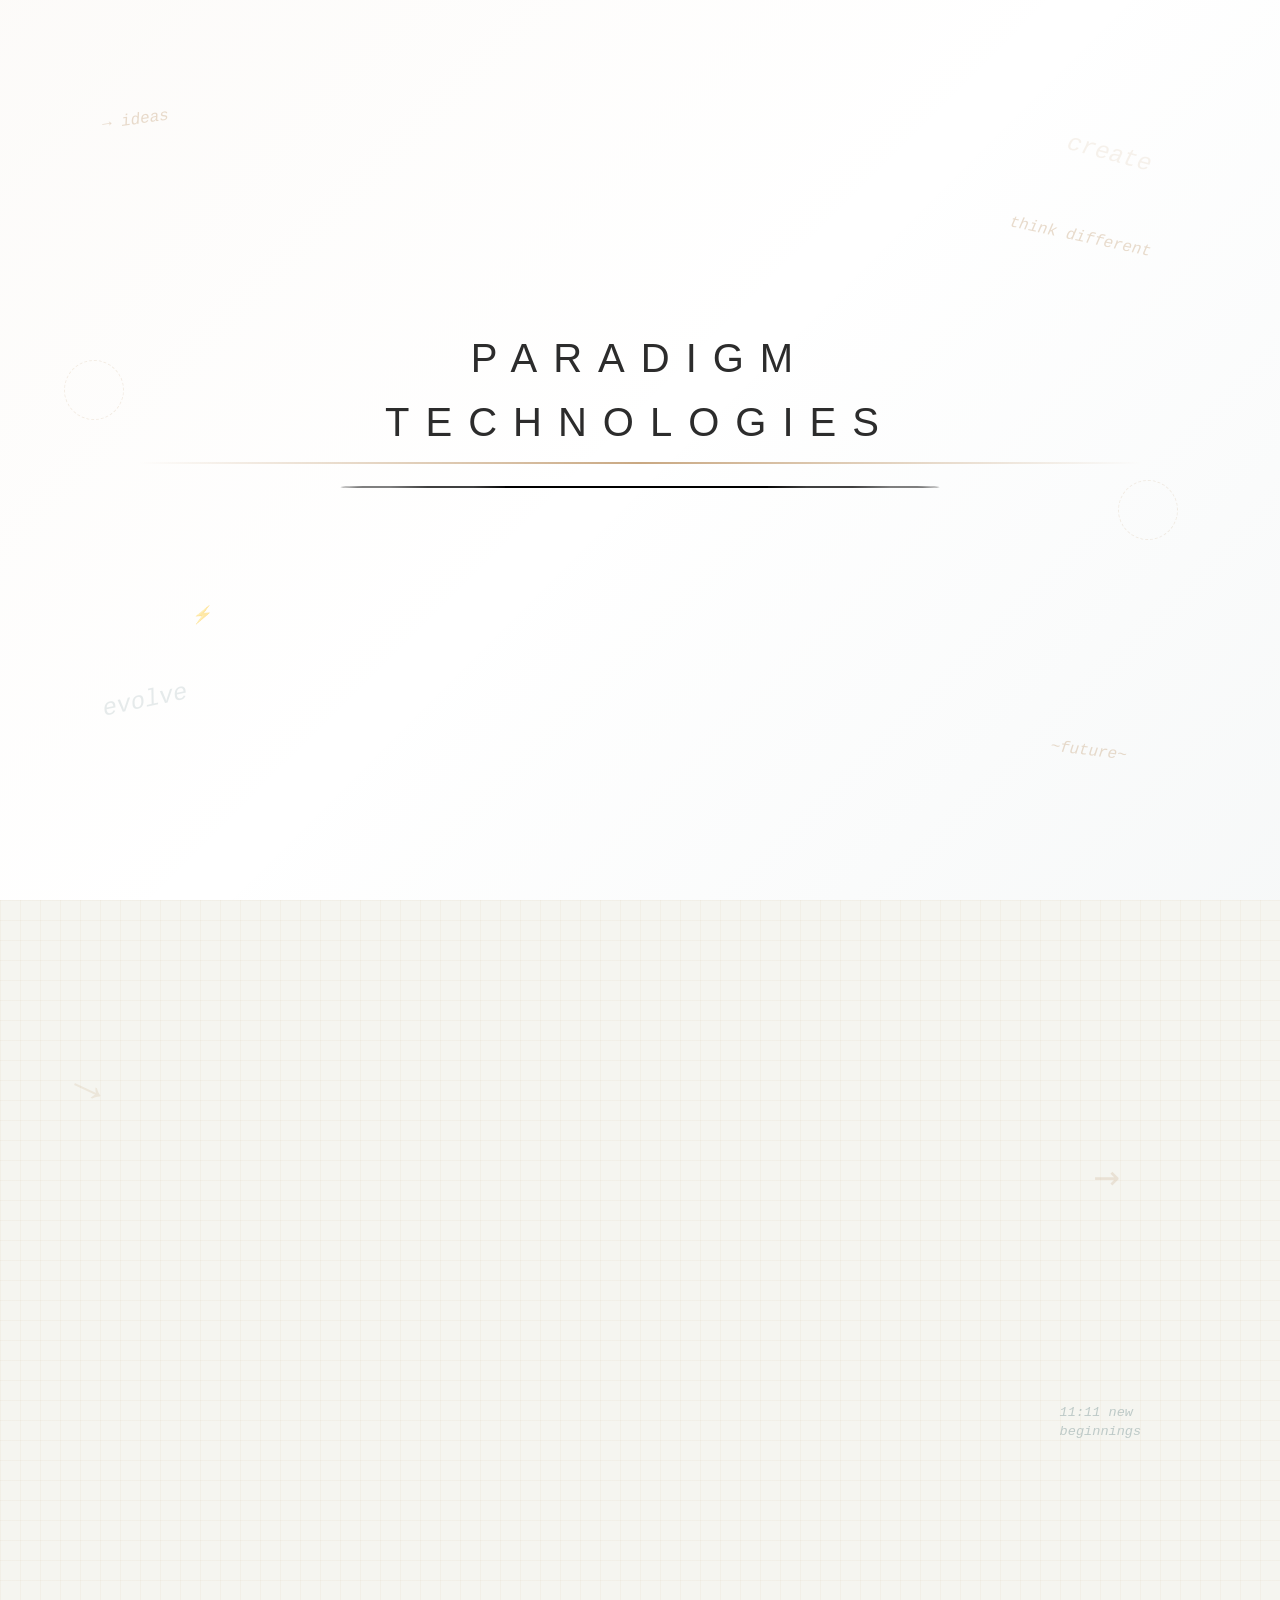
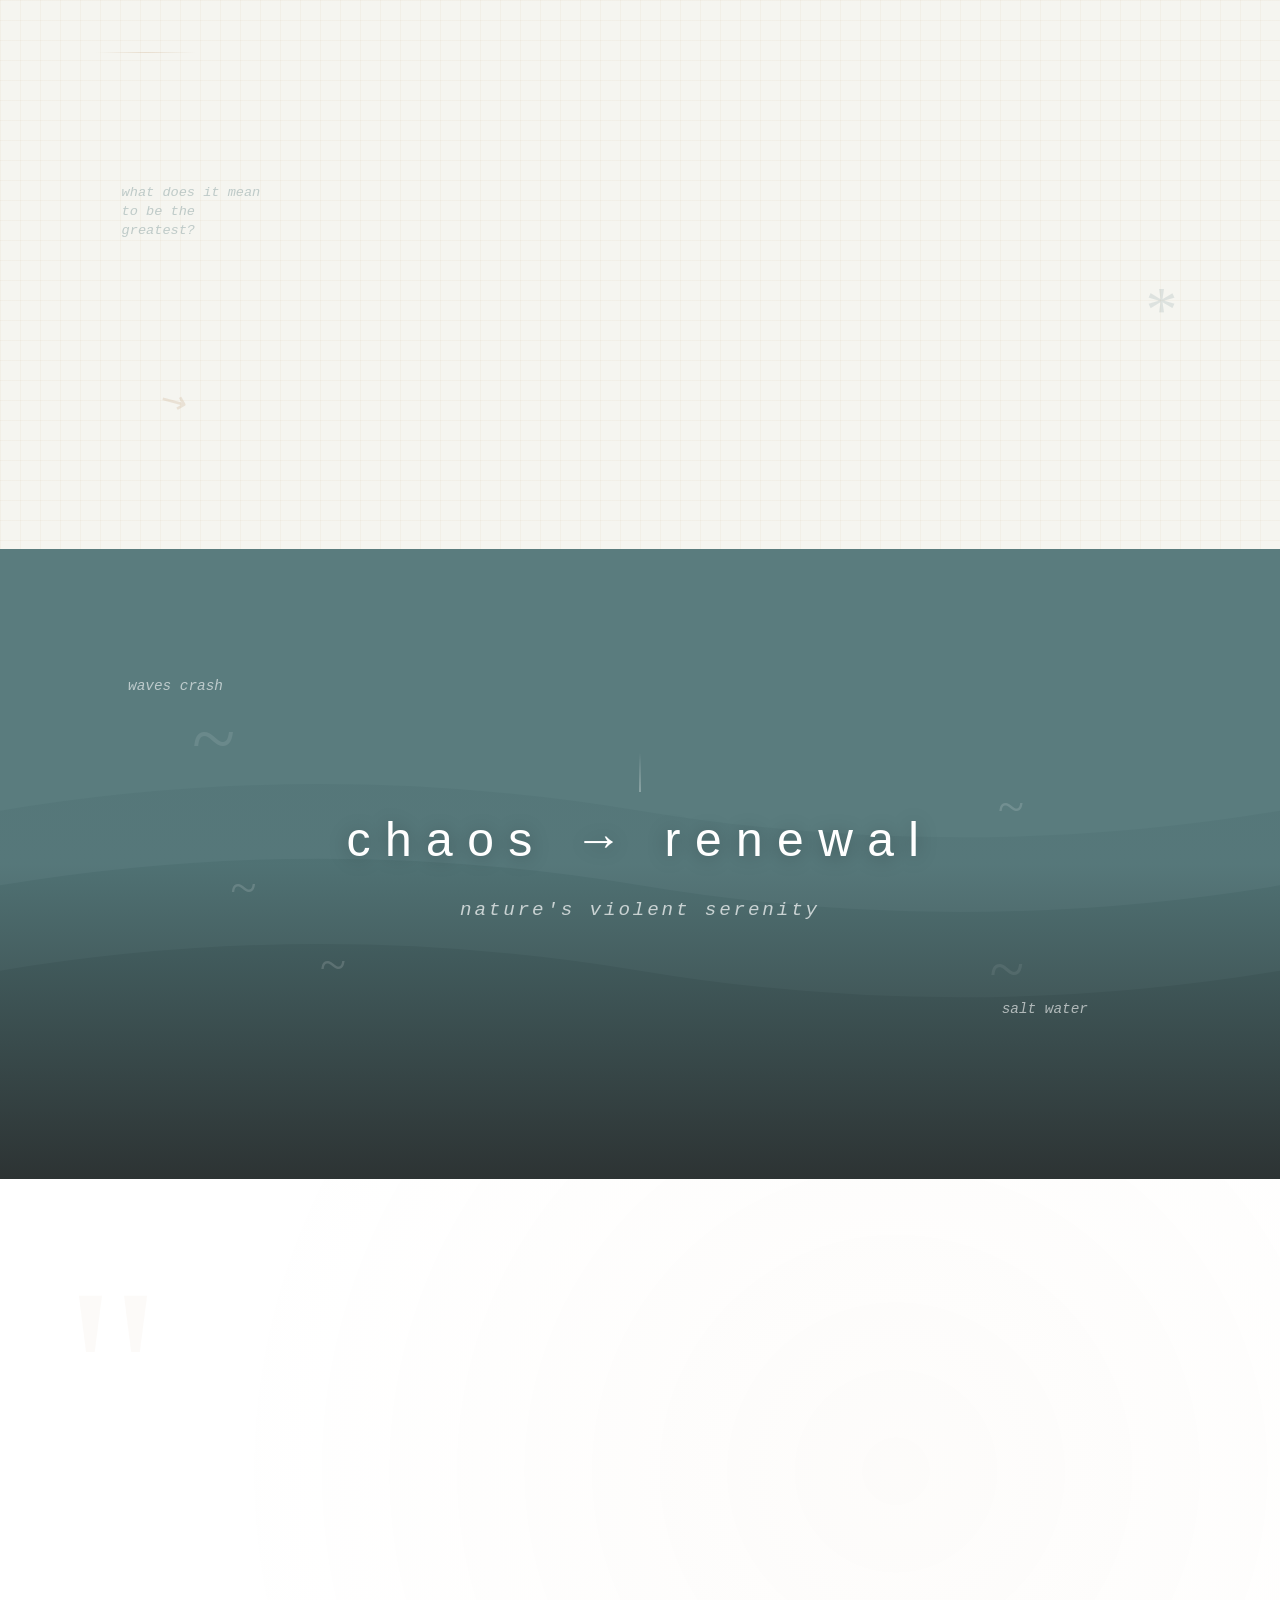
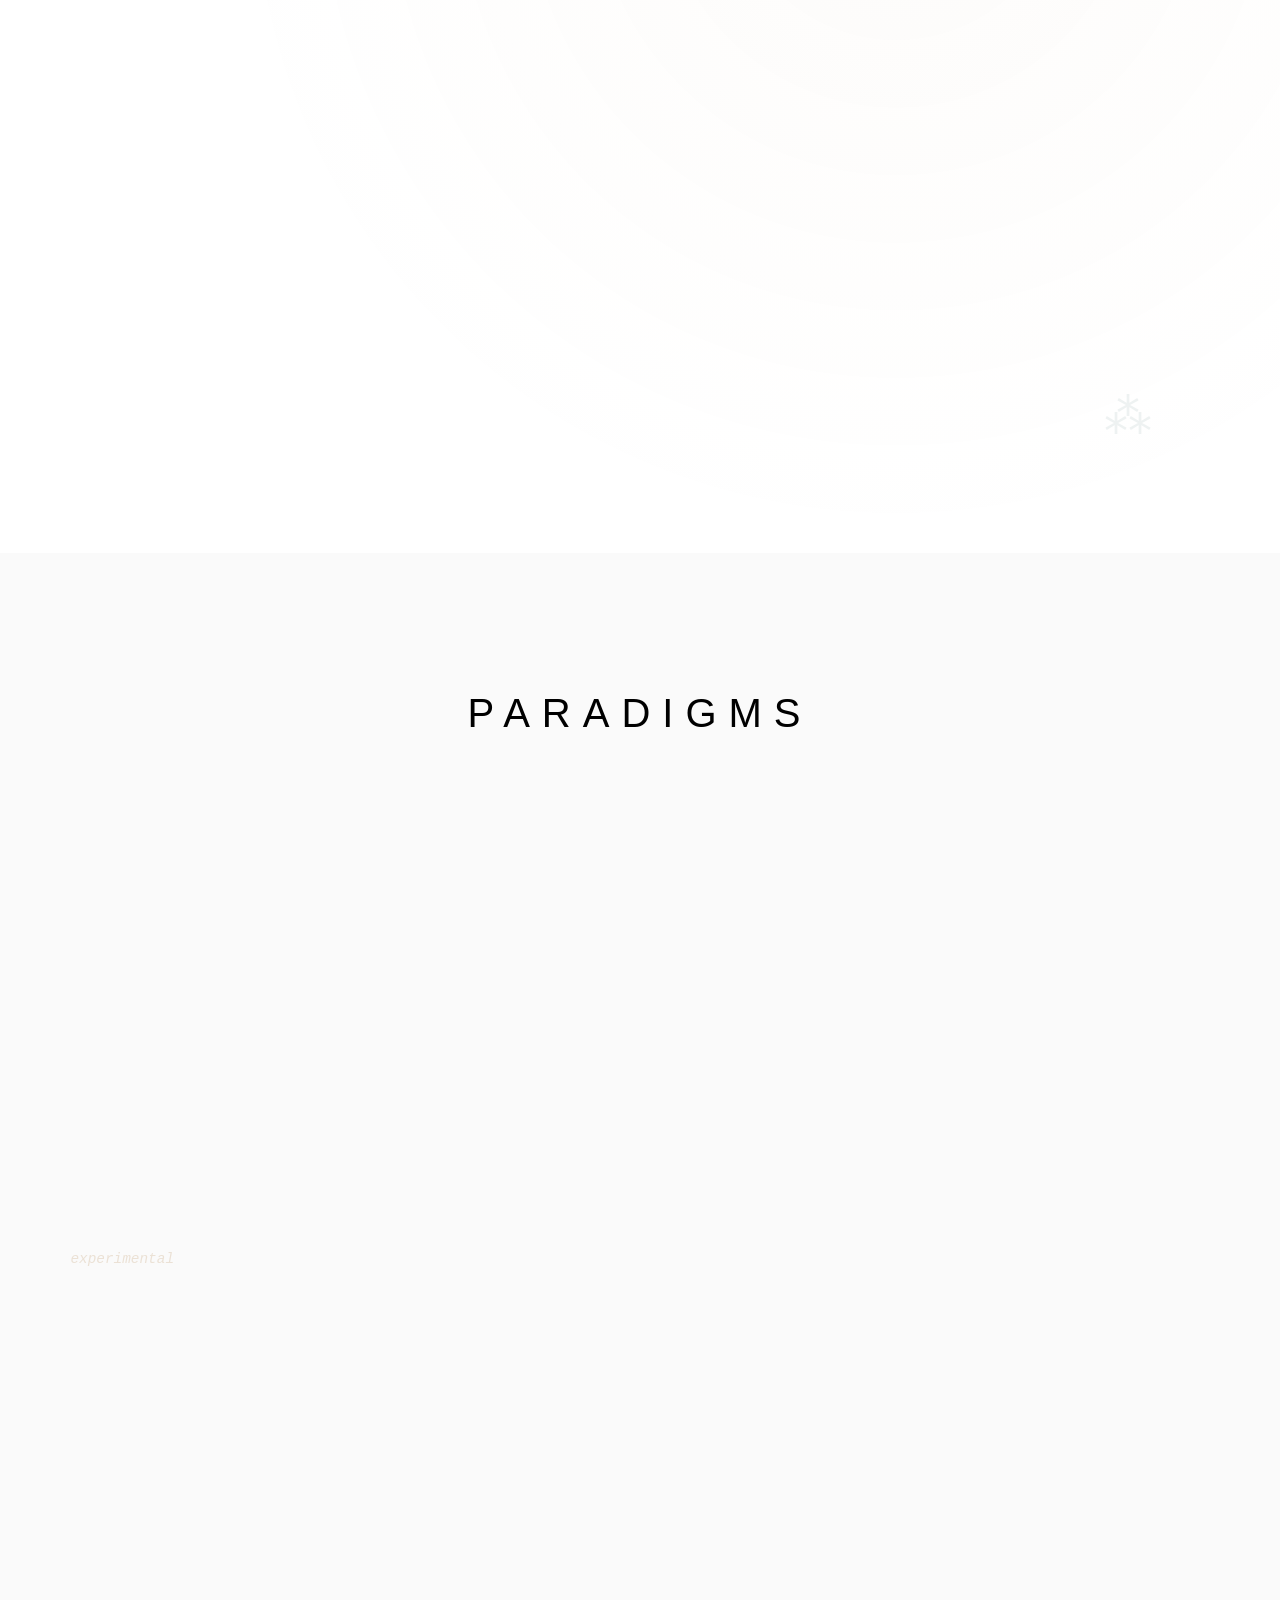
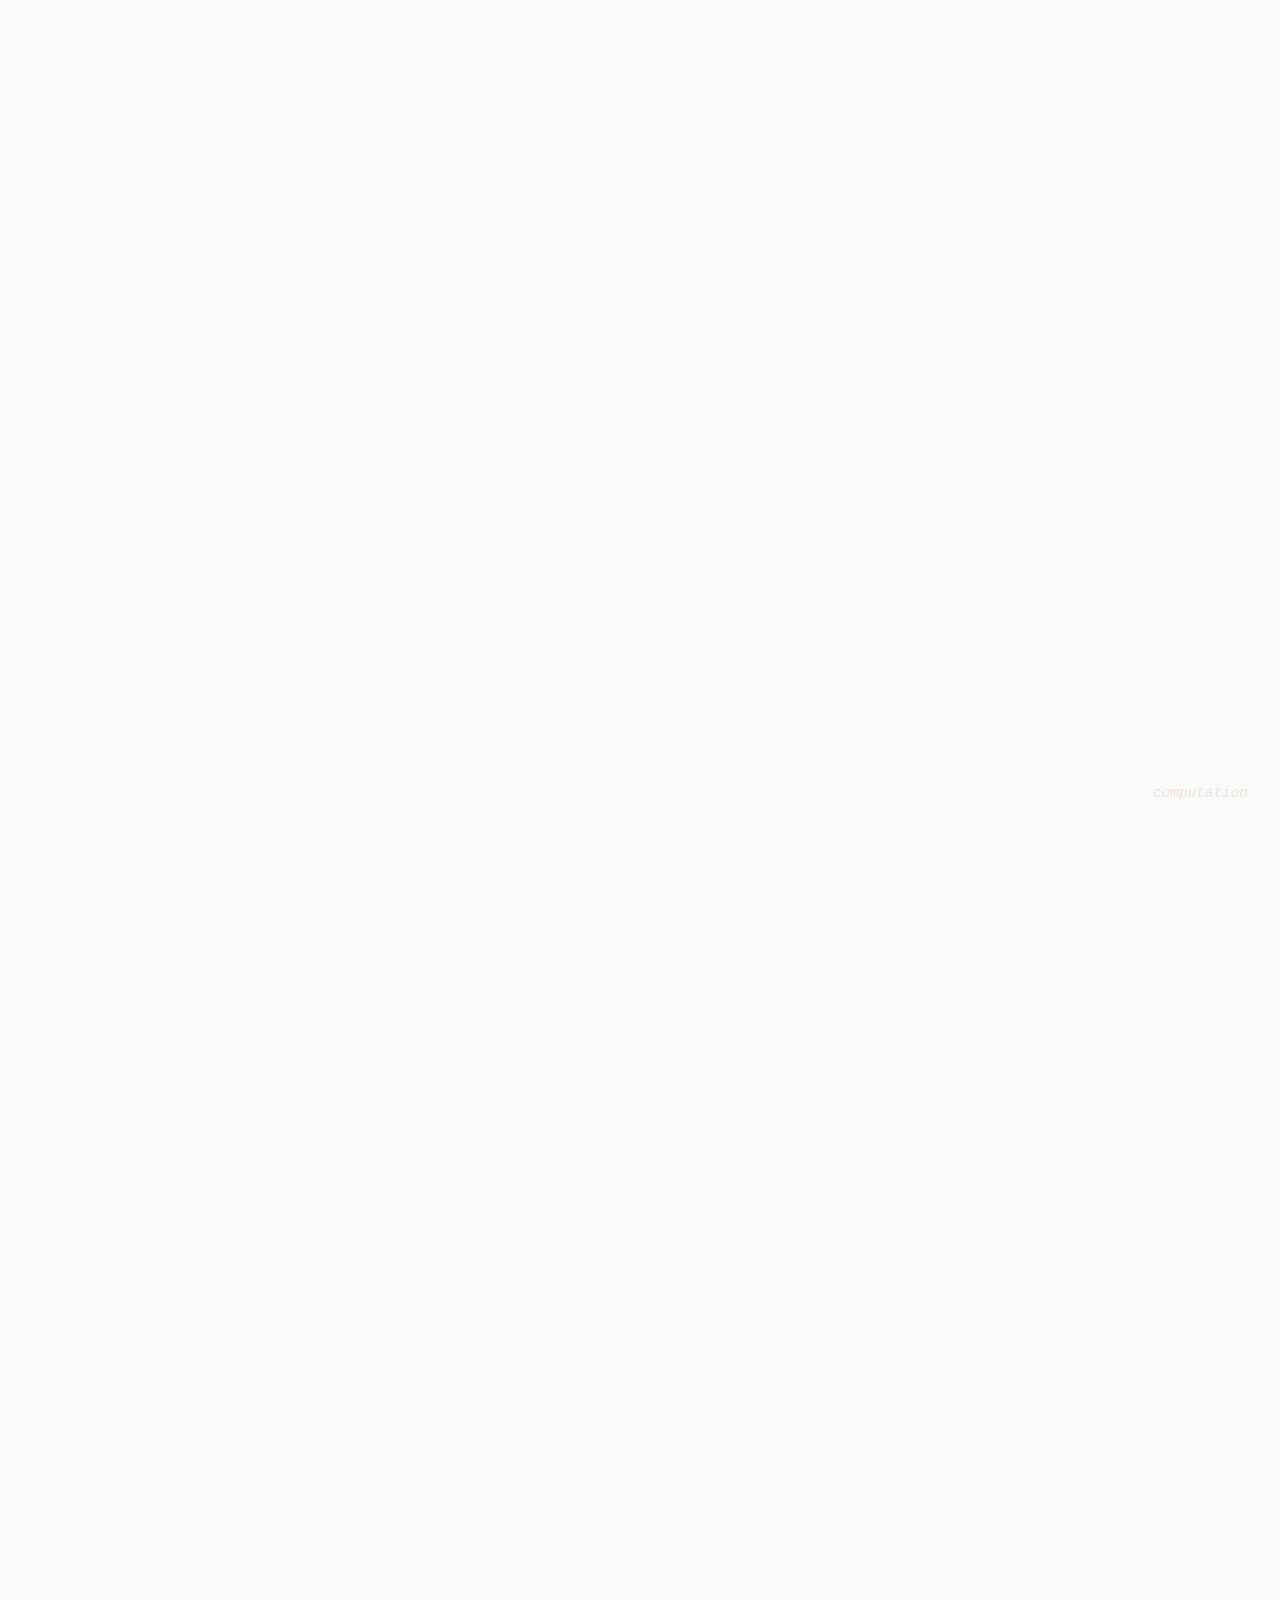
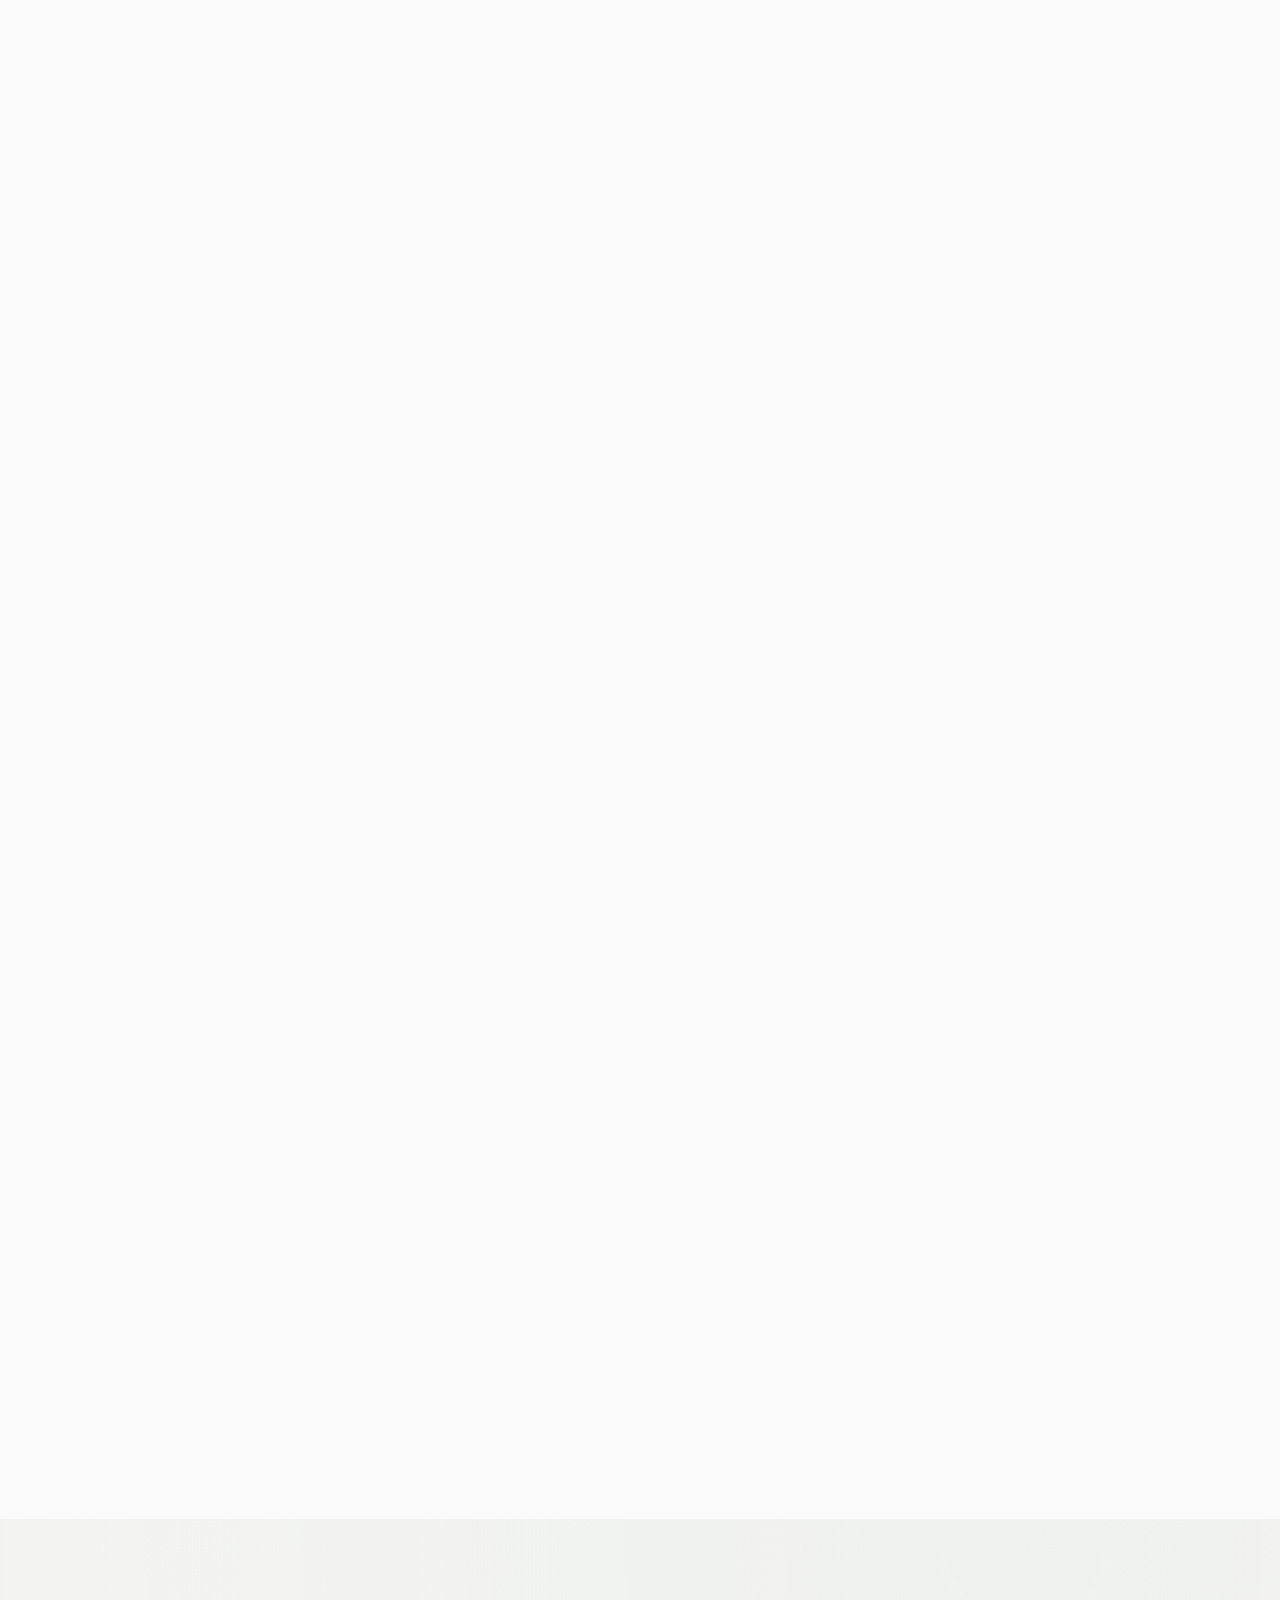
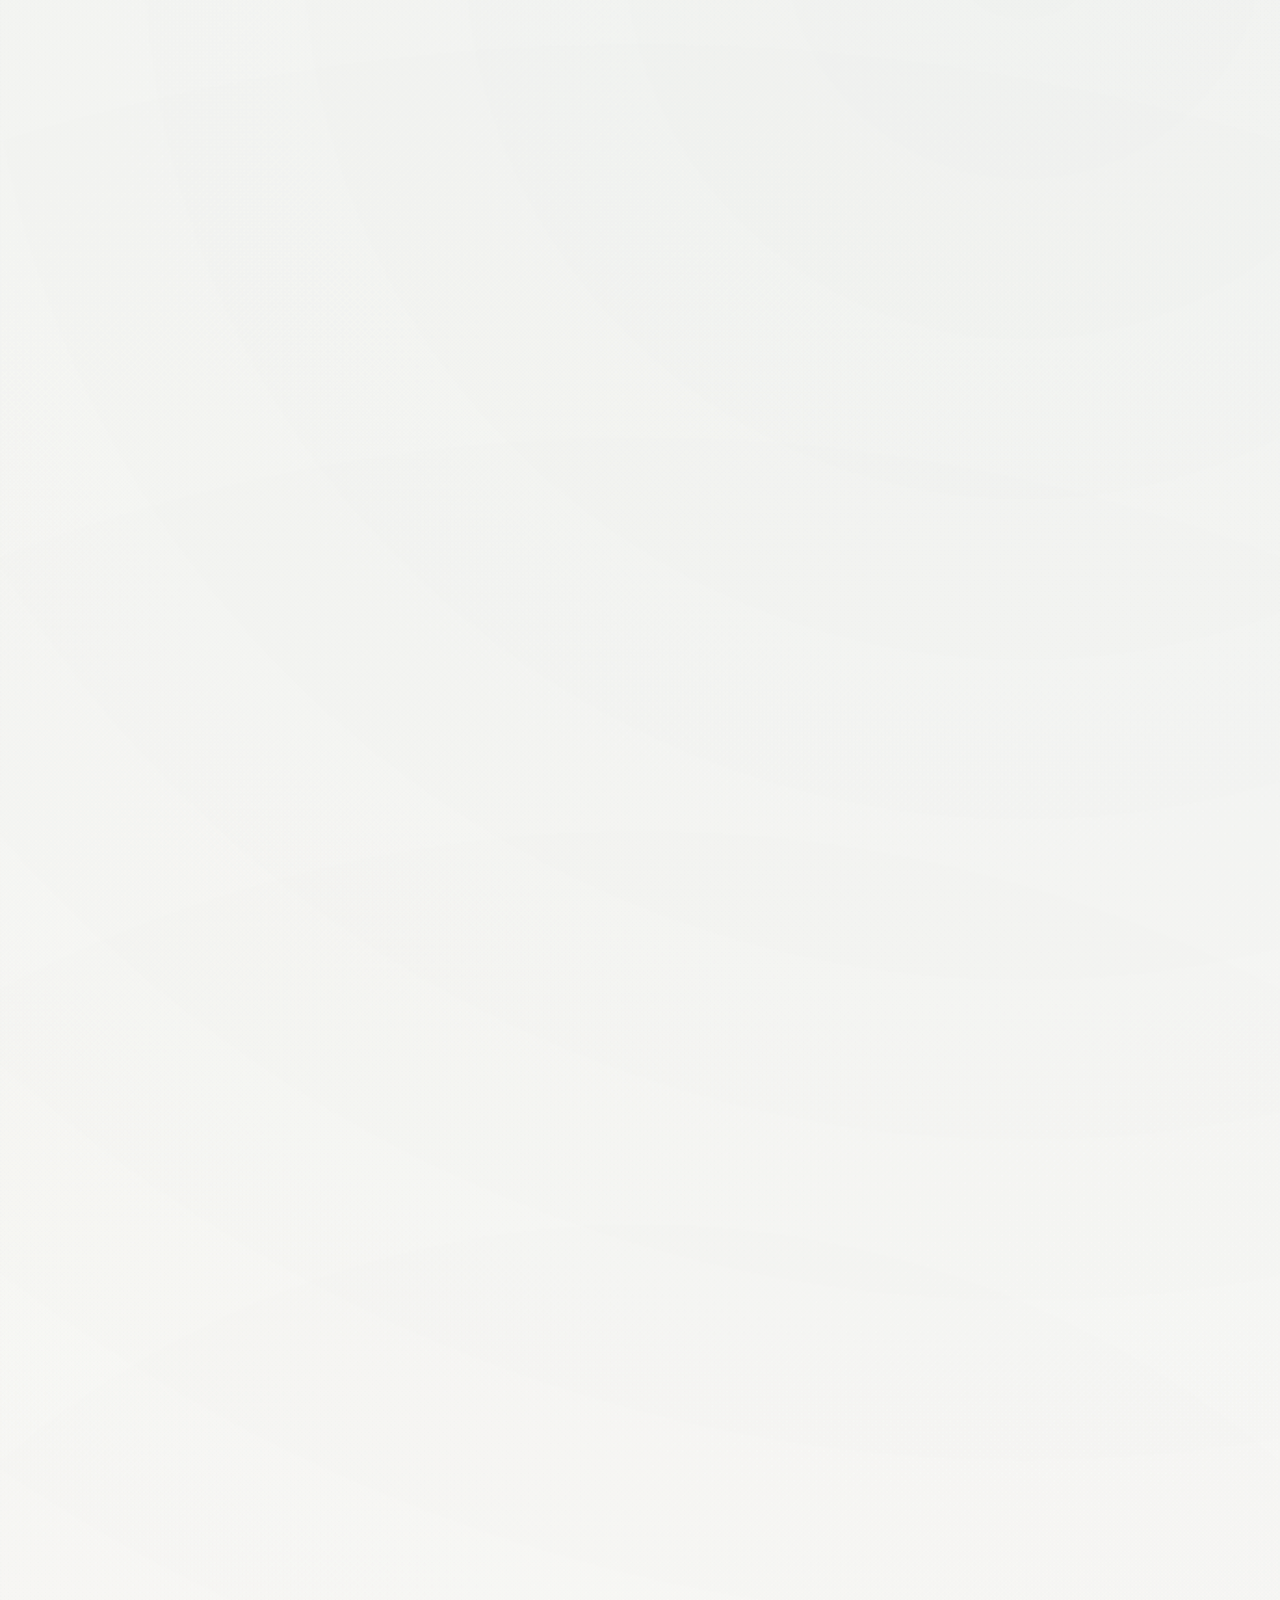
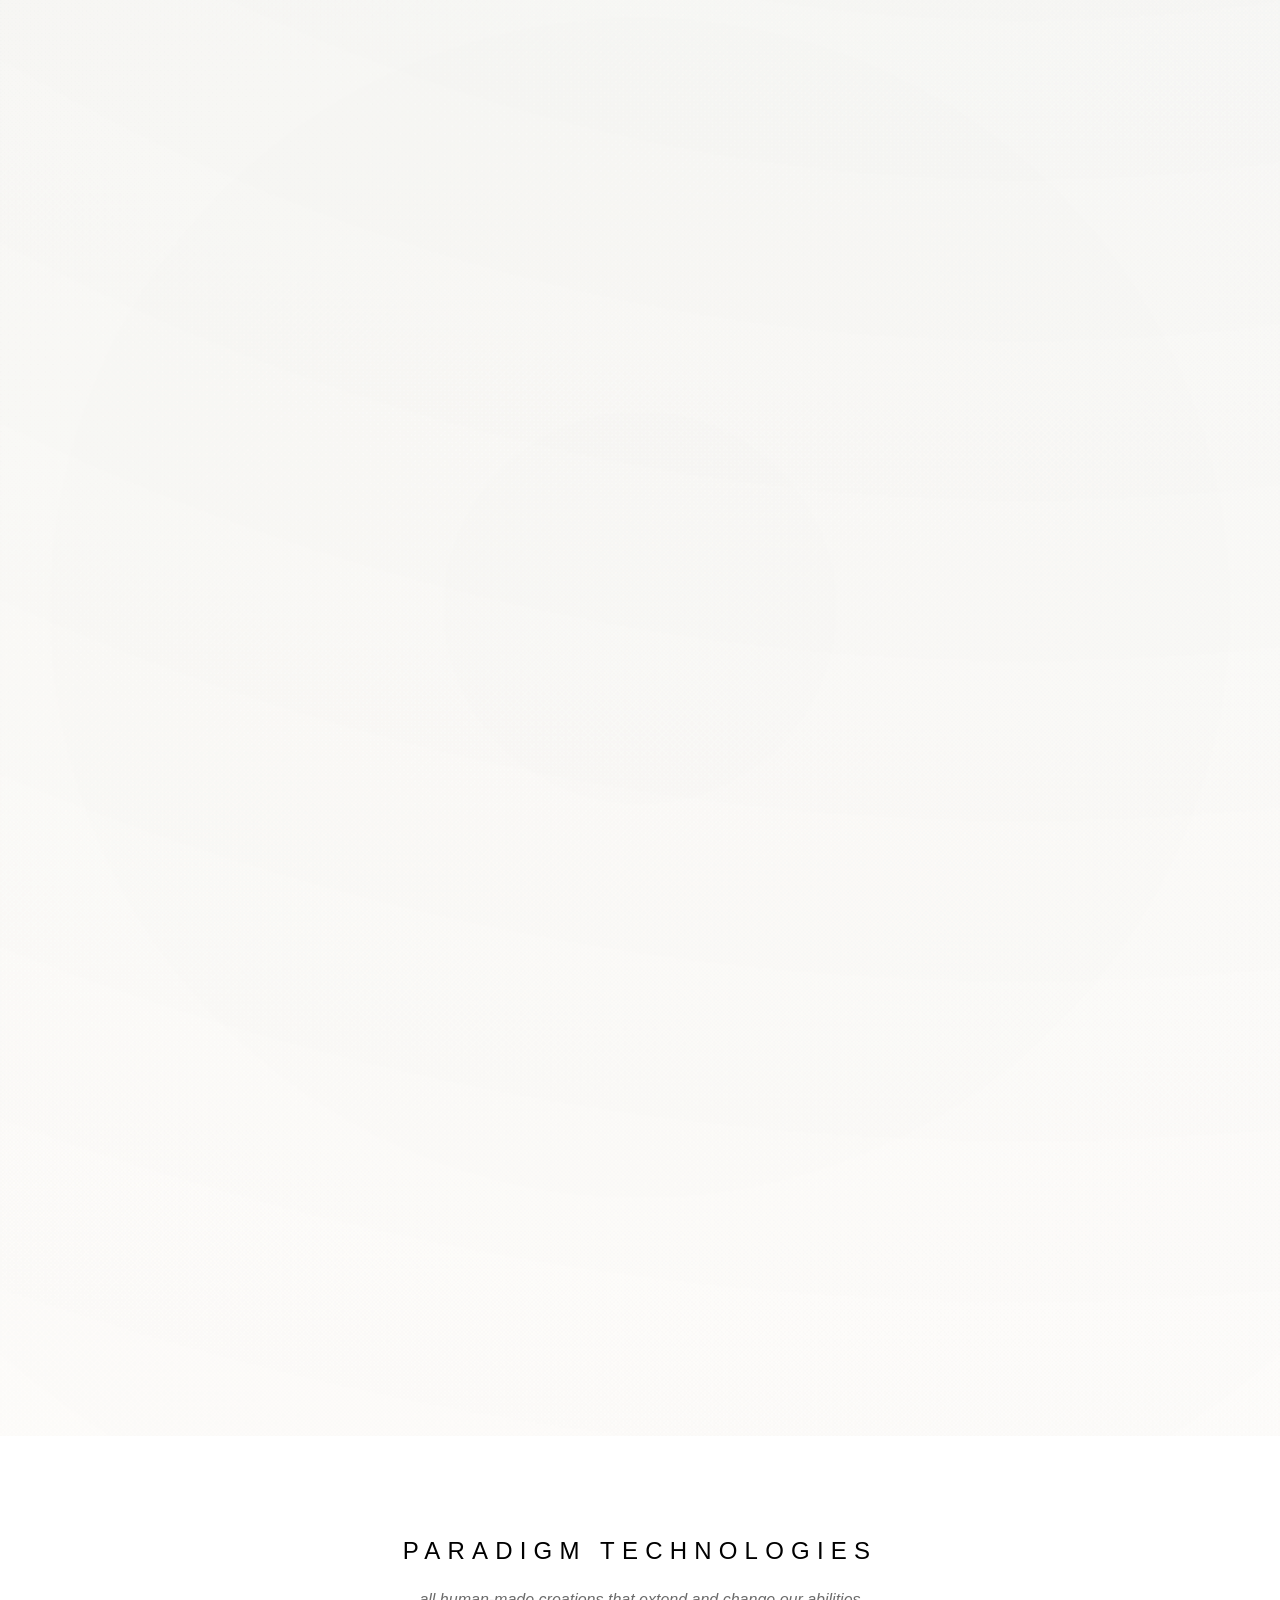
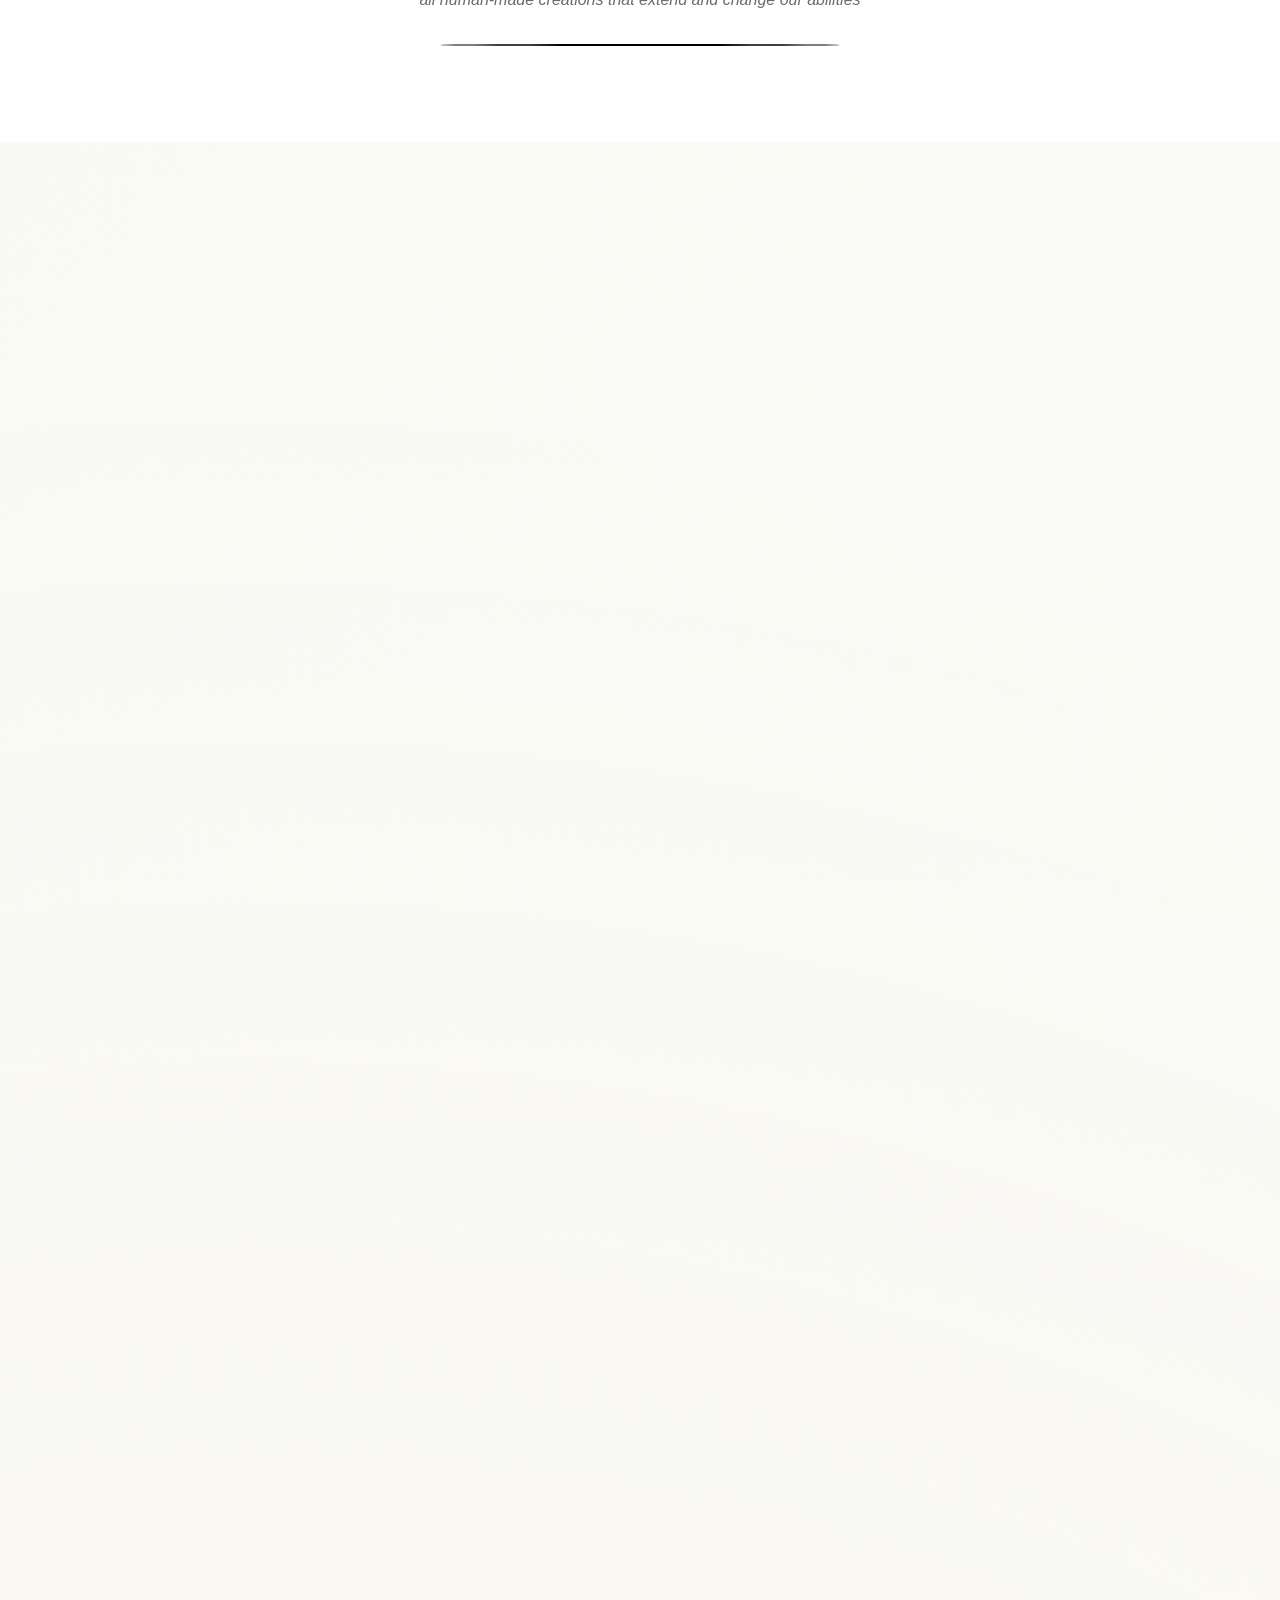
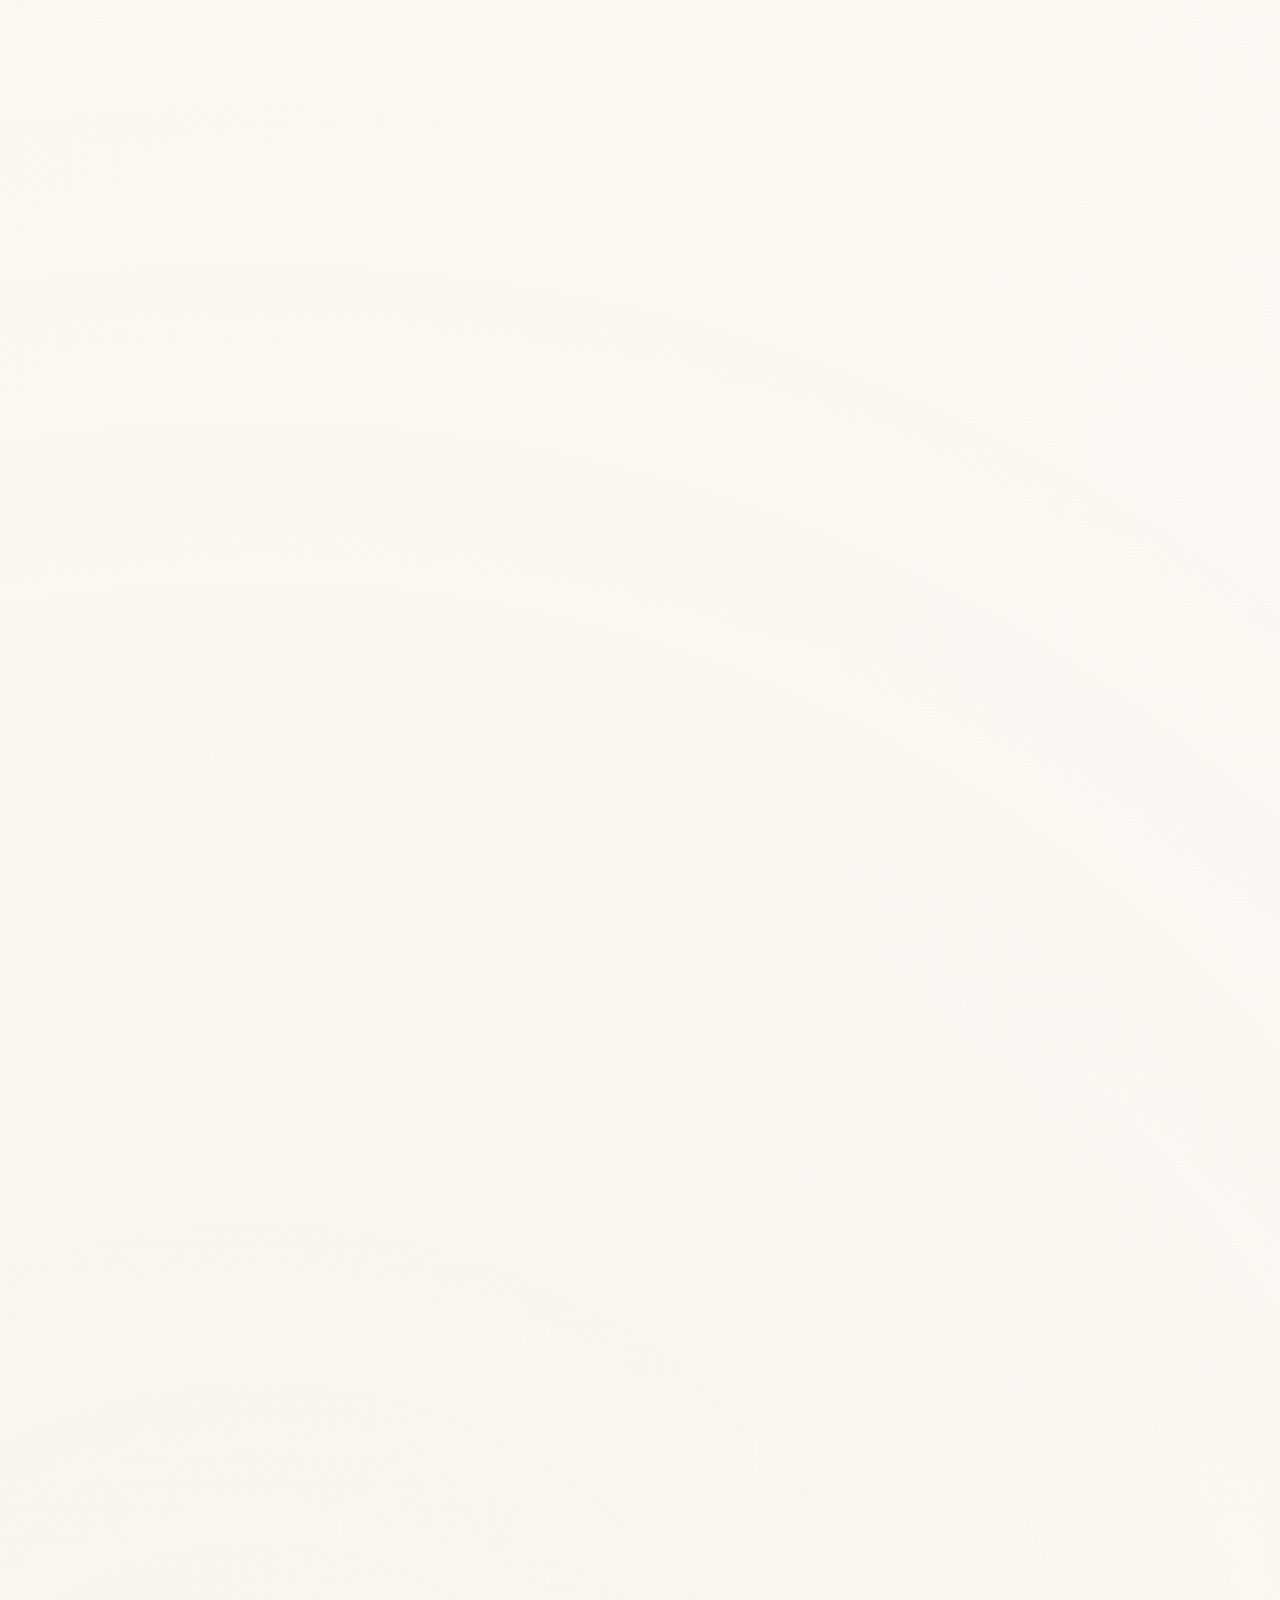
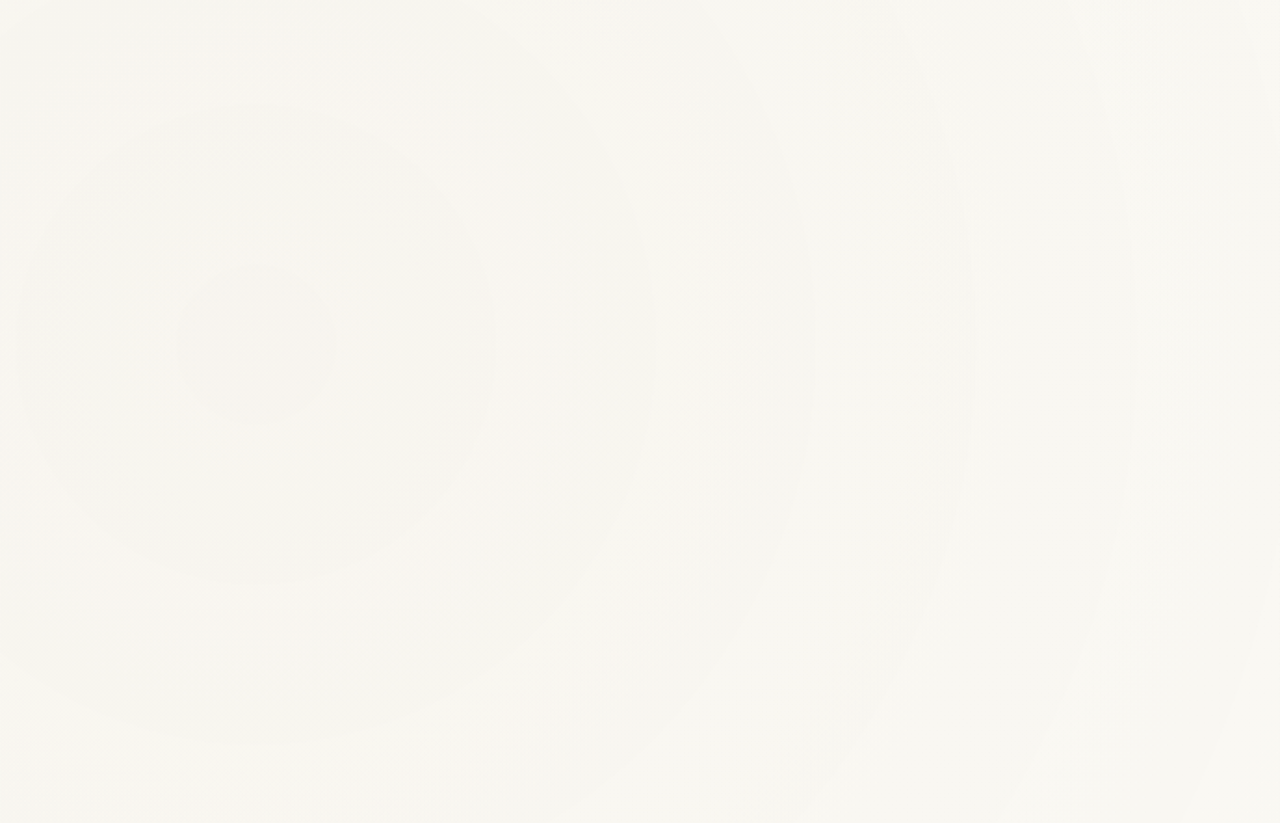
==== commit 877ea411: "feat: add SmartCookie project to portfolio - New smartcookie/index.html subpage matching site design" ====
--- a/index.html
+++ b/index.html
@@ -270,6 +270,38 @@
                 </div>
             </div>
             
+            <!-- SmartCookie Module -->
+            <div class="flower-module smartcookie reveal-on-scroll">
+                <div class="flower-header">
+                    <h3>SMART.COOKIE</h3>
+                    <span class="flower-tagline">Interactive Cookie Recipe Calculator</span>
+                </div>
+                <div class="flower-visual">
+                    <div class="punch-preview">
+                        <div class="punch-image">
+                            <div class="punch-placeholder">
+                                <span class="monkey-emoji">🍪</span>
+                                <span class="heart-emoji">🎚️</span>
+                            </div>
+                        </div>
+                        <div class="punch-info">
+                            <p class="punch-description">
+                                Tune texture, sweetness, and saltiness with sliders and get a dynamically computed cookie recipe.
+                                Supports dietary restrictions, batch scaling, and automatic ingredient substitutions.
+                            </p>
+                            <div class="punch-stats">
+                                <span class="stat">Stack: React + TypeScript + Vite</span>
+                                <span class="stat">Dietary: Vegan, GF, DF, NF</span>
+                                <span class="stat">Batch: 6 – 48 cookies</span>
+                            </div>
+                            <a href="/smartcookie" class="visit-button" target="_blank">
+                                Try SmartCookie →
+                            </a>
+                        </div>
+                    </div>
+                </div>
+            </div>
+
             <!-- More flowers can be added here -->
             <div class="flowers-note">
                 <p class="handwritten-small">More digital flowers blooming soon...</p>
